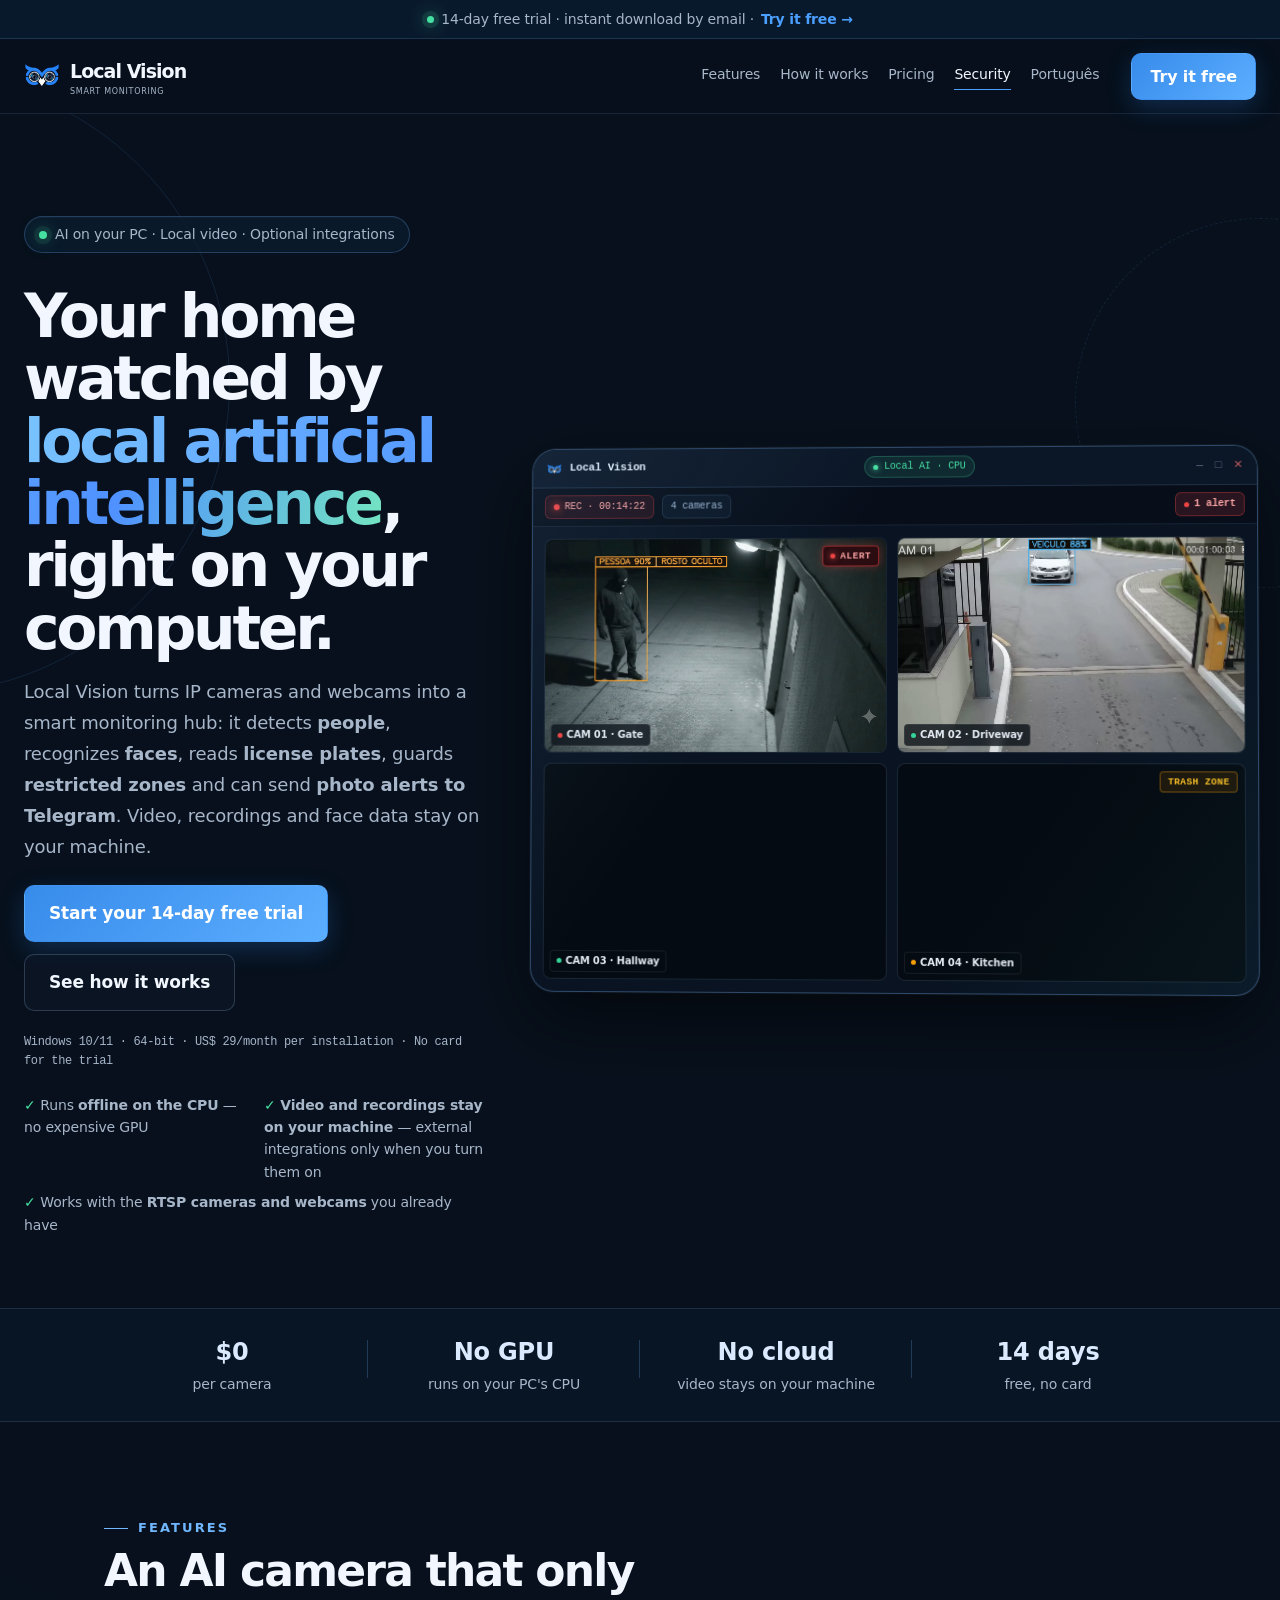
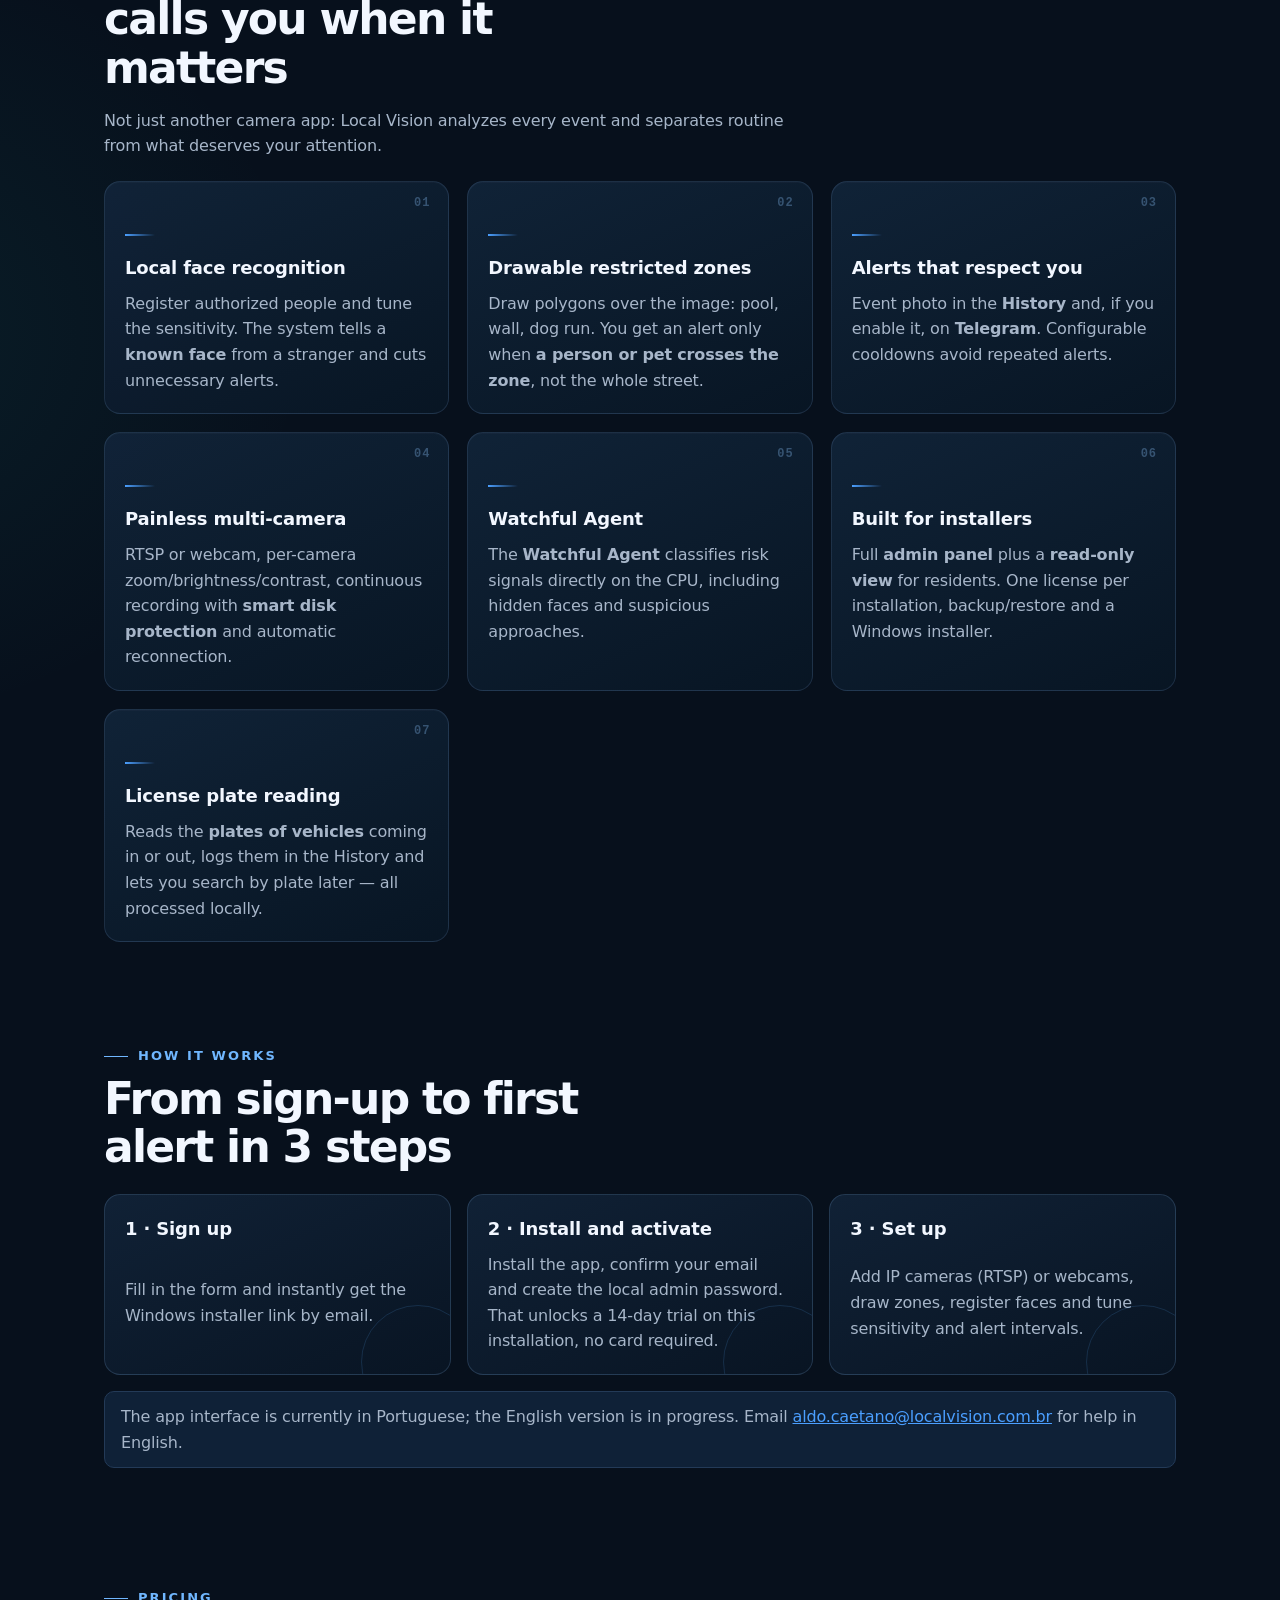
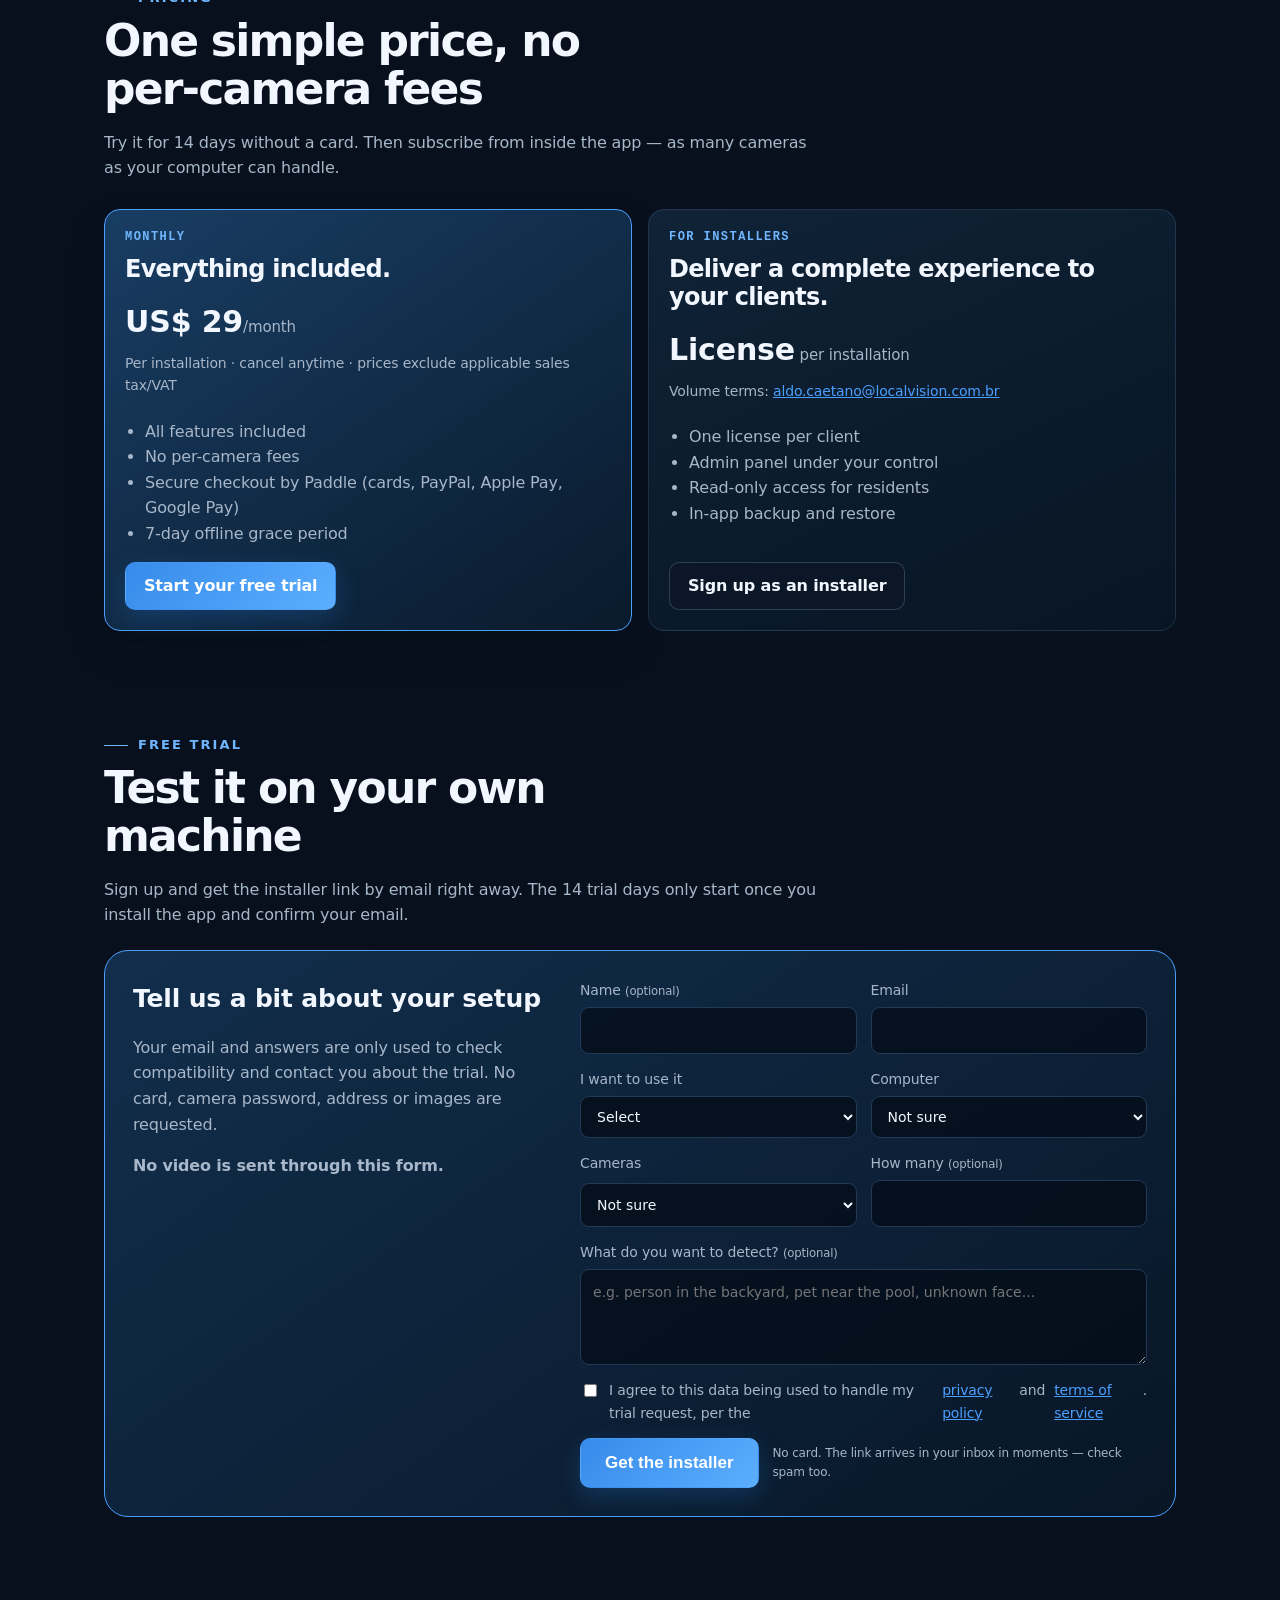
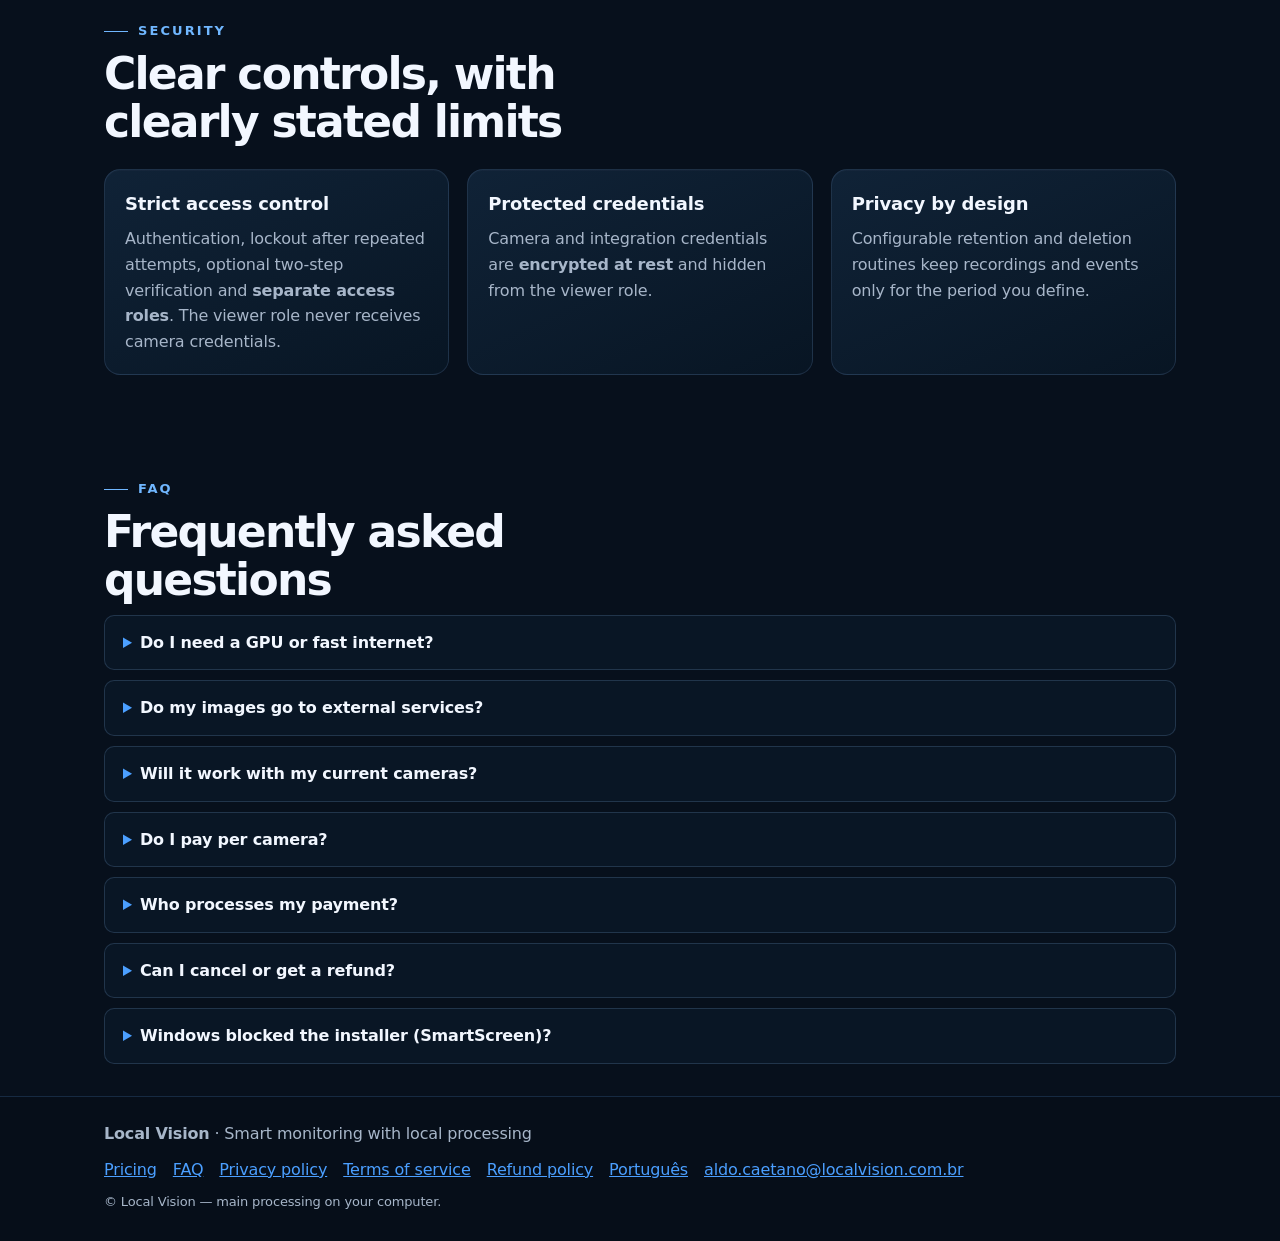
==== index.html @ bd9f24f5 "Publish English site" ====
<!doctype html>
<!-- Local Vision — English landing (docs/en/), published to localvision.app
     by publish_site.py --site en (spec 127). Checkout: Paddle (Merchant of Record). -->
<html lang="en">
<head>
  <meta charset="utf-8" />
  <meta name="viewport" content="width=device-width, initial-scale=1" />
  <title>AI security cameras on your own PC, with Telegram alerts | Local Vision</title>
  <meta name="description" content="Turn the IP cameras (RTSP) and webcams you already own into AI cameras: person detection, face recognition, license plate reading and restricted zones. Runs on your Windows PC, no per-camera fees. 14-day free trial." />
  <meta name="theme-color" content="#08101d" />
  <meta property="og:title" content="AI security cameras on your own PC | Local Vision" />
  <meta property="og:description" content="Local AI for people, faces, license plates and restricted zones. Video and recordings stay on your machine." />
  <meta property="og:type" content="website" />
  <meta property="og:url" content="https://localvision.app/" />
  <meta property="og:site_name" content="Local Vision" />
  <meta property="og:locale" content="en_US" />
  <meta property="og:image" content="https://localvision.app/assets/og-image.png" />
  <meta name="twitter:card" content="summary_large_image" />
  <link rel="canonical" href="https://localvision.app/" />
  <link rel="alternate" hreflang="en" href="https://localvision.app/" />
  <link rel="alternate" hreflang="pt-BR" href="https://localvision.com.br/" />
  <link rel="alternate" hreflang="x-default" href="https://localvision.app/" />
  <script type="application/ld+json">
  {
    "@context": "https://schema.org",
    "@type": "SoftwareApplication",
    "name": "Local Vision",
    "url": "https://localvision.app/",
    "applicationCategory": "SecurityApplication",
    "operatingSystem": "Windows",
    "inLanguage": "en",
    "offers": { "@type": "Offer", "price": "29.00", "priceCurrency": "USD" },
    "description": "Multi-camera AI monitoring on your own computer: person detection, face recognition, license plate reading, restricted zones and optional Telegram alerts."
  }
  </script>
  <meta http-equiv="Content-Security-Policy" content="default-src 'self'; script-src 'self' https://static.cloudflareinsights.com; style-src 'self' https://fonts.googleapis.com 'unsafe-inline'; font-src 'self' https://fonts.gstatic.com; img-src 'self' data:; media-src 'self' https: data:; connect-src https://cloudflareinsights.com; form-action 'self' https://szsdhiimvrjerkvtqwzw.supabase.co; object-src 'none'; base-uri 'self'" />
  <link rel="icon" type="image/png" sizes="32x32" href="assets/favicon-32x32.png?v=20260927-lens" />
  <link rel="apple-touch-icon" href="assets/apple-touch-icon.png?v=20260927-lens" />
  <link rel="preconnect" href="https://fonts.googleapis.com" />
  <link rel="preconnect" href="https://fonts.gstatic.com" crossorigin />
  <link href="https://fonts.googleapis.com/css2?family=Inter:wght@400;500;600;700;800&amp;family=JetBrains+Mono:wght@400;500;600&amp;display=swap" rel="stylesheet" />
  <link rel="stylesheet" href="assets/site.css?v=20260928b" />
  <script type="application/ld+json">{"@context": "https://schema.org", "@type": "FAQPage", "mainEntity": [{"@type": "Question", "name": "Do I need a GPU or fast internet?", "acceptedAnswer": {"@type": "Answer", "text": "No. Detection runs on the CPU. Performance depends on your computer, resolution and number of cameras. Internet is needed only for integrations you enable, the subscription and remote access."}}, {"@type": "Question", "name": "Do my images go to external services?", "acceptedAnswer": {"@type": "Answer", "text": "Continuous video, recordings and the face database stay on your machine. If you enable Telegram, alert photos are sent to it."}}, {"@type": "Question", "name": "Will it work with my current cameras?", "acceptedAnswer": {"@type": "Answer", "text": "If they speak RTSP (most IP cameras, including Hikvision, Dahua, Reolink, Amcrest and TP-Link Tapo) or are USB webcams, yes."}}, {"@type": "Question", "name": "Do I pay per camera?", "acceptedAnswer": {"@type": "Answer", "text": "No. The subscription is US$ 29/month per installation, with as many cameras as your computer can handle."}}, {"@type": "Question", "name": "Who processes my payment?", "acceptedAnswer": {"@type": "Answer", "text": "Our order process is conducted by our online reseller Paddle.com. Paddle.com is the Merchant of Record for all our orders and handles billing, taxes, invoices and payment support."}}, {"@type": "Question", "name": "Can I cancel or get a refund?", "acceptedAnswer": {"@type": "Answer", "text": "You can cancel anytime; access continues until the end of the paid period. See the refund policy."}}, {"@type": "Question", "name": "Windows blocked the installer (SmartScreen)?", "acceptedAnswer": {"@type": "Answer", "text": "The installer isn't code-signed yet. On the SmartScreen screen, click “More info” and then “Run anyway”. You can verify the file's SHA256 from the download email."}}]}</script>
  <script defer src="https://static.cloudflareinsights.com/beacon.min.js" data-cf-beacon='{"token": "2425f0a6b76047ed88d276895d621326"}'></script>
</head>
<body>
  <a class="skip" href="#content">Skip to content</a>

  <div class="announce"><div class="wrap"><span class="announce-signal" aria-hidden="true"></span>14-day free trial · instant download by email · <a href="#signup">Try it free <span aria-hidden="true">→</span></a></div></div>

  <header class="top">
    <div class="wrap top-inner">
      <a class="brand" href="./" aria-label="Local Vision — home">
        <img class="brand-mark" src="assets/logo-owl-refined.png?v=20260927-lens" width="36" height="36" alt="" />
        <span class="brand-text">Local Vision<small>Smart monitoring</small></span>
      </a>
      <nav class="nav" id="nav" aria-label="Main navigation">
        <a href="#features">Features</a>
        <a href="#how-it-works">How it works</a>
        <a href="#pricing">Pricing</a>
        <a href="#security">Security</a>
        <a href="https://localvision.com.br/" hreflang="pt-BR" lang="pt-BR">Português</a>
        <a class="nav-cta" href="#signup">Try it free</a>
      </nav>
      <div class="top-actions">
        <a class="btn btn-primary" href="#signup">Try it free</a>
        <button class="menu-btn" id="menuBtn" type="button" aria-expanded="false" aria-controls="nav">Menu</button>
      </div>
    </div>
  </header>

  <main id="content">
    <section class="hero wrap">
      <div class="hero-orbit hero-orbit-one" aria-hidden="true"></div>
      <div class="hero-orbit hero-orbit-two" aria-hidden="true"></div>
      <div class="hero-copy">
        <p class="pill"><span class="dot" aria-hidden="true"></span> AI on your PC · Local video · Optional integrations</p>
        <h1>Your home watched by <span class="hl">local artificial intelligence</span>, right on your computer.</h1>
        <p class="lede">Local Vision turns IP cameras and webcams into a smart monitoring hub: it detects <strong>people</strong>, recognizes <strong>faces</strong>, reads <strong>license plates</strong>, guards <strong>restricted zones</strong> and can send <strong>photo alerts to Telegram</strong>. Video, recordings and face data stay on your machine.</p>
        <div class="cta-row">
          <a class="btn btn-primary btn-lg" href="#signup">Start your 14-day free trial</a>
          <a class="btn btn-ghost btn-lg" href="#how-it-works">See how it works</a>
        </div>
        <p class="hero-meta">Windows 10/11 · 64-bit · US$ 29/month per installation · No card for the trial</p>
        <ul class="hero-points">
          <li>Runs <strong>offline on the CPU</strong> — no expensive GPU</li>
          <li><strong>Video and recordings stay on your machine</strong> — external integrations only when you turn them on</li>
          <li>Works with the <strong>RTSP cameras and webcams</strong> you already have</li>
        </ul>
      </div>
      <div class="hero-card app-window" role="img" aria-label="Local Vision window with four live cameras analyzed by AI">
        <div class="app-titlebar">
          <div class="app-title-brand">
            <img class="app-title-icon" src="assets/logo-owl-refined.png?v=20260927-lens" width="16" height="16" alt="" />
            <span>Local Vision</span>
          </div>
          <div class="app-title-status"><span class="app-status-dot" aria-hidden="true"></span><span>Local AI · CPU</span></div>
          <div class="app-win-controls" aria-hidden="true"><span class="app-win-btn">—</span><span class="app-win-btn">□</span><span class="app-win-btn app-win-close">✕</span></div>
        </div>
        <div class="app-body">
          <div class="app-stage">
            <div class="app-stage-bar">
              <span class="stage-chip rec"><span class="stage-dot" aria-hidden="true"></span>REC · 00:14:22</span>
              <span class="stage-chip">4 cameras</span>
              <span class="stage-chip crit"><span class="stage-dot-crit" aria-hidden="true"></span>1 alert</span>
            </div>
            <div class="mock-grid">
              <div class="mock-cam active-cam cam-crit">
                <span class="mock-cam-tag tag-crit"><span class="tag-crit-dot" aria-hidden="true"></span>ALERT</span>
                <video class="mock-cam-video" autoplay loop muted playsinline preload="auto" src="assets/videos/pessoa_mascarada_processada.webm"></video>
                <span class="mock-cam-badge"><span class="mock-cam-badge-dot" style="background:#ef4444"></span>CAM 01 · Gate</span>
              </div>
              <div class="mock-cam">
                <video class="mock-cam-video" autoplay loop muted playsinline preload="auto" src="assets/videos/ocr_placa_processada.webm"></video>
                <span class="mock-cam-badge"><span class="mock-cam-badge-dot"></span>CAM 02 · Driveway</span>
              </div>
              <div class="mock-cam">
                <video class="mock-cam-video" autoplay loop muted playsinline preload="auto" src="assets/videos/portao.mp4"></video>
                <span class="mock-cam-badge"><span class="mock-cam-badge-dot"></span>CAM 03 · Hallway</span>
              </div>
              <div class="mock-cam">
                <span class="mock-cam-tag tag-warn">TRASH ZONE</span>
                <video class="mock-cam-video" autoplay loop muted playsinline preload="auto" src="assets/videos/porta_fundos.mp4"></video>
                <span class="mock-cam-badge"><span class="mock-cam-badge-dot" style="background:#f59e0b"></span>CAM 04 · Kitchen</span>
              </div>
            </div>
          </div>
        </div>
      </div>
    </section>

    <section class="strip" aria-label="Guarantees">
      <div class="wrap strip-inner">
        <div><strong>$0</strong><span>per camera</span></div>
        <div><strong>No GPU</strong><span>runs on your PC's CPU</span></div>
        <div><strong>No cloud</strong><span>video stays on your machine</span></div>
        <div><strong>14 days</strong><span>free, no card</span></div>
      </div>
    </section>

    <section class="wrap section" id="features">
      <p class="kicker">Features</p>
      <h2>An AI camera that only calls you when it matters</h2>
      <p class="sub">Not just another camera app: Local Vision analyzes every event and separates routine from what deserves your attention.</p>
      <div class="grid">
        <article class="card feature-card"><span class="feature-index" aria-hidden="true">01</span><h3>Local face recognition</h3><p>Register authorized people and tune the sensitivity. The system tells a <strong>known face</strong> from a stranger and cuts unnecessary alerts.</p></article>
        <article class="card feature-card"><span class="feature-index" aria-hidden="true">02</span><h3>Drawable restricted zones</h3><p>Draw polygons over the image: pool, wall, dog run. You get an alert only when <strong>a person or pet crosses the zone</strong>, not the whole street.</p></article>
        <article class="card feature-card"><span class="feature-index" aria-hidden="true">03</span><h3>Alerts that respect you</h3><p>Event photo in the <strong>History</strong> and, if you enable it, on <strong>Telegram</strong>. Configurable cooldowns avoid repeated alerts.</p></article>
        <article class="card feature-card"><span class="feature-index" aria-hidden="true">04</span><h3>Painless multi-camera</h3><p>RTSP or webcam, per-camera zoom/brightness/contrast, continuous recording with <strong>smart disk protection</strong> and automatic reconnection.</p></article>
        <article class="card feature-card"><span class="feature-index" aria-hidden="true">05</span><h3>Watchful Agent</h3><p>The <strong>Watchful Agent</strong> classifies risk signals directly on the CPU, including hidden faces and suspicious approaches.</p></article>
        <article class="card feature-card"><span class="feature-index" aria-hidden="true">06</span><h3>Built for installers</h3><p>Full <strong>admin panel</strong> plus a <strong>read-only view</strong> for residents. One license per installation, backup/restore and a Windows installer.</p></article>
        <article class="card feature-card"><span class="feature-index" aria-hidden="true">07</span><h3>License plate reading</h3><p>Reads the <strong>plates of vehicles</strong> coming in or out, logs them in the History and lets you search by plate later — all processed locally.</p></article>
      </div>
    </section>

    <section class="wrap section" id="how-it-works">
      <p class="kicker">How it works</p>
      <h2>From sign-up to first alert in 3 steps</h2>
      <ol class="steps">
        <li><strong>1 · Sign up</strong><span>Fill in the form and instantly get the Windows installer link by email.</span></li>
        <li><strong>2 · Install and activate</strong><span>Install the app, confirm your email and create the local admin password. That unlocks a 14-day trial on this installation, no card required.</span></li>
        <li><strong>3 · Set up</strong><span>Add IP cameras (RTSP) or webcams, draw zones, register faces and tune sensitivity and alert intervals.</span></li>
      </ol>
      <p class="note">The app interface is currently in Portuguese; the English version is in progress. Email <a href="mailto:aldo.caetano@localvision.com.br">aldo.caetano@localvision.com.br</a> for help in English.</p>
    </section>

    <section class="wrap section" id="pricing">
      <p class="kicker">Pricing</p>
      <h2>One simple price, no per-camera fees</h2>
      <p class="sub">Try it for 14 days without a card. Then subscribe from inside the app — as many cameras as your computer can handle.</p>
      <div class="plans audience-cards">
        <article class="card plan featured">
          <p class="audience-label">Monthly</p>
          <h3>Everything included.</h3>
          <p class="price">US$ 29<span>/month</span></p>
          <p class="price-alt">Per installation · cancel anytime · prices exclude applicable sales tax/VAT</p>
          <ul><li>All features included</li><li>No per-camera fees</li><li>Secure checkout by Paddle (cards, PayPal, Apple Pay, Google Pay)</li><li>7-day offline grace period</li></ul>
          <a class="btn btn-primary" href="#signup">Start your free trial</a>
        </article>
        <article class="card plan">
          <p class="audience-label">For installers</p>
          <h3>Deliver a complete experience to your clients.</h3>
          <p class="price">License<span> per installation</span></p>
          <p class="price-alt">Volume terms: <a href="mailto:aldo.caetano@localvision.com.br">aldo.caetano@localvision.com.br</a></p>
          <ul><li>One license per client</li><li>Admin panel under your control</li><li>Read-only access for residents</li><li>In-app backup and restore</li></ul>
          <a class="btn btn-ghost" href="#signup">Sign up as an installer</a>
        </article>
      </div>
    </section>

    <section class="wrap section" id="signup">
      <p class="kicker">Free trial</p>
      <h2>Test it on your own machine</h2>
      <p class="sub">Sign up and get the installer link by email right away. The 14 trial days only start once you install the app and confirm your email.</p>
      <div class="signup-box">
        <div class="signup-copy">
          <h3>Tell us a bit about your setup</h3>
          <p>Your email and answers are only used to check compatibility and contact you about the trial. No card, camera password, address or images are requested.</p>
          <p><strong>No video is sent through this form.</strong></p>
        </div>
        <form class="signup-form" id="trialForm" method="post" action="https://szsdhiimvrjerkvtqwzw.supabase.co/functions/v1/relay/trial-interest" accept-charset="UTF-8">
          <input type="hidden" name="lang" value="en" />
          <label class="field"><span>Name <small>(optional)</small></span><input name="name" autocomplete="name" maxlength="120" /></label>
          <label class="field"><span>Email</span><input type="email" name="email" autocomplete="email" maxlength="254" required /></label>
          <label class="field"><span>I want to use it</span><select name="profile" required><option value="">Select</option><option value="home">At home</option><option value="installer">For my clients</option></select></label>
          <label class="field"><span>Computer</span><select name="windows"><option value="unknown">Not sure</option><option value="windows-11">Windows 11</option><option value="windows-10">Windows 10</option><option value="other">Other OS</option></select></label>
          <label class="field"><span>Cameras</span><select name="camera_type"><option value="unknown">Not sure</option><option value="rtsp">IP camera with RTSP</option><option value="webcam">USB webcam</option><option value="both">Both</option></select></label>
          <label class="field"><span>How many <small>(optional)</small></span><input type="number" name="camera_count" inputmode="numeric" min="0" max="64" /></label>
          <label class="field field-wide"><span>What do you want to detect? <small>(optional)</small></span><textarea name="objective" maxlength="500" placeholder="e.g. person in the backyard, pet near the pool, unknown face..."></textarea></label>
          <label class="honeypot" aria-hidden="true">Company website<input name="company_website" tabindex="-1" autocomplete="off" /></label>
          <label class="field field-wide consent"><span><input type="checkbox" name="privacy_ack" value="accepted" required /> I agree to this data being used to handle my trial request, per the <a href="privacy.html">privacy policy</a> and <a href="terms.html">terms of service</a>.</span></label>
          <div class="form-actions"><button class="btn btn-primary btn-lg" type="submit">Get the installer</button><p class="form-note">No card. The link arrives in your inbox in moments — check spam too.</p></div>
        </form>
      </div>
    </section>

    <section class="wrap section" id="security">
      <p class="kicker">Security</p>
      <h2>Clear controls, with clearly stated limits</h2>
      <div class="grid">
        <article class="card"><h3>Strict access control</h3><p>Authentication, lockout after repeated attempts, optional two-step verification and <strong>separate access roles</strong>. The viewer role never receives camera credentials.</p></article>
        <article class="card"><h3>Protected credentials</h3><p>Camera and integration credentials are <strong>encrypted at rest</strong> and hidden from the viewer role.</p></article>
        <article class="card"><h3>Privacy by design</h3><p>Configurable retention and deletion routines keep recordings and events only for the period you define.</p></article>
      </div>
    </section>

    <section class="wrap section" id="faq">
      <p class="kicker">FAQ</p>
      <h2>Frequently asked questions</h2>
      <details><summary>Do I need a GPU or fast internet?</summary><p>No. Detection runs on the CPU. Performance depends on your computer, resolution and number of cameras. Internet is needed only for integrations you enable, the subscription and remote access.</p></details>
      <details><summary>Do my images go to external services?</summary><p>Continuous video, recordings and the face database stay on your machine. If you enable Telegram, alert photos are sent to it.</p></details>
      <details><summary>Will it work with my current cameras?</summary><p>If they speak RTSP (most IP cameras, including Hikvision, Dahua, Reolink, Amcrest and TP-Link Tapo) or are USB webcams, yes.</p></details>
      <details><summary>Do I pay per camera?</summary><p>No. The subscription is US$ 29/month per installation, with as many cameras as your computer can handle.</p></details>
      <details><summary>Who processes my payment?</summary><p>Our order process is conducted by our online reseller Paddle.com. Paddle.com is the Merchant of Record for all our orders and handles billing, taxes, invoices and payment support.</p></details>
      <details><summary>Can I cancel or get a refund?</summary><p>You can cancel anytime; access continues until the end of the paid period. See the <a href="refund.html">refund policy</a>.</p></details>
      <details><summary>Windows blocked the installer (SmartScreen)?</summary><p>The installer isn't code-signed yet. On the SmartScreen screen, click “More info” and then “Run anyway”. You can verify the file's SHA256 from the download email.</p></details>
    </section>
  </main>

  <footer class="foot">
    <div class="wrap foot-inner">
      <div><strong>Local Vision</strong><span> · Smart monitoring with local processing</span></div>
      <nav aria-label="Footer"><a href="#pricing">Pricing</a><a href="#faq">FAQ</a><a href="privacy.html">Privacy policy</a><a href="terms.html">Terms of service</a><a href="refund.html">Refund policy</a><a href="https://localvision.com.br/" hreflang="pt-BR">Português</a><a href="mailto:aldo.caetano@localvision.com.br">aldo.caetano@localvision.com.br</a></nav>
      <small>© Local Vision — main processing on your computer.</small>
    </div>
  </footer>

  <script src="assets/site.js?v=20260928" defer></script>
</body>
</html>
---- assets/site.css ----
/* Local Vision — página de venda standalone (docs/, sem rastreamento). */
:root {
  --bg-base: #07090d;
  --bg-surface: #0e1218;
  --bg-elevated: #151a22;
  --border: #232a36;
  --border-subtle: #161c25;
  --text-primary: #e7ebf2;
  --text-secondary: #9aa3b2;
  --accent: #4f8cff;
  --accent-hover: #6ea0ff;
  --accent-faint: rgba(79, 140, 255, 0.12);
  --ok: #22c55e;
  --r-md: 8px;
  --r-lg: 12px;
  --r-xl: 16px;
  --font-sans: "Inter", ui-sans-serif, system-ui, -apple-system, sans-serif;
  --font-mono: "JetBrains Mono", ui-monospace, Menlo, Consolas, monospace;
}
* { box-sizing: border-box; }
html { scroll-behavior: smooth; }
body {
  margin: 0;
  background: var(--bg-base);
  color: var(--text-primary);
  font-family: var(--font-sans);
  line-height: 1.6;
}
.wrap { max-width: 1120px; margin: 0 auto; padding: 0 24px; }
.hero.wrap, .top .wrap { max-width: 1340px; }
.skip {
  position: absolute; left: -999px; top: 0;
  background: var(--accent); color: #fff; padding: 8px 16px; border-radius: 0 0 8px 0;
}
.skip:focus { left: 0; }
a { color: var(--accent); }
.announce { background: var(--accent-faint); border-bottom: 1px solid var(--border); font-size: 14px; color: var(--text-secondary); }
.announce .wrap { padding-top: 8px; padding-bottom: 8px; text-align: center; }
.announce strong { color: var(--text-primary); }
.top {
  position: sticky; top: 0; z-index: 20;
  background: rgba(7, 9, 13, 0.9);
  border-bottom: 1px solid var(--border-subtle);
}
.top-inner { display: flex; align-items: center; gap: 20px; min-height: 64px; }
.brand { display: flex; align-items: center; gap: 10px; text-decoration: none; color: var(--text-primary); font-weight: 800; }
.nav { display: flex; gap: 18px; margin-left: auto; }
.nav a { color: var(--text-secondary); text-decoration: none; font-weight: 500; }
.nav .nav-cta { display: none; }
.nav a:hover, .nav a.active { color: var(--text-primary); }
.top-actions { display: flex; gap: 10px; align-items: center; margin-left: 12px; }
.btn { display: inline-block; text-decoration: none; border-radius: 10px; padding: 10px 18px; font-weight: 600; border: 1px solid transparent; }
.btn-primary { background: var(--accent); color: #fff; }
.btn-primary:hover { background: var(--accent-hover); }
.btn-ghost { border-color: var(--border); color: var(--text-primary); background: var(--bg-surface); }
.btn-ghost:hover { border-color: var(--accent); }
.btn-lg { padding: 14px 24px; font-size: 17px; }
.menu-btn { display: none; background: var(--bg-surface); color: var(--text-primary); border: 1px solid var(--border); border-radius: 8px; padding: 8px 12px; }
.hero { display: grid; grid-template-columns: minmax(380px, 460px) minmax(500px, 1.35fr); gap: 44px; padding: 64px 24px 40px; align-items: center; }
.pill { display: inline-flex; align-items: center; gap: 8px; border: 1px solid var(--border); border-radius: 999px; padding: 6px 14px; color: var(--text-secondary); background: var(--bg-surface); font-size: 14px; }
.dot { width: 8px; height: 8px; border-radius: 50%; background: var(--ok); }
h1 { font-size: clamp(32px, 5vw, 52px); line-height: 1.08; margin: 18px 0 14px; letter-spacing: -0.02em; }
.hl { color: var(--accent); }
.lede { color: var(--text-secondary); font-size: 18px; max-width: 56ch; }
.cta-row { display: flex; gap: 12px; flex-wrap: wrap; margin: 22px 0; }
.hero-points { list-style: none; padding: 0; margin: 0; display: grid; gap: 8px; color: var(--text-secondary); }
.hero-points li::before { content: "✓ "; color: var(--ok); font-weight: 700; }
.hero-meta { color: var(--text-secondary); font-size: 14px; font-family: var(--font-mono); margin: 4px 0 0; }

.strip { border-top: 1px solid var(--border-subtle); border-bottom: 1px solid var(--border-subtle); background: var(--bg-surface); }
.strip-inner { display: grid; grid-template-columns: repeat(4, 1fr); gap: 16px; padding-top: 18px; padding-bottom: 18px; text-align: center; }
.strip-inner strong { display: block; font-size: 22px; }
.strip-inner span { color: var(--text-secondary); font-size: 14px; }
.section { padding: 56px 24px 8px; }
.kicker { color: var(--accent); font-weight: 700; text-transform: uppercase; letter-spacing: 0.08em; font-size: 13px; margin: 0; }
.section h2 { font-size: clamp(24px, 3.4vw, 34px); margin: 8px 0 8px; letter-spacing: -0.01em; }
.sub { color: var(--text-secondary); max-width: 70ch; }
.grid { display: grid; grid-template-columns: repeat(3, 1fr); gap: 16px; margin-top: 22px; }
.card { background: var(--bg-surface); border: 1px solid var(--border); border-radius: var(--r-lg); padding: 20px; transition: transform 0.15s ease, border-color 0.15s ease; }
.grid .card:hover { transform: translateY(-2px); border-color: var(--border-strong, var(--border)); }
.card h3 { margin: 0 0 8px; font-size: 18px; }
.card p { margin: 0; color: var(--text-secondary); }
.steps { list-style: none; padding: 0; margin: 22px 0 0; display: grid; grid-template-columns: repeat(3, 1fr); gap: 16px; }
.steps li { background: var(--bg-surface); border: 1px solid var(--border); border-radius: var(--r-lg); padding: 20px; display: grid; gap: 8px; }
.steps strong { font-size: 18px; }
.steps span { color: var(--text-secondary); }
.dl-box { display: grid; grid-template-columns: 1fr 1fr; gap: 16px; margin-top: 22px; }
.dl-main { background: var(--bg-surface); border: 1px solid var(--accent); border-radius: var(--r-lg); padding: 28px; display: grid; gap: 12px; align-content: start; }
.dl-meta { color: var(--text-secondary); font-size: 14px; margin: 0; }
.dl-verify { background: var(--bg-surface); border: 1px solid var(--border); border-radius: var(--r-lg); padding: 20px; }
.dl-verify h3 { margin: 0 0 8px; font-size: 16px; }
.dl-verify p { color: var(--text-secondary); font-size: 14px; }
.dl-verify pre { background: #050608; border: 1px solid var(--border-subtle); border-radius: 8px; padding: 12px; overflow-x: auto; }
.dl-verify code { font-family: var(--font-mono); font-size: 12px; color: var(--ok); word-break: break-all; }
.table-wrap { overflow-x: auto; margin-top: 20px; border: 1px solid var(--border); border-radius: var(--r-lg); }
table { width: 100%; border-collapse: collapse; background: var(--bg-surface); font-size: 15px; }
caption { text-align: left; padding: 12px 16px; color: var(--text-secondary); font-size: 14px; }
th, td { text-align: left; padding: 12px 16px; border-top: 1px solid var(--border-subtle); }
tr:first-child th { border-top: none; }
tbody th, tr th[scope="row"] { color: var(--text-primary); }
td { color: var(--text-secondary); }
th:nth-child(2), td:nth-child(2) { background: var(--accent-faint); }
th:nth-child(2) { color: var(--text-primary); }
.note { color: var(--text-secondary); background: var(--accent-faint); border: 1px solid var(--border); border-radius: 10px; padding: 12px 16px; }
.signup-box { display: grid; grid-template-columns: .85fr 1.15fr; gap: 28px; margin-top: 22px; padding: 28px; border: 1px solid var(--accent); border-radius: var(--r-xl); background: linear-gradient(145deg, rgba(24,63,103,.65), rgba(9,23,39,.94)); }
.signup-copy h3 { margin: 0 0 10px; font-size: 25px; }
.signup-copy p { color: var(--text-secondary); }
.signup-form { display: grid; grid-template-columns: 1fr 1fr; gap: 14px; }
.field { display: grid; gap: 6px; color: var(--text-secondary); font-size: 14px; }
.field-wide { grid-column: 1 / -1; }
.field input, .field select, .field textarea { width: 100%; border: 1px solid var(--border); border-radius: 9px; background: rgba(5,14,25,.78); color: var(--text-primary); padding: 11px 12px; font: inherit; }
.field textarea { min-height: 96px; resize: vertical; }
.field input:focus, .field select:focus, .field textarea:focus { outline: 2px solid var(--accent); outline-offset: 1px; }
.consent span { display: flex; align-items: flex-start; gap: 9px; }
.consent input { width: auto; margin-top: 5px; accent-color: var(--accent); }
.form-actions { grid-column: 1 / -1; display: flex; align-items: center; gap: 14px; flex-wrap: wrap; }
.form-note { margin: 0; color: var(--text-secondary); font-size: 12px; max-width: 46ch; }
.honeypot { position: absolute !important; width: 1px !important; height: 1px !important; overflow: hidden !important; clip: rect(0 0 0 0) !important; white-space: nowrap !important; }
.response-page { min-height: 100vh; display: grid; place-items: center; padding-top: 40px; padding-bottom: 40px; }
.response-page .cta-box { width: min(680px, 100%); }
.plans { display: grid; grid-template-columns: 1fr 1fr; gap: 16px; margin-top: 22px; }
.plan .price { font-size: 30px; font-weight: 800; color: var(--text-primary); margin: 6px 0; }
.plan .price span { font-size: 15px; color: var(--text-secondary); font-weight: 500; }
.plan .price-alt { color: var(--text-secondary); font-size: 14px; margin: 0 0 6px; }
.plan .price-alt strong { color: var(--text-primary); }
.plan ul { color: var(--text-secondary); padding-left: 20px; }
.plan .btn { margin-top: 12px; }
.plan.featured { border-color: var(--accent); }
details { background: var(--bg-surface); border: 1px solid var(--border); border-radius: 10px; padding: 14px 18px; margin-top: 10px; }
summary { cursor: pointer; font-weight: 600; }
details p { color: var(--text-secondary); }
.cta { padding: 56px 24px; }
.cta-box { background: linear-gradient(180deg, var(--bg-elevated), var(--bg-surface)); border: 1px solid var(--accent); border-radius: var(--r-xl); padding: 48px 40px; text-align: center; }
.cta-box .cta-row { justify-content: center; }
.cta-box p { color: var(--text-secondary); max-width: 60ch; margin-left: auto; margin-right: auto; }
.foot { border-top: 1px solid var(--border-subtle); margin-top: 24px; }
.foot-inner { display: grid; gap: 10px; padding-top: 24px; padding-bottom: 28px; color: var(--text-secondary); }
.foot nav { display: flex; gap: 16px; flex-wrap: wrap; }
.foot small { font-size: 13px; }
@media (max-width: 900px) {
  .hero { grid-template-columns: 1fr; }
  .grid, .steps, .plans, .dl-box, .signup-box { grid-template-columns: 1fr; }
  .strip-inner { grid-template-columns: 1fr 1fr; }
  .nav { display: none; width: 100%; flex-direction: column; }
  .nav.open { display: flex; }
  .menu-btn { display: inline-block; }
  .top-inner { flex-wrap: wrap; padding-top: 10px; padding-bottom: 10px; }
}
@media (max-width: 600px) {
  .signup-box { padding: 20px; }
  .signup-form { grid-template-columns: 1fr; }
  .field-wide, .form-actions { grid-column: 1; }
}

/* Camada visual da landing: um painel de vigilância sofisticado, sem imagens externas. */
:root {
  --bg-base: #07101c;
  --bg-surface: #0c1827;
  --bg-elevated: #122238;
  --border: #233a57;
  --border-subtle: #162a42;
  --text-primary: #f2f7ff;
  --text-secondary: #a7b6c9;
  --accent: #4b9fff;
  --accent-hover: #76b8ff;
  --accent-faint: rgba(75, 159, 255, .12);
  --ok: #45dfa1;
  --r-md: 10px;
  --r-lg: 16px;
  --r-xl: 24px;
}
body {
  background:
    radial-gradient(900px 620px at 88% -12%, rgba(39, 111, 206, .27), transparent 64%),
    radial-gradient(760px 620px at -14% 32%, rgba(28, 152, 145, .11), transparent 64%),
    var(--bg-base);
  letter-spacing: -.01em;
}
body::before {
  content: ""; position: fixed; inset: 0; z-index: -1; pointer-events: none; opacity: .18;
  background-image: linear-gradient(rgba(255,255,255,.035) 1px, transparent 1px), linear-gradient(90deg, rgba(255,255,255,.035) 1px, transparent 1px);
  background-size: 48px 48px;
  mask-image: linear-gradient(to bottom, #000, transparent 65%);
}
.announce { background: rgba(10, 29, 48, .82); border-bottom-color: rgba(107, 164, 229, .18); }
.announce .wrap { display: flex; justify-content: center; align-items: center; gap: 7px; flex-wrap: wrap; }
.announce a { font-weight: 700; text-decoration: none; }
.announce-signal { width: 7px; height: 7px; border-radius: 99px; background: var(--ok); box-shadow: 0 0 0 5px rgba(69,223,161,.12), 0 0 18px var(--ok); }
.top { background: rgba(7, 16, 28, .78); border-bottom-color: rgba(130, 174, 223, .14); backdrop-filter: blur(16px); }
.top-inner { min-height: 74px; }
.brand-mark { flex: 0 0 36px; width: 36px; height: 36px; object-fit: contain; }
.brand-text { font-size: 19px; letter-spacing: -.05em; }
.brand-text small { display: block; font-size: 8px; font-weight: 500; letter-spacing: .09em; text-transform: uppercase; line-height: 1.4; color: var(--text-secondary); }
.brand-text span { color: var(--accent); }
.nav { gap: 20px; }
.nav a { font-size: 14px; }
.nav a::after { content: ""; display: block; height: 1px; width: 0; margin-top: 4px; background: var(--accent); transition: width .2s ease; }
.nav a:hover::after, .nav a.active::after { width: 100%; }
.btn { position: relative; overflow: hidden; transition: transform .18s ease, box-shadow .18s ease, border-color .18s ease, background .18s ease; }
.btn:hover { transform: translateY(-2px); }
.btn-primary { background: linear-gradient(135deg, #378bea, #5caeff); box-shadow: 0 8px 24px rgba(43, 128, 226, .25); }
.btn-primary:hover { background: linear-gradient(135deg, #51a4ff, #85c2ff); box-shadow: 0 12px 30px rgba(43, 128, 226, .36); }
.btn-ghost { background: rgba(12, 24, 39, .7); border-color: rgba(146, 183, 224, .25); }
.hero { position: relative; min-height: 630px; gap: 44px; padding-top: 88px; padding-bottom: 72px; isolation: isolate; }
.hero-copy { position: relative; z-index: 1; }
main { overflow-x: clip; }
.hero-orbit { position: absolute; border: 1px solid rgba(99, 171, 255, .13); border-radius: 50%; pointer-events: none; z-index: -1; }
.hero-orbit-one { width: 620px; height: 620px; left: -390px; top: -40px; }
.hero-orbit-two { width: 370px; height: 370px; right: -165px; top: 104px; border-style: dashed; }
.pill { border-color: rgba(101, 166, 240, .28); background: rgba(12, 30, 49, .72); box-shadow: inset 0 1px rgba(255,255,255,.035); }
.dot { box-shadow: 0 0 0 5px rgba(69,223,161,.1), 0 0 18px rgba(69,223,161,.7); }
h1 { max-width: 17ch; font-size: clamp(38px, 4.7vw, 60px); line-height: 1.04; letter-spacing: -.055em; }
.hl { background: linear-gradient(105deg, #79c3ff, #4f91ff 65%, #74e5c1); -webkit-background-clip: text; background-clip: text; color: transparent; }
.lede { font-size: 18px; line-height: 1.72; }
.hero-meta { font-size: 12px; letter-spacing: -.03em; }
.hero-points { margin-top: 22px; grid-template-columns: 1fr 1fr; column-gap: 20px; font-size: 14px; }
.hero-points li:last-child { grid-column: 1 / -1; }
.hero-card {
  position: relative;
  transform: perspective(1400px) rotateY(-1.8deg) rotateX(1deg);
  background: #091322;
  border: 1px solid rgba(114, 178, 244, 0.35);
  border-radius: var(--r-xl);
  overflow: hidden;
  box-shadow: 0 28px 75px rgba(0, 0, 0, 0.55), 0 0 0 1px rgba(255, 255, 255, 0.05);
  transition: transform 0.3s ease, box-shadow 0.3s ease;
}
.hero-card:hover {
  transform: perspective(1400px) rotateY(0deg) rotateX(0deg);
  box-shadow: 0 32px 85px rgba(0, 0, 0, 0.65), 0 0 0 1px rgba(114, 178, 244, 0.45);
}
.hero-card::before { content: ""; position: absolute; inset: 0; pointer-events: none; background: linear-gradient(125deg, rgba(126,201,255,.08), transparent 35%, transparent 70%, rgba(43,158,145,.06)); z-index: 10; }

/* Barra de Título Windows do Local Vision */
.app-titlebar {
  display: flex;
  align-items: center;
  justify-content: space-between;
  padding: 8px 14px;
  background: rgba(12, 23, 38, 0.95);
  border-bottom: 1px solid rgba(133, 180, 227, 0.16);
  font-family: var(--font-mono);
  font-size: 11px;
  color: #aec4da;
  user-select: none;
}
.app-title-brand {
  display: flex;
  align-items: center;
  gap: 8px;
  font-weight: 600;
  color: #e5efff;
}
.app-title-icon {
  width: 15px;
  height: 15px;
  border-radius: 4px;
}
.app-title-status {
  display: flex;
  align-items: center;
  gap: 6px;
  font-size: 10px;
  color: var(--ok);
  background: rgba(69, 223, 161, 0.1);
  border: 1px solid rgba(69, 223, 161, 0.25);
  padding: 2px 8px;
  border-radius: 999px;
}
.app-status-dot {
  width: 5px;
  height: 5px;
  border-radius: 50%;
  background: currentColor;
  box-shadow: 0 0 6px currentColor;
}
.app-win-controls {
  display: flex;
  align-items: center;
  gap: 12px;
  font-size: 11px;
  color: #7d96b3;
}
.app-win-btn {
  line-height: 1;
  opacity: 0.75;
}
.app-win-close {
  color: #f87171;
}

/* Corpo do App (Sidebar + Palco Central) */
.app-body {
  display: flex;
  flex: 1;
  min-height: 0;
}
.app-sidebar {
  width: 68px;
  background: rgba(7, 14, 24, 0.98);
  border-right: 1px solid rgba(133, 180, 227, 0.14);
  display: flex;
  flex-direction: column;
  gap: 6px;
  padding: 10px 5px;
  align-items: stretch;
}
.app-nav-item {
  position: relative;
  display: flex;
  flex-direction: column;
  align-items: center;
  justify-content: center;
  gap: 4px;
  padding: 7px 4px;
  border-radius: 8px;
  color: #8da4be;
  font-size: 9.5px;
  font-weight: 500;
  text-decoration: none;
  transition: all 0.15s ease;
  border: 1px solid transparent;
}
.app-nav-item svg {
  stroke-width: 1.8;
}
.app-nav-item.active {
  color: #fff;
  background: rgba(75, 159, 255, 0.14);
  border-color: rgba(75, 159, 255, 0.35);
  box-shadow: inset 0 0 12px rgba(75, 159, 255, 0.1);
}
.app-nav-item.active::before {
  content: "";
  position: absolute;
  left: 2px;
  top: 50%;
  transform: translateY(-50%);
  width: 3px;
  height: 16px;
  border-radius: 2px;
  background: var(--accent);
}
.app-nav-badge {
  position: absolute;
  top: 3px;
  right: 5px;
  min-width: 13px;
  height: 13px;
  border-radius: 99px;
  background: #ef4444;
  color: #fff;
  font-size: 8.5px;
  font-weight: 700;
  font-style: normal;
  display: grid;
  place-items: center;
  padding: 0 3px;
  box-shadow: 0 0 8px rgba(239, 68, 68, 0.6);
}
.app-sidebar-user {
  margin-top: auto;
  display: flex;
  flex-direction: column;
  align-items: center;
  gap: 2px;
  padding-top: 8px;
  border-top: 1px solid rgba(133, 180, 227, 0.12);
}
.app-user-avatar {
  width: 22px;
  height: 22px;
  border-radius: 50%;
  background: rgba(75, 159, 255, 0.2);
  border: 1px solid rgba(75, 159, 255, 0.4);
  color: #79b7ff;
  font-size: 8.5px;
  font-weight: 700;
  display: grid;
  place-items: center;
}
.app-user-role {
  font-size: 8.5px;
  color: #7d96b3;
  font-family: var(--font-mono);
}

/* Palco Central do App */
.app-stage {
  flex: 1;
  min-width: 0;
  display: flex;
  flex-direction: column;
}
.app-stage-bar {
  display: flex;
  align-items: center;
  gap: 8px;
  padding: 7px 12px;
  background: rgba(5, 11, 20, 0.6);
  border-bottom: 1px solid rgba(133, 180, 227, 0.12);
  font-family: var(--font-mono);
  font-size: 10px;
}
.stage-chip {
  display: inline-flex;
  align-items: center;
  gap: 5px;
  padding: 3px 8px;
  border-radius: 6px;
  background: rgba(14, 28, 46, 0.7);
  border: 1px solid rgba(133, 180, 227, 0.15);
  color: #9ab4cf;
}
.stage-chip.rec {
  color: #fca5a5;
  border-color: rgba(239, 68, 68, 0.3);
  background: rgba(239, 68, 68, 0.1);
}
.stage-dot {
  width: 6px;
  height: 6px;
  border-radius: 50%;
  background: #ef4444;
  box-shadow: 0 0 8px #ef4444;
  animation: rec-blink 1.4s ease-in-out infinite alternate;
}
.stage-chip-active {
  color: #79b7ff;
  border-color: rgba(75, 159, 255, 0.3);
}
.stage-chip.crit {
  margin-left: auto;
  color: #fca5a5;
  border-color: rgba(239, 68, 68, 0.35);
  background: rgba(239, 68, 68, 0.14);
  font-weight: 600;
}
.stage-dot-crit {
  width: 5px;
  height: 5px;
  border-radius: 50%;
  background: #ef4444;
}

/* Grade de Câmeras */
.mock-grid { display: grid; grid-template-columns: repeat(2, minmax(0, 1fr)); gap: 10px; padding: 12px; }
.mock-cam {
  min-height: 160px;
  aspect-ratio: 16 / 10;
  overflow: hidden;
  background: #050b12;
  border: 1px solid rgba(133, 180, 227, 0.16);
  border-radius: 8px;
  position: relative;
  cursor: pointer;
  transition: transform 0.2s ease, border-color 0.2s ease, box-shadow 0.2s ease;
}
.mock-cam:hover {
  transform: translateY(-2px);
  border-color: rgba(99, 170, 242, 0.55);
  box-shadow: 0 6px 16px rgba(0, 0, 0, 0.45);
}
.mock-cam.active-cam {
  border-color: rgba(99, 170, 242, 0.8);
  box-shadow: 0 0 16px rgba(99, 170, 242, 0.3), inset 0 0 0 1px rgba(99, 170, 242, 0.4);
}
.mock-cam.active-cam.cam-crit {
  border-color: rgba(239, 68, 68, 0.85);
  box-shadow: 0 0 18px rgba(239, 68, 68, 0.35), inset 0 0 0 1px rgba(239, 68, 68, 0.4);
}
.mock-cam.active-cam.cam-warn {
  border-color: rgba(245, 158, 11, 0.85);
  box-shadow: 0 0 18px rgba(245, 158, 11, 0.35), inset 0 0 0 1px rgba(245, 158, 11, 0.4);
}
.mock-cam.active-cam.cam-ok {
  border-color: rgba(45, 212, 191, 0.85);
  box-shadow: 0 0 18px rgba(45, 212, 191, 0.35), inset 0 0 0 1px rgba(45, 212, 191, 0.4);
}
.mock-cam.active-cam.cam-info {
  border-color: rgba(96, 165, 250, 0.85);
  box-shadow: 0 0 18px rgba(96, 165, 250, 0.35), inset 0 0 0 1px rgba(96, 165, 250, 0.4);
}
.mock-cam-video {
  position: absolute;
  inset: 0;
  width: 100%;
  height: 100%;
  object-fit: cover;
  opacity: 1;
  pointer-events: none;
  z-index: 0;
}
.mock-cam-tag {
  position: absolute;
  top: 7px;
  right: 7px;
  z-index: 2;
  font-family: var(--font-mono);
  font-size: 9.5px;
  font-weight: 700;
  padding: 2px 7px;
  border-radius: 4px;
  background: rgba(8, 17, 28, 0.75);
  backdrop-filter: blur(4px);
  border: 1px solid rgba(255, 255, 255, 0.15);
  letter-spacing: 0.04em;
}
.tag-crit {
  color: #fca5a5;
  border-color: rgba(239, 68, 68, 0.55);
  background: rgba(45, 10, 15, 0.88);
  box-shadow: 0 0 10px rgba(239, 68, 68, 0.35);
  display: inline-flex;
  align-items: center;
  gap: 5px;
  letter-spacing: 0.05em;
}
.tag-crit-dot {
  width: 5px;
  height: 5px;
  border-radius: 50%;
  background: #ef4444;
  box-shadow: 0 0 6px #ef4444;
  animation: pulse-crit-dot 1.5s infinite ease-in-out;
}
@keyframes pulse-crit-dot {
  0%, 100% { opacity: 1; transform: scale(1); }
  50% { opacity: 0.4; transform: scale(0.75); }
}
.tag-warn { color: #fbbf24; border-color: rgba(245, 158, 11, 0.4); background: rgba(35, 25, 10, 0.8); }
.tag-ok { color: #34d399; border-color: rgba(52, 211, 153, 0.4); background: rgba(10, 30, 20, 0.8); }
.tag-info { color: #60a5fa; border-color: rgba(96, 165, 250, 0.4); background: rgba(10, 20, 35, 0.8); }

.mock-cam-badge {
  position: absolute;
  bottom: 6px;
  left: 6px;
  z-index: 2;
  font-size: 10px;
  font-weight: 600;
  color: #e2e8f0;
  background: rgba(5, 11, 18, 0.75);
  backdrop-filter: blur(4px);
  padding: 2px 6px;
  border-radius: 4px;
  border: 1px solid rgba(255, 255, 255, 0.08);
  display: flex;
  align-items: center;
  gap: 4px;
}
.mock-cam-badge-dot {
  width: 5px;
  height: 5px;
  border-radius: 50%;
  background: #34d399;
}

/* Painel do Agente Vigilante */
.agent-panel {
  margin: 0 10px 10px;
  background: linear-gradient(145deg, rgba(12, 25, 42, 0.94), rgba(7, 16, 28, 0.98));
  border: 1px solid rgba(99, 170, 242, 0.32);
  border-radius: 10px;
  padding: 12px 14px;
  box-shadow: 0 8px 24px rgba(0, 0, 0, 0.35), inset 0 1px 0 rgba(255, 255, 255, 0.06);
  position: relative;
  overflow: hidden;
}
.agent-panel::before {
  content: "";
  position: absolute;
  top: 0;
  left: 0;
  right: 0;
  height: 2px;
  background: linear-gradient(90deg, transparent, rgba(99, 170, 242, 0.8), rgba(52, 211, 153, 0.8), transparent);
}
.agent-panel-header {
  display: flex;
  align-items: center;
  justify-content: space-between;
  gap: 10px;
  padding-bottom: 8px;
  border-bottom: 1px solid rgba(133, 180, 227, 0.12);
  margin-bottom: 9px;
  flex-wrap: wrap;
}
.agent-brand {
  display: flex;
  align-items: center;
  gap: 7px;
}
.agent-radar {
  width: 7px;
  height: 7px;
  border-radius: 50%;
  background: #34d399;
  position: relative;
}
.agent-radar::after {
  content: "";
  position: absolute;
  inset: -3px;
  border-radius: 50%;
  border: 1px solid #34d399;
  animation: radar-pulse 2s infinite ease-out;
}
@keyframes radar-pulse {
  0% { transform: scale(0.6); opacity: 1; }
  100% { transform: scale(2.2); opacity: 0; }
}
.agent-title {
  font-size: 12px;
  font-weight: 700;
  color: #f1f5f9;
  letter-spacing: -0.01em;
}
.agent-tag-vlm {
  padding: 1px 6px;
  border-radius: 4px;
  background: rgba(99, 170, 242, 0.16);
  border: 1px solid rgba(99, 170, 242, 0.35);
  color: #7dd3fc;
  font-family: var(--font-mono);
  font-size: 9.5px;
  font-weight: 600;
}
.agent-cam-selector {
  display: flex;
  align-items: center;
  gap: 4px;
}
.agent-cam-tab {
  background: rgba(15, 30, 48, 0.7);
  border: 1px solid rgba(133, 180, 227, 0.18);
  color: #94a3b8;
  font-family: var(--font-mono);
  font-size: 10px;
  padding: 2px 7px;
  border-radius: 4px;
  cursor: pointer;
  transition: all 0.15s ease;
}
.agent-cam-tab:hover {
  color: #f1f5f9;
  border-color: rgba(99, 170, 242, 0.4);
}
.agent-cam-tab.active {
  color: #ffffff;
  background: rgba(99, 170, 242, 0.25);
  border-color: #60a5fa;
  box-shadow: 0 0 8px rgba(96, 165, 250, 0.25);
  font-weight: 700;
}
.agent-narration {
  background: rgba(5, 13, 23, 0.65);
  border-radius: 6px;
  border: 1px solid rgba(133, 180, 227, 0.1);
  padding: 8px 12px;
  margin-bottom: 9px;
  min-height: 48px;
  display: flex;
  align-items: flex-start;
  flex-direction: column;
  gap: 4px;
  border-left: 3px solid #f59e0b;
  transition: border-color .2s ease, background .2s ease;
}
.agent-narration.agent-state-monitoring {
  border-left-color: #34d399;
  background: rgba(7, 36, 32, 0.5);
}
.agent-narration.agent-state-warn {
  border-left-color: #f59e0b;
  background: rgba(55, 37, 9, 0.42);
}
.agent-narration.agent-state-critical {
  border-left-color: #ef4444;
  background: rgba(62, 20, 25, 0.42);
}
.agent-verdict {
  color: #fbbf24;
  font: 700 9.5px var(--font-mono);
  letter-spacing: .08em;
}
.agent-state-monitoring .agent-verdict { color: #6ee7b7; }
.agent-state-critical .agent-verdict { color: #fca5a5; }
.agent-panel.is-analyzing .agent-radar {
  background: #f59e0b;
}
.agent-panel.is-analyzing .agent-radar::after {
  border-color: #f59e0b;
}
.agent-text {
  font-size: 12.5px;
  line-height: 1.45;
  color: #e2e8f0;
  margin: 0;
}
.agent-meta-grid {
  display: grid;
  grid-template-columns: repeat(auto-fit, minmax(130px, 1fr));
  gap: 6px;
  font-size: 10.5px;
}
.agent-meta-item {
  background: rgba(13, 27, 43, 0.5);
  border: 1px solid rgba(133, 180, 227, 0.1);
  border-radius: 4px;
  padding: 4px 8px;
  color: #94a3b8;
  white-space: nowrap;
  overflow: hidden;
  text-overflow: ellipsis;
}
.agent-meta-item strong {
  color: #cbd5e1;
  margin-right: 3px;
}
.agent-hint {
  font-size: 9.5px;
  color: rgba(148, 163, 184, 0.7);
  display: block;
  text-align: right;
  margin-top: 4px;
}

.strip { background: rgba(9, 24, 40, .78); border-color: rgba(132,177,221,.16); }
.strip-inner { padding-top: 24px; padding-bottom: 24px; }
.strip-inner > div { position: relative; }
.strip-inner > div:not(:last-child)::after { content: ""; position: absolute; right: -8px; top: 7px; width: 1px; height: 38px; background: var(--border); }
.strip-inner strong { color: #dceaff; font-size: 24px; }
.section { padding-top: 96px; }
.kicker { display: flex; align-items: center; gap: 10px; color: #70b7ff; letter-spacing: .16em; }
.kicker::before { content: ""; width: 24px; height: 1px; background: currentColor; }
.section h2 { max-width: 19ch; font-size: clamp(30px, 3.6vw, 44px); line-height: 1.1; letter-spacing: -.04em; }
.grid { gap: 18px; }
.card { position: relative; border-color: rgba(130,176,222,.16); background: linear-gradient(155deg, rgba(18,37,59,.88), rgba(9,22,37,.88)); box-shadow: inset 0 1px rgba(255,255,255,.025); }
.grid .card:hover { border-color: rgba(99,170,242,.55); box-shadow: 0 15px 30px rgba(0,0,0,.19), inset 0 1px rgba(255,255,255,.05); }
.feature-card { min-height: 212px; padding-top: 52px; }
.feature-index { position: absolute; right: 18px; top: 14px; color: rgba(132,185,239,.35); font: 600 12px var(--font-mono); letter-spacing: .08em; }
.feature-card h3::before { content: ""; display: block; width: 30px; height: 2px; margin-bottom: 18px; background: linear-gradient(90deg, var(--accent), transparent); }
.steps li { position: relative; overflow: hidden; border-color: rgba(130,176,222,.2); background: linear-gradient(155deg, rgba(18,37,59,.84), rgba(9,22,37,.84)); }
.steps li::after { content: ""; position: absolute; right: -25px; bottom: -45px; width: 112px; height: 112px; border: 1px solid rgba(91,167,244,.16); border-radius: 50%; }
.dl-main { border-color: rgba(75,159,255,.72); background: linear-gradient(145deg, rgba(22,63,105,.68), rgba(12,31,51,.92)); }
.dl-verify, .table-wrap, details { border-color: rgba(130,176,222,.2); background: rgba(11,25,41,.76); }
.dl-verify { padding: 26px; }
.eyebrow { margin: 0 0 6px !important; color: #70b7ff !important; font-size: 12px !important; font-weight: 700; letter-spacing: .13em; text-transform: uppercase; }
.dl-verify h3 { font-size: 22px; }
.install-points { display: grid; gap: 10px; padding: 0; margin: 18px 0; list-style: none; color: var(--text-secondary); font-size: 14px; }
.install-points li { display: flex; align-items: flex-start; gap: 9px; }
.install-points li::before { content: "✓"; display: grid; flex: 0 0 18px; place-items: center; width: 18px; height: 18px; margin-top: 2px; border-radius: 50%; background: rgba(69,223,161,.12); color: var(--ok); font-size: 12px; font-weight: 800; }
.tech-check { margin: 20px 0 0; padding: 11px 13px; border-color: rgba(130,176,222,.14); background: rgba(4,12,22,.26); font-size: 13px; }
.tech-check summary { color: #b7cae0; font-size: 13px; }
.tech-check p { margin: 10px 0 0; }
.tech-check code { color: var(--ok); font: 11px var(--font-mono); word-break: break-all; }
th:nth-child(2), td:nth-child(2) { background: rgba(75,159,255,.14); }
details { transition: border-color .18s ease, background .18s ease; }
details[open] { border-color: rgba(75,159,255,.5); background: rgba(14,35,58,.9); }
summary::marker { color: var(--accent); }
.plan.featured { background: linear-gradient(145deg, rgba(31,77,124,.75), rgba(10,27,45,.94)); box-shadow: 0 18px 36px rgba(5,13,22,.22); }
.audience { position: relative; }
.audience-cards { margin-top: 28px; }
.audience-cards .plan { min-height: 310px; display: flex; flex-direction: column; }
.audience-cards .plan h3 { font-size: 24px; line-height: 1.16; letter-spacing: -.03em; }
.audience-cards .plan .btn { margin-top: auto; align-self: flex-start; }
.audience-label { margin: 0 0 12px !important; color: #70b7ff !important; font: 700 12px var(--font-mono); letter-spacing: .12em; text-transform: uppercase; }
.cta { padding-top: 110px; padding-bottom: 88px; }
.cta-box { position: relative; overflow: hidden; border-color: rgba(94,174,255,.52); background: radial-gradient(600px 250px at 50% 0, rgba(62,137,222,.22), transparent 65%), linear-gradient(145deg, #102943, #0b1a2c); box-shadow: 0 28px 60px rgba(0,0,0,.25), inset 0 1px rgba(255,255,255,.06); }
.cta-box::before, .cta-box::after { content: ""; position: absolute; border: 1px solid rgba(115,184,255,.14); border-radius: 50%; pointer-events: none; }
.cta-box::before { width: 340px; height: 340px; left: -175px; top: -206px; }
.cta-box::after { width: 240px; height: 240px; right: -110px; bottom: -175px; }
.cta-box > * { position: relative; z-index: 1; }
.foot { background: rgba(5,13,23,.4); }
@keyframes scan { 0%, 15% { transform: translateX(-75%); } 52%, 100% { transform: translateX(145%); } }
@media (prefers-reduced-motion: reduce) { *, *::before, *::after { animation-duration: .01ms !important; scroll-behavior: auto !important; transition-duration: .01ms !important; } }
@media (max-width: 1024px) {
  .hero { min-height: 0; grid-template-columns: 1fr; gap: 40px; padding-top: 60px; }
  .hero-card { max-width: 760px; width: 100%; margin: 0 auto; transform: none; }
  .section { padding-top: 76px; }
}
@media (max-width: 900px) {
  .nav { order: 3; margin-left: 0; gap: 13px; padding: 12px 0 3px; }
  .top-actions { margin-left: auto; }
}
@media (max-width: 600px) {
  .wrap { padding-left: 18px; padding-right: 18px; }
  .announce .wrap { justify-content: flex-start; font-size: 12px; line-height: 1.45; }
  .top-inner { min-height: 62px; gap: 10px; }
  .top-actions .btn { display: none; }
  .nav .nav-cta { display: block; margin-top: 4px; padding: 10px 14px; border-radius: 10px; background: var(--accent); color: #fff; font-weight: 600; text-align: center; }
  .nav .nav-cta::after { display: none; }
  h1 { max-width: 16ch; font-size: clamp(36px, 11vw, 48px); }
  .hero { padding: 44px 18px 50px; }
  .hero-points { grid-template-columns: 1fr; }
  .hero-points li:last-child { grid-column: auto; }
  .strip-inner { gap: 20px 10px; }
  .strip-inner > div:not(:last-child)::after { display: none; }
  .section { padding: 62px 18px 0; }
  .section h2 { font-size: 31px; }
  .cta { padding: 70px 18px 56px; }
  .cta-box { padding: 36px 20px; }
  .btn-lg { width: 100%; text-align: center; padding: 14px 16px; }
  /* Mockup do app no celular: sem barra lateral e controles de janela, grade
     2×2 que encolhe (minmax(0,1fr) + sem min-height; antes transbordava) e
     painel do agente compacto, sem a etiqueta repetida nem a dica. */
  .hero-card { border-radius: 14px; box-shadow: 0 18px 44px rgba(0, 0, 0, 0.5), 0 0 0 1px rgba(255, 255, 255, 0.05); }
  .app-titlebar { padding: 7px 10px; font-size: 10.5px; }
  .app-title-status, .app-win-controls, .app-sidebar { display: none; }
  .app-stage-bar { padding: 7px 8px; gap: 6px; }
  .stage-chip:not(.rec):not(.crit) { display: none; }
  .mock-grid { grid-template-columns: repeat(2, minmax(0, 1fr)); gap: 6px; padding: 8px; }
  .mock-cam { min-height: 0; border-radius: 6px; }
  .mock-cam-tag { top: 4px; right: 4px; font-size: 8px; padding: 1px 5px; }
  .tag-crit { gap: 4px; }
  .mock-cam-badge { bottom: 4px; left: 4px; font-size: 8.5px; padding: 1px 5px; }
  .agent-panel { margin: 0 8px 8px; padding: 10px 11px; }
  .agent-panel-header { gap: 8px; padding-bottom: 7px; margin-bottom: 8px; }
  .agent-tag-vlm, .agent-hint { display: none; }
  .agent-title { white-space: nowrap; }
  .agent-cam-tab { padding: 2px 6px; font-size: 9.5px; }
  .agent-narration { padding: 7px 10px; margin-bottom: 7px; min-height: 0; }
  .agent-text { font-size: 12px; }
  .agent-meta-grid { grid-template-columns: 1fr; gap: 4px; font-size: 10px; }
  .agent-meta-item { padding: 3px 8px; }
}

/* Política de privacidade */
.legal { max-width: 780px; padding-top: 56px; padding-bottom: 72px; }
.legal h1 { font-size: clamp(32px, 5vw, 44px); line-height: 1.1; letter-spacing: -.03em; margin: 10px 0 6px; }
.legal h2 { font-size: 22px; letter-spacing: -.02em; margin: 44px 0 10px; scroll-margin-top: 90px; }
.legal h3 { font-size: 16px; margin: 20px 0 4px; }
.legal p, .legal li { color: var(--text-secondary); }
.legal strong { color: var(--text-primary); }
.legal ul { padding-left: 20px; }
.legal li { margin: 4px 0; }
.legal a { color: #70b7ff; }
.legal a.btn-primary { color: #fff; }
.legal.response .btn { margin-top: 8px; }
.legal-updated { font: 500 13px var(--font-mono); margin: 0 0 20px; }
.legal-lede { font-size: 17px; }
.legal-toc { display: grid; grid-template-columns: repeat(2, minmax(0, 1fr)); gap: 6px 20px; margin: 28px 0 8px; padding: 18px 20px; border: 1px solid var(--border); border-radius: var(--r-lg); background: var(--bg-surface); }
.legal-toc a { color: var(--text-secondary); text-decoration: none; font-size: 14px; }
.legal-toc a:hover { color: var(--text-primary); }
.legal-contact { font-size: 18px; font-weight: 600; }
.legal table td { vertical-align: top; }
.legal-actions { margin-left: auto; }
.legal-actions .btn { display: inline-block !important; }
@media (max-width: 600px) {
  .legal { padding-top: 36px; }
  .legal-toc { grid-template-columns: 1fr; }
  .legal-actions .btn { padding: 8px 12px; font-size: 14px; }
}
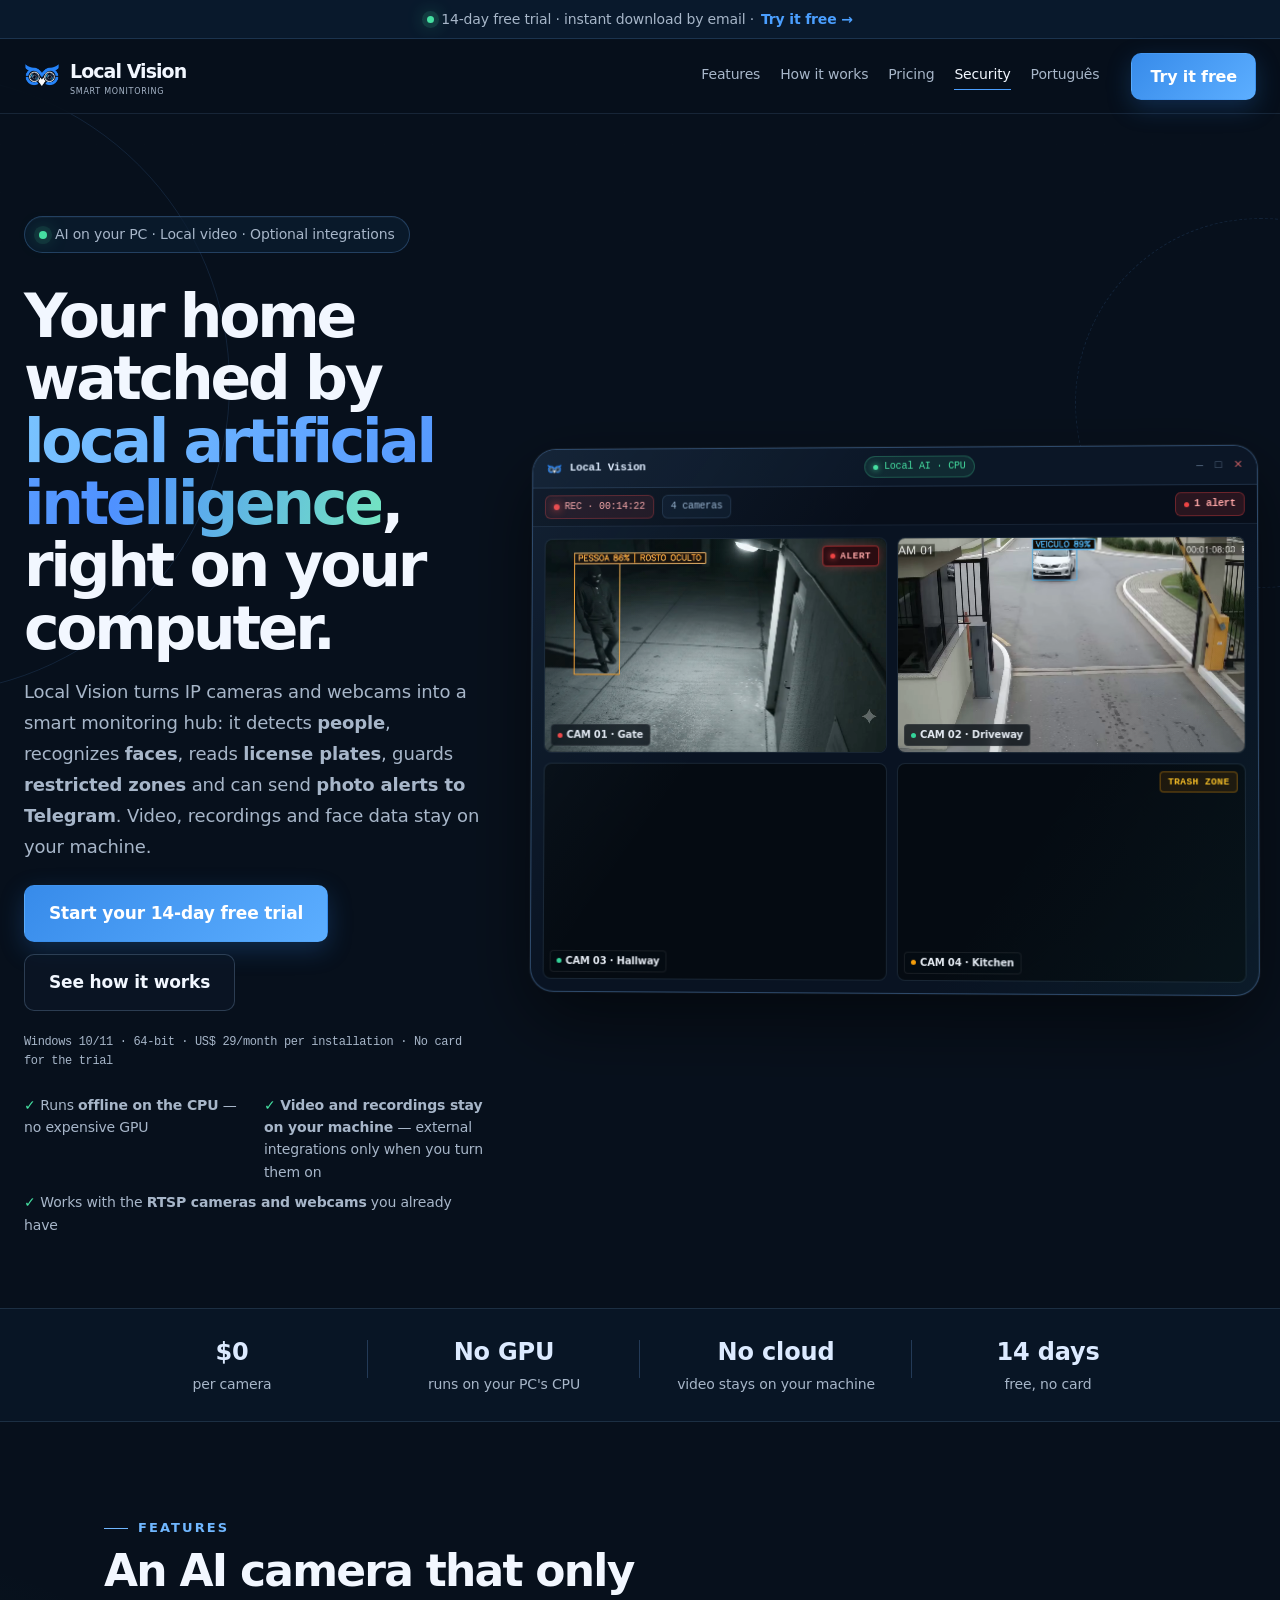
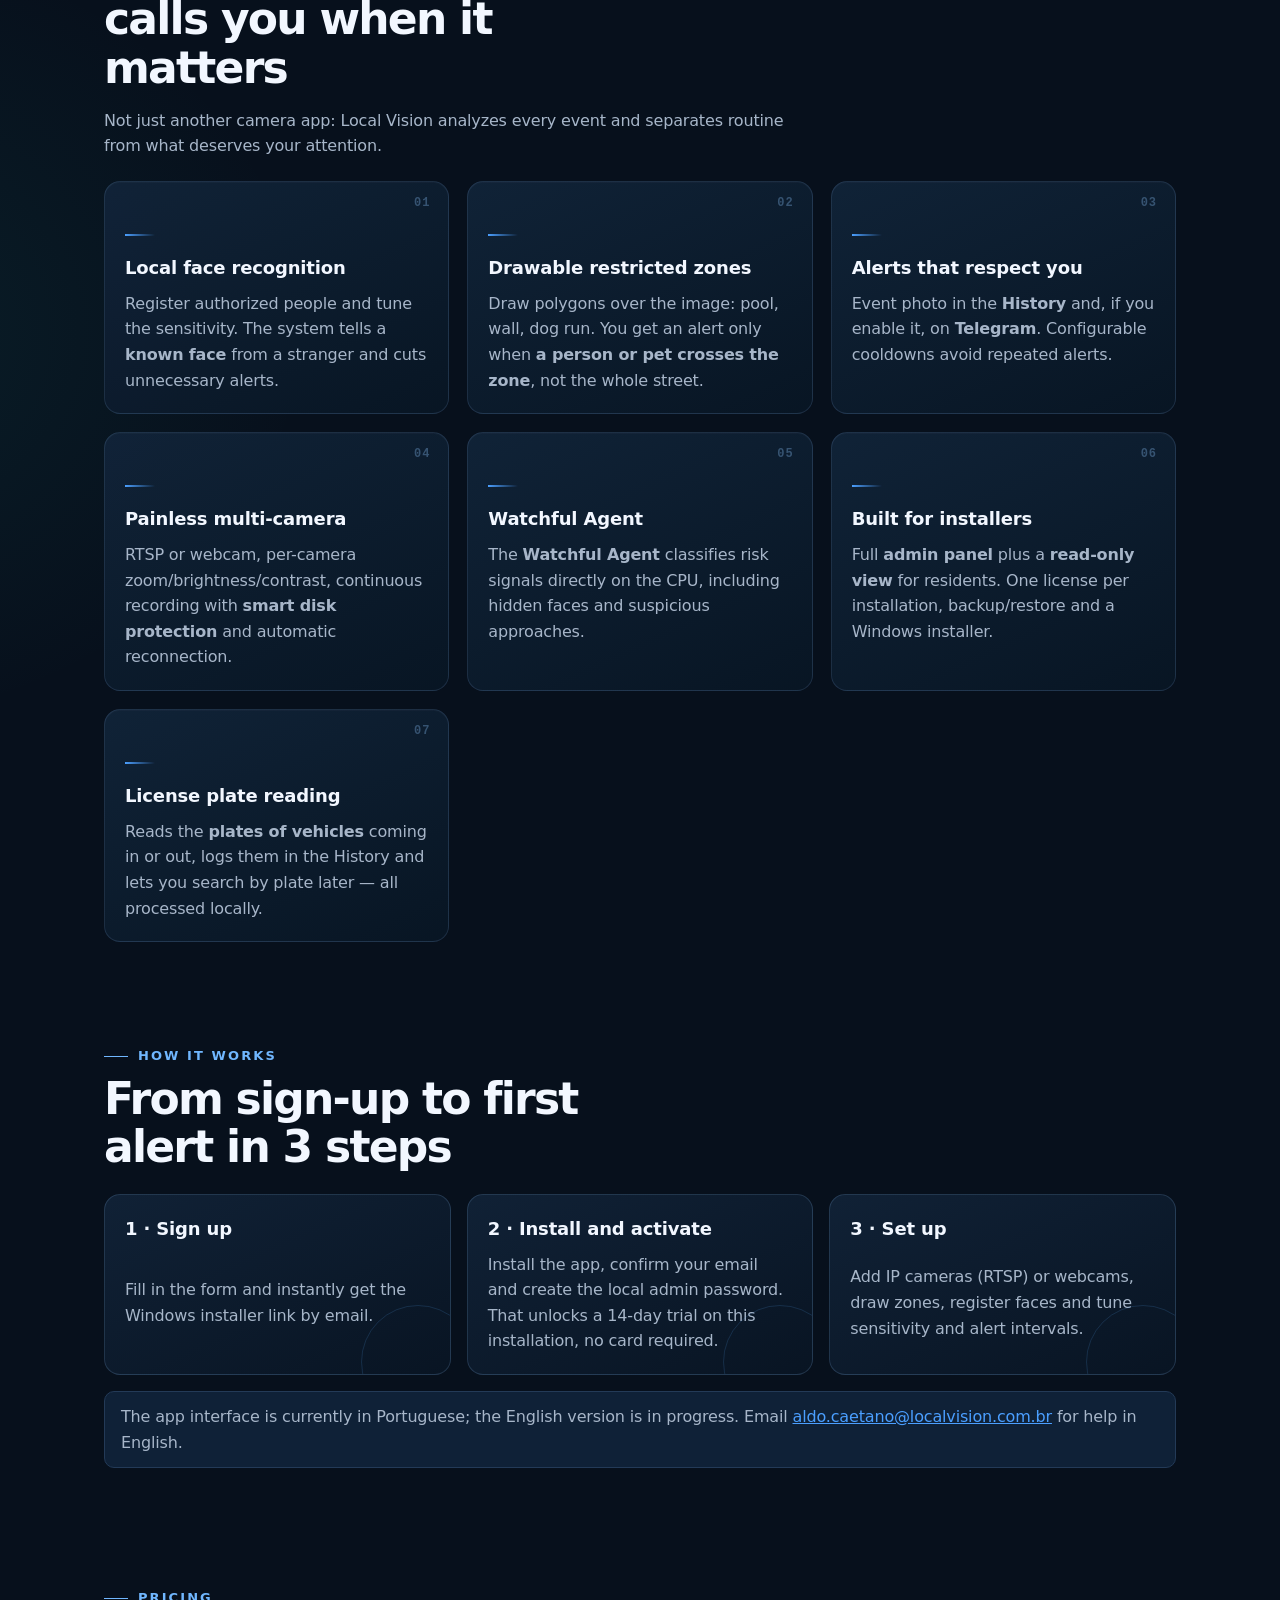
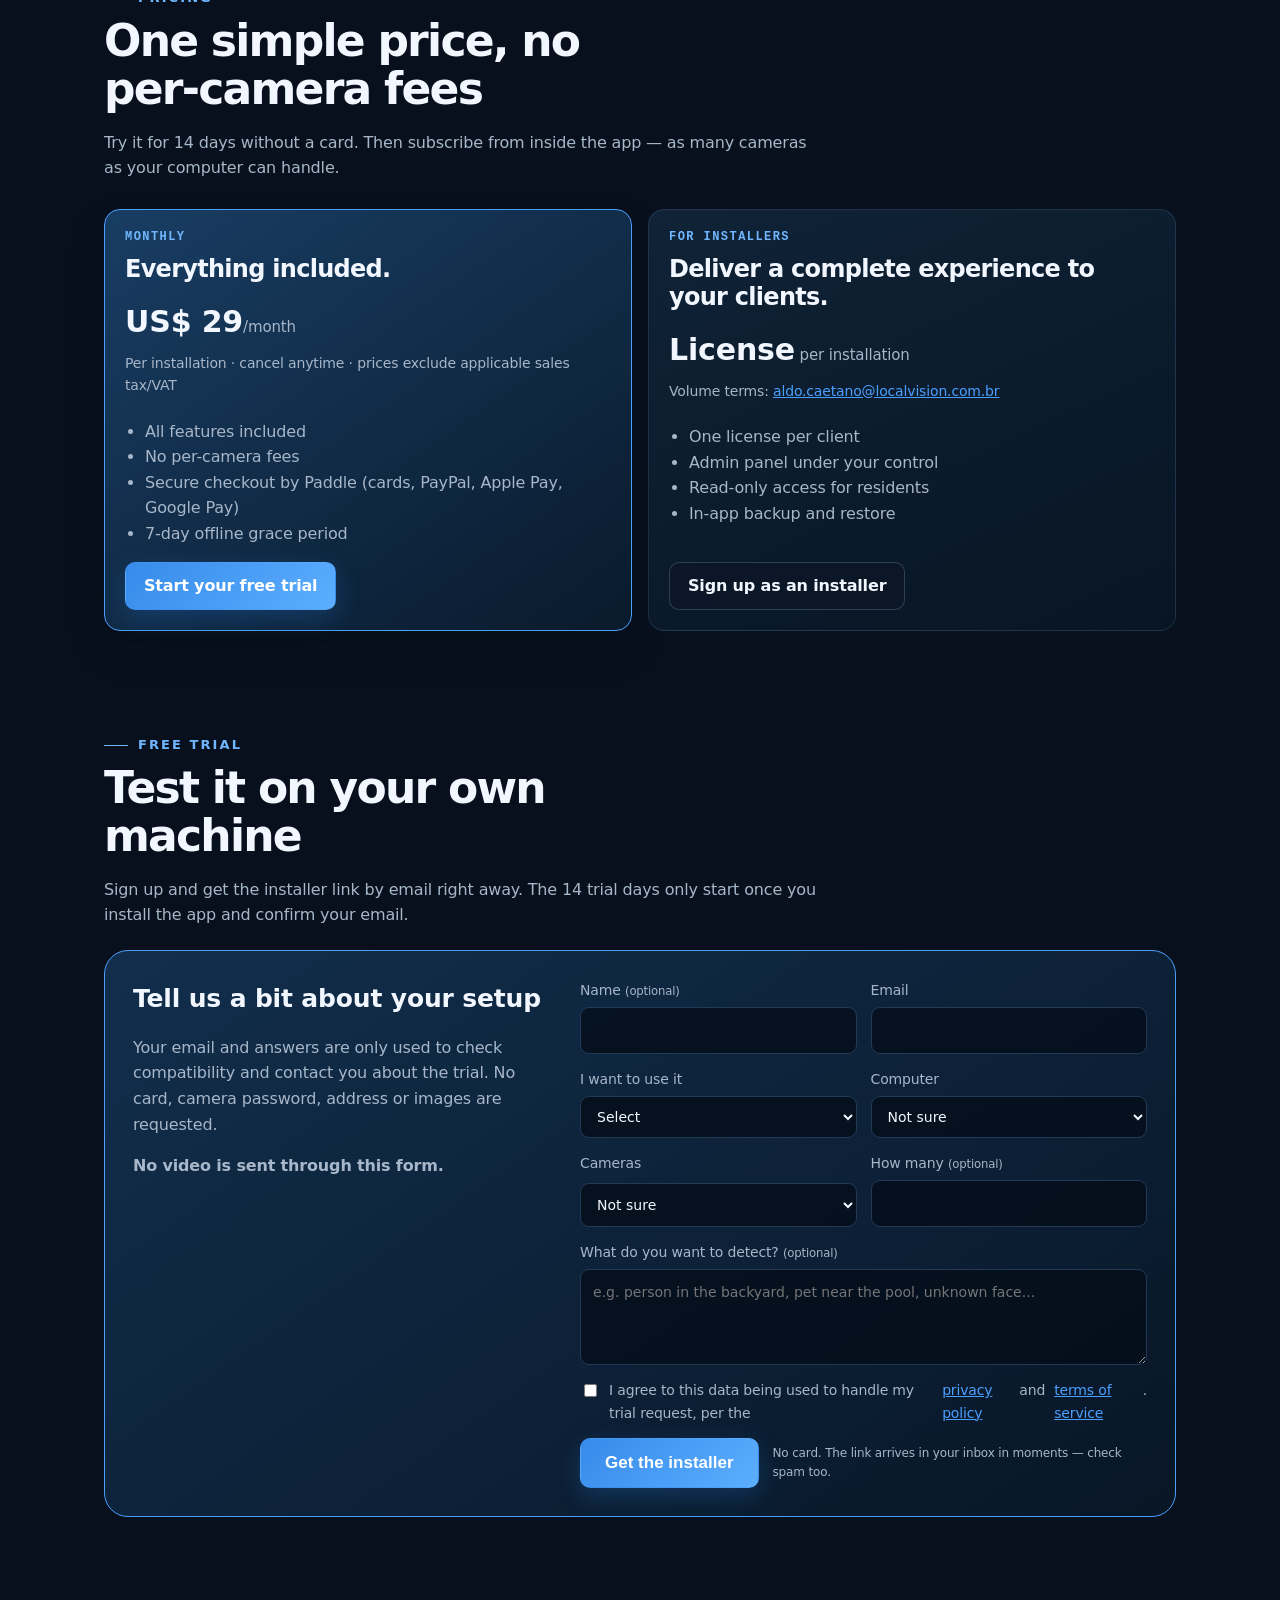
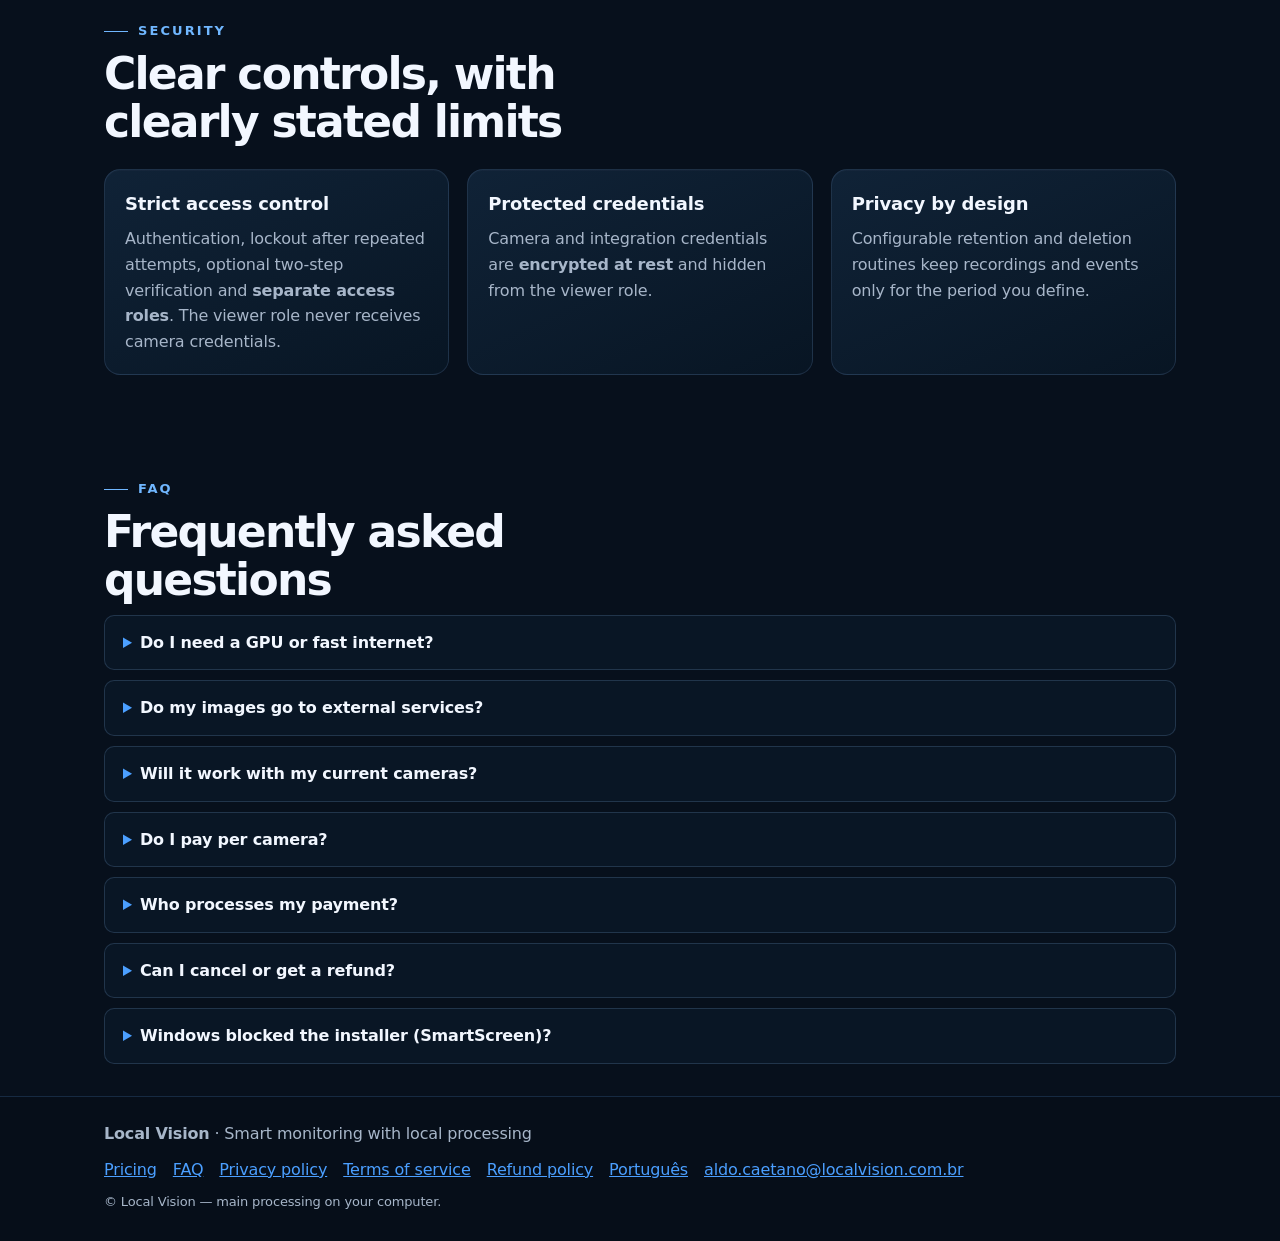
==== commit 16e56249: "SEO: title, descriptions, OG" ====
--- a/index.html
+++ b/index.html
@@ -5,8 +5,8 @@
 <head>
   <meta charset="utf-8" />
   <meta name="viewport" content="width=device-width, initial-scale=1" />
-  <title>AI security cameras on your own PC, with Telegram alerts | Local Vision</title>
-  <meta name="description" content="Turn the IP cameras (RTSP) and webcams you already own into AI cameras: person detection, face recognition, license plate reading and restricted zones. Runs on your Windows PC, no per-camera fees. 14-day free trial." />
+  <title>AI security cameras on your own PC | Local Vision</title>
+  <meta name="description" content="Add AI to the IP cameras and webcams you own: person detection, face recognition, license plates and zones. Runs on your Windows PC, no per-camera fees." />
   <meta name="theme-color" content="#08101d" />
   <meta property="og:title" content="AI security cameras on your own PC | Local Vision" />
   <meta property="og:description" content="Local AI for people, faces, license plates and restricted zones. Video and recordings stay on your machine." />
@@ -15,6 +15,8 @@
   <meta property="og:site_name" content="Local Vision" />
   <meta property="og:locale" content="en_US" />
   <meta property="og:image" content="https://localvision.app/assets/og-image.png" />
+  <meta property="og:image:width" content="1200" />
+  <meta property="og:image:height" content="630" />
   <meta name="twitter:card" content="summary_large_image" />
   <link rel="canonical" href="https://localvision.app/" />
   <link rel="alternate" hreflang="en" href="https://localvision.app/" />
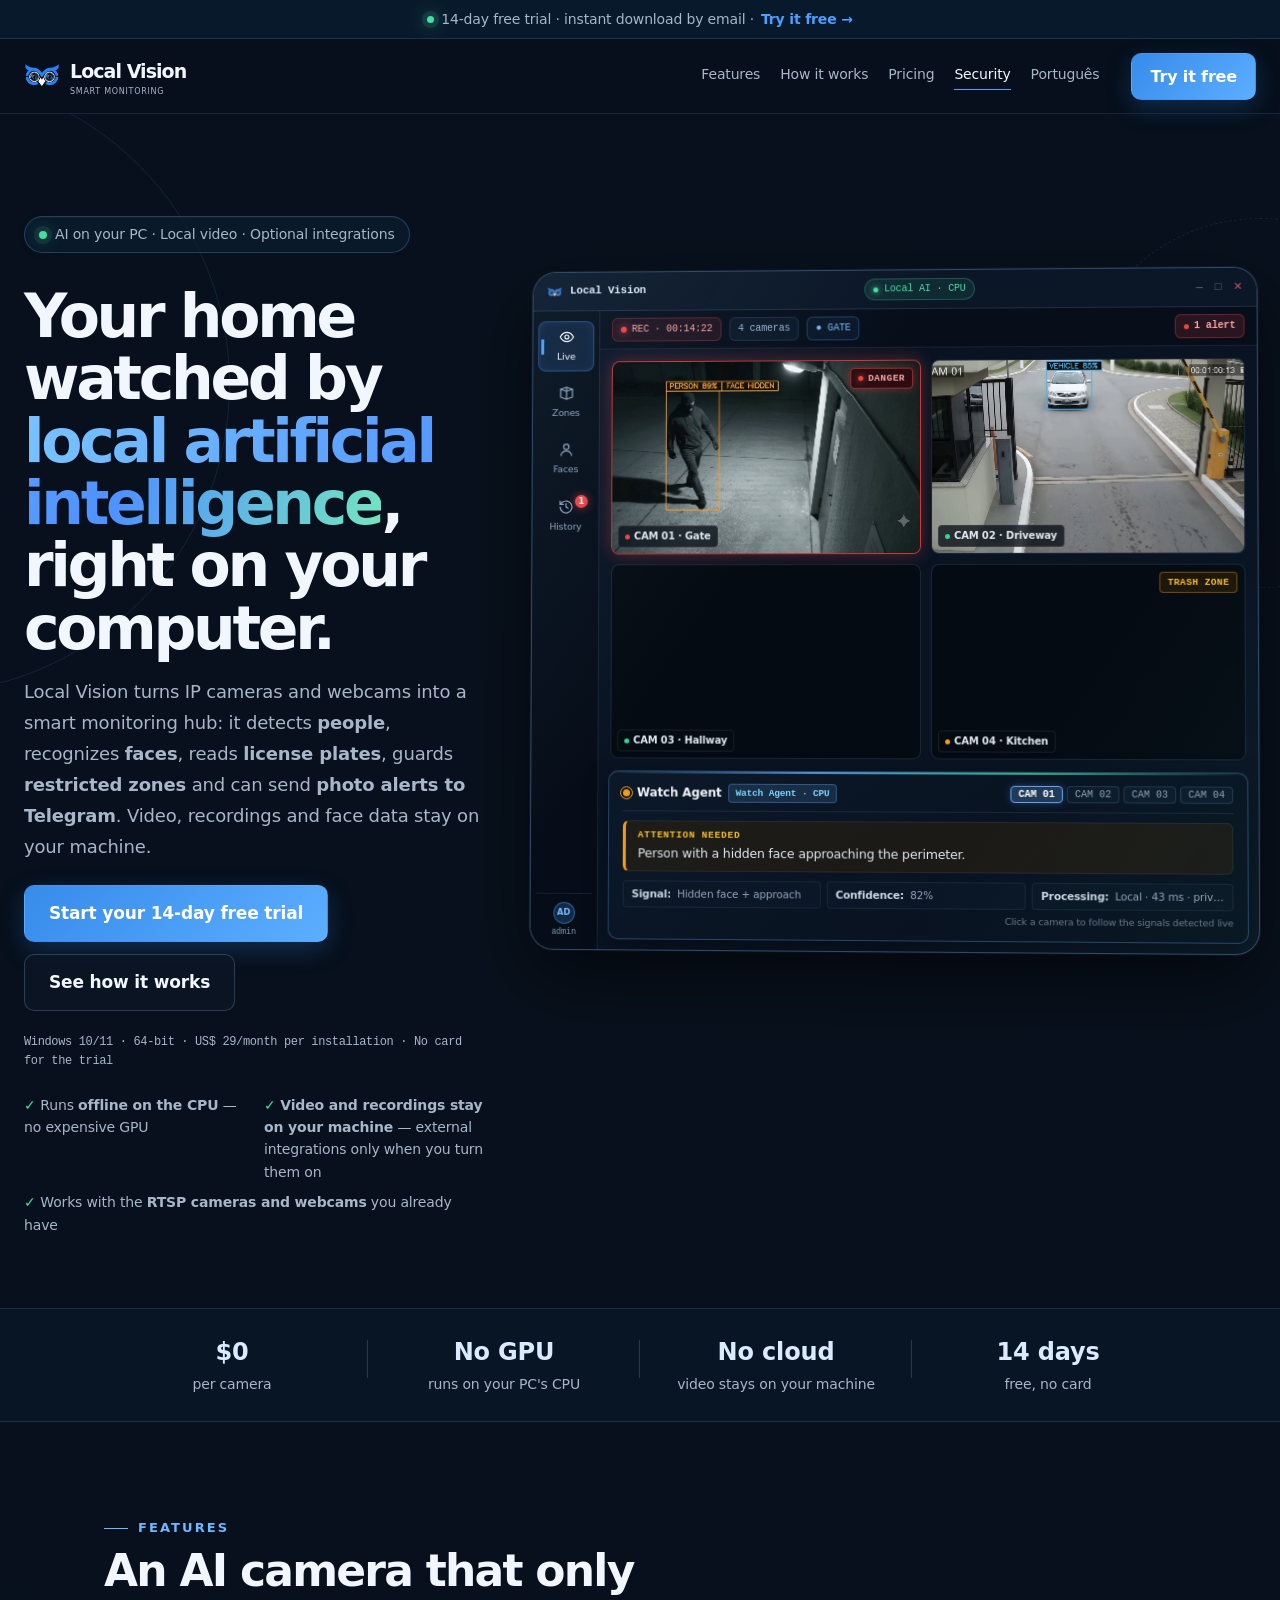
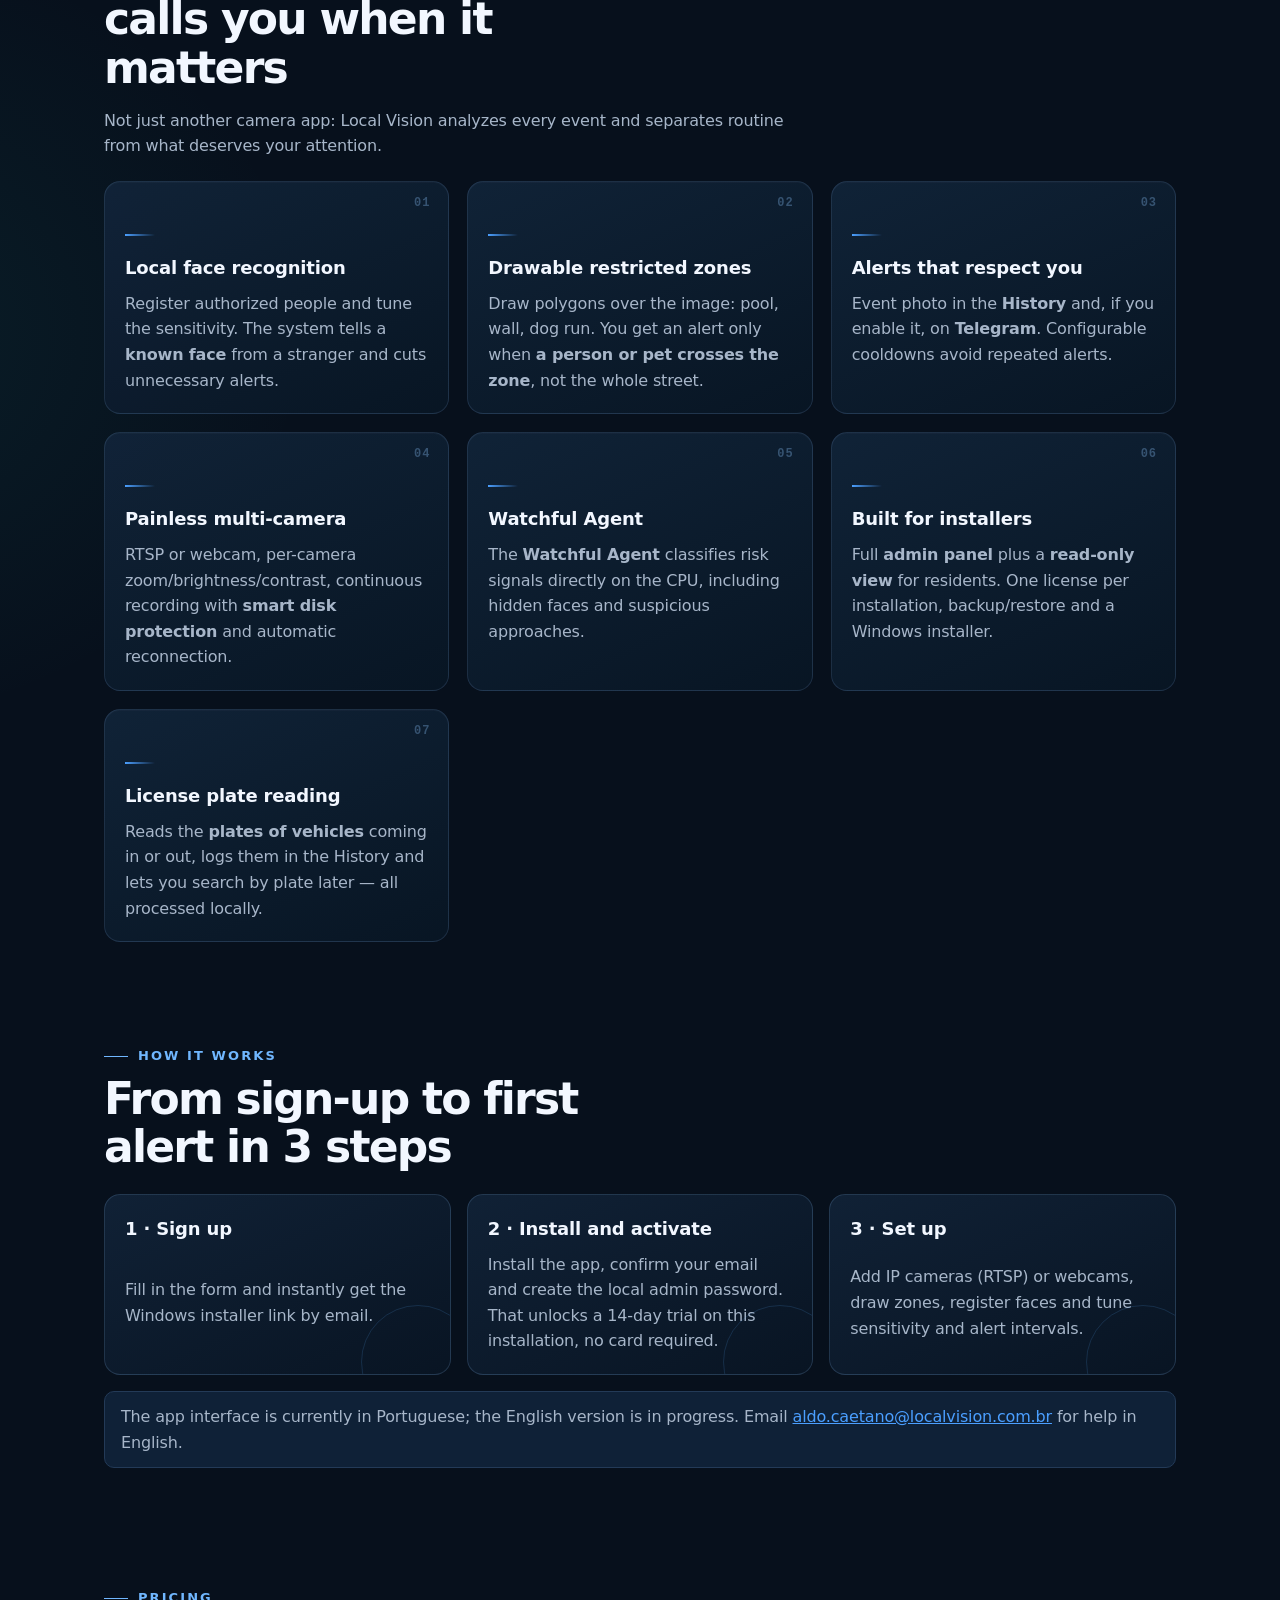
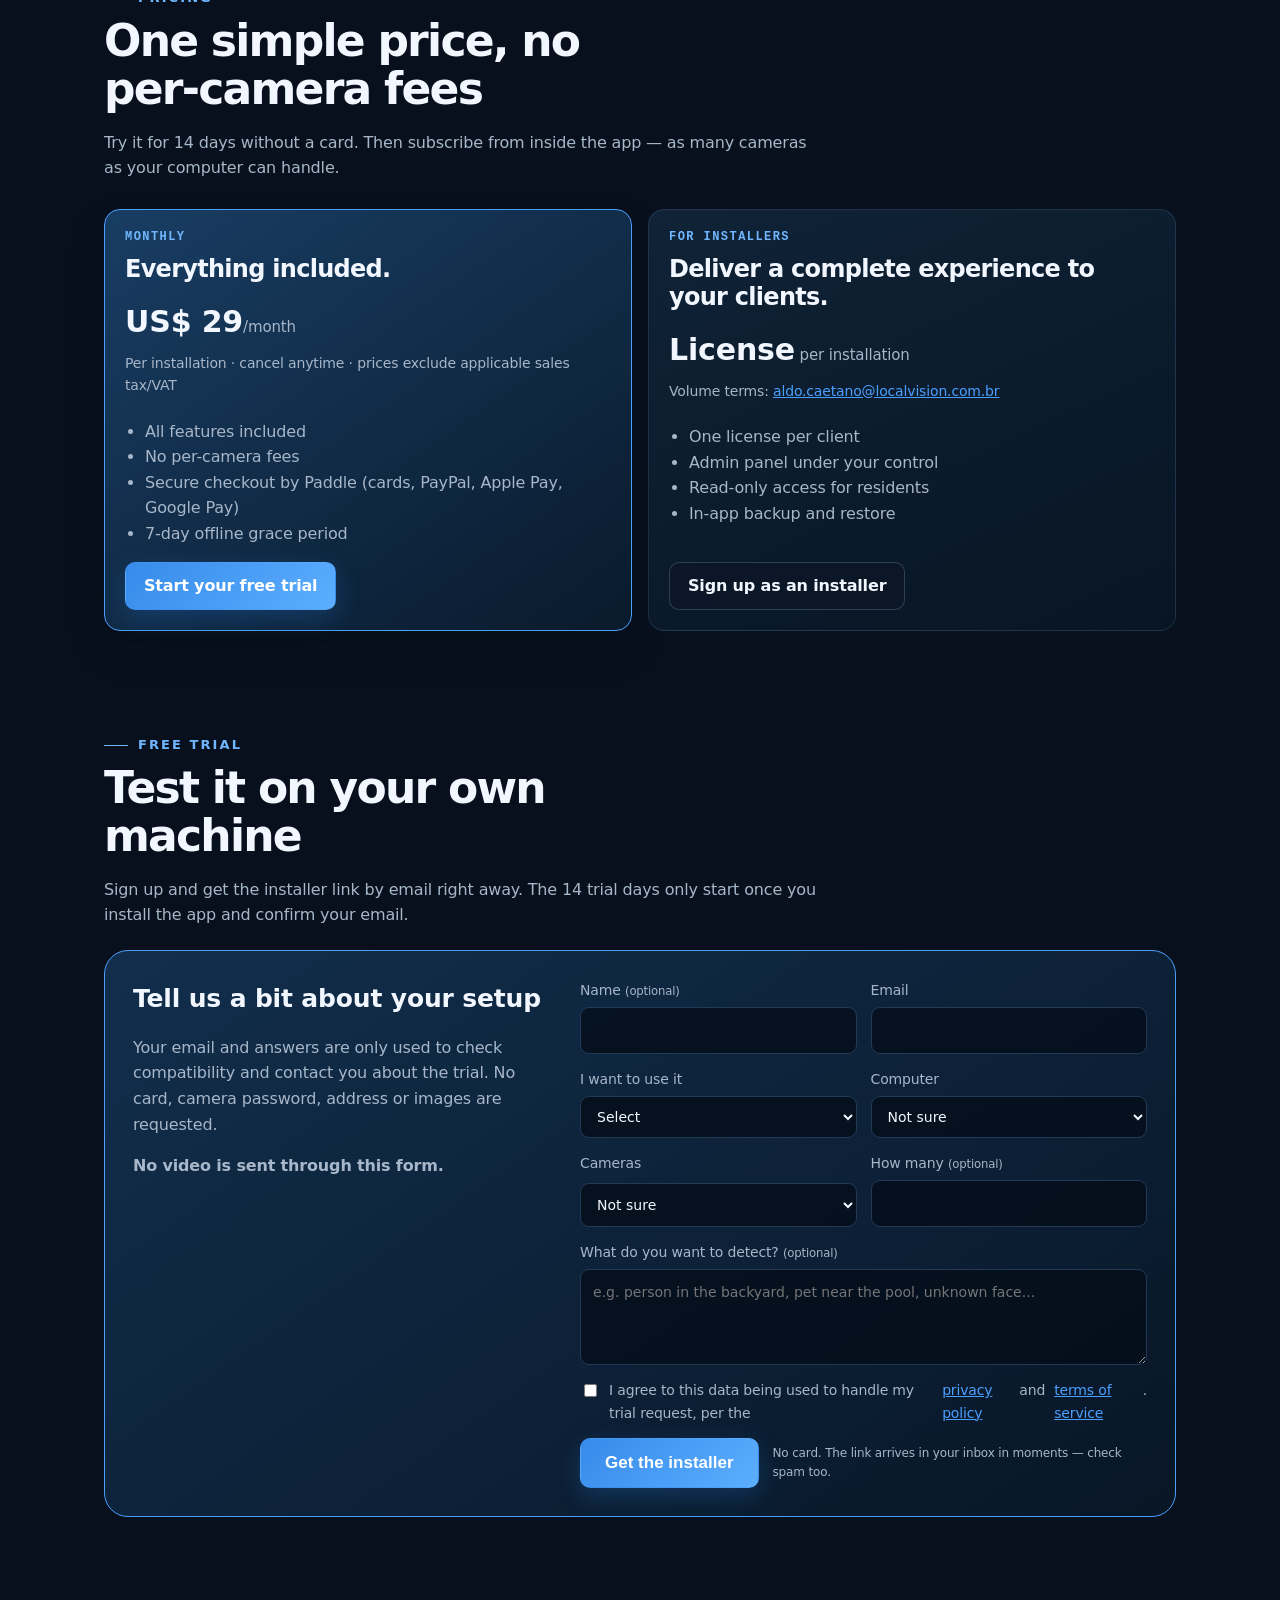
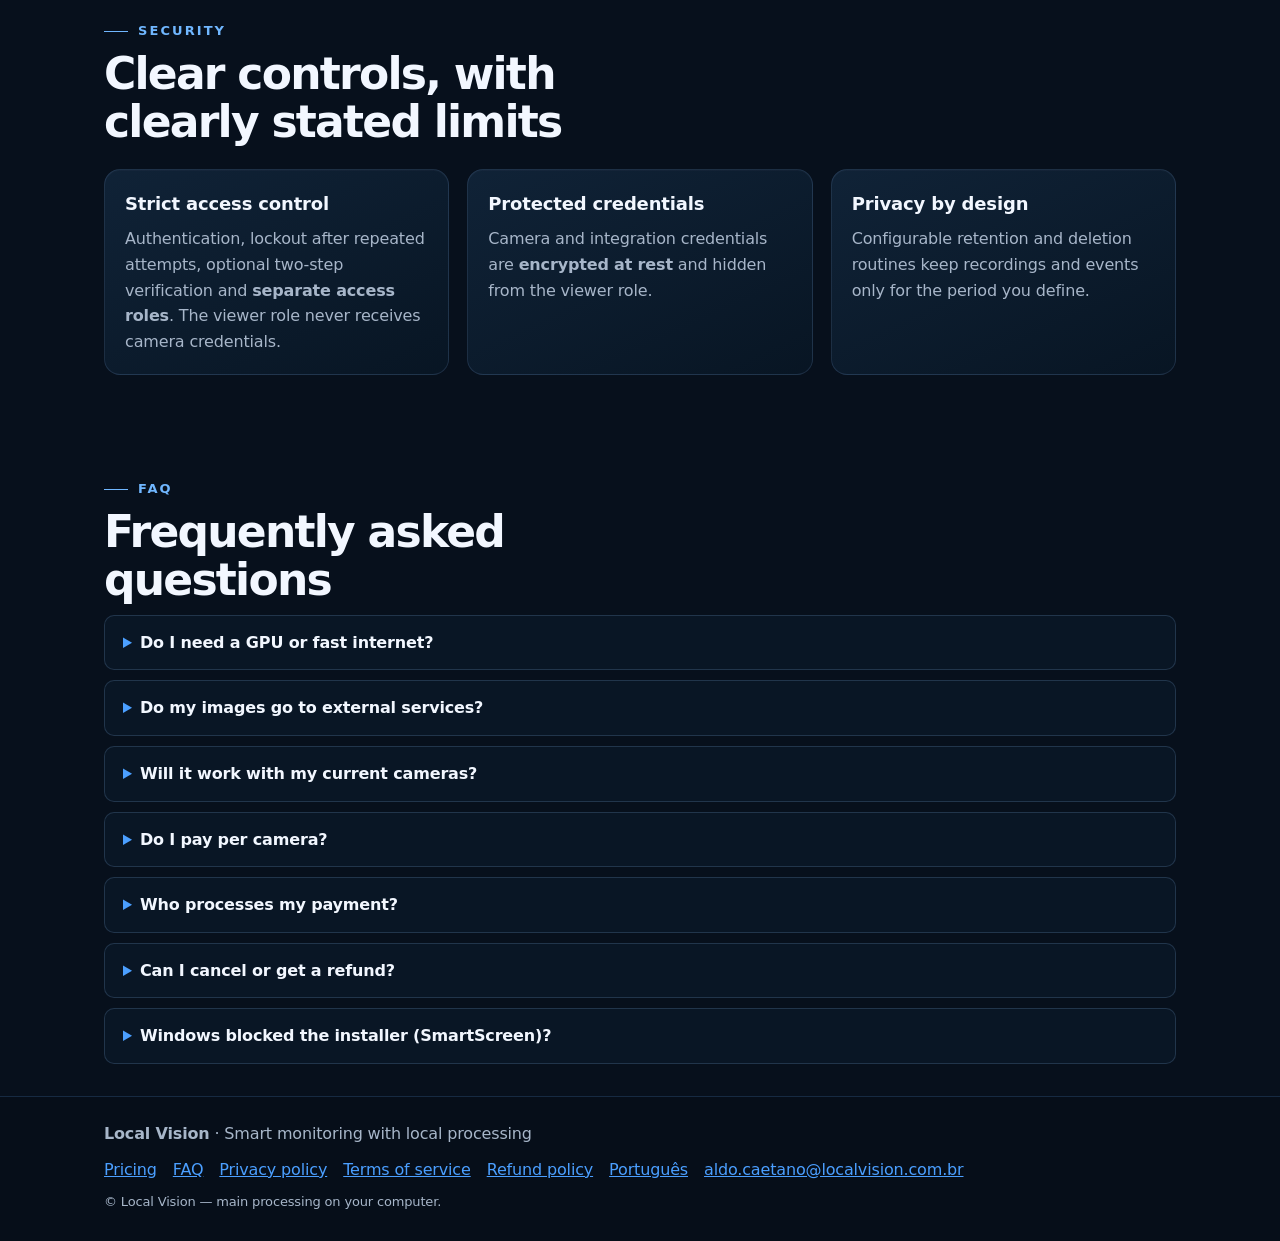
==== commit cc1d2408: "Atualiza o site" ====
--- a/index.html
+++ b/index.html
@@ -41,7 +41,7 @@
   <link rel="preconnect" href="https://fonts.googleapis.com" />
   <link rel="preconnect" href="https://fonts.gstatic.com" crossorigin />
   <link href="https://fonts.googleapis.com/css2?family=Inter:wght@400;500;600;700;800&amp;family=JetBrains+Mono:wght@400;500;600&amp;display=swap" rel="stylesheet" />
-  <link rel="stylesheet" href="assets/site.css?v=20260928b" />
+  <link rel="stylesheet" href="assets/site.css?v=20260929" />
   <script type="application/ld+json">{"@context": "https://schema.org", "@type": "FAQPage", "mainEntity": [{"@type": "Question", "name": "Do I need a GPU or fast internet?", "acceptedAnswer": {"@type": "Answer", "text": "No. Detection runs on the CPU. Performance depends on your computer, resolution and number of cameras. Internet is needed only for integrations you enable, the subscription and remote access."}}, {"@type": "Question", "name": "Do my images go to external services?", "acceptedAnswer": {"@type": "Answer", "text": "Continuous video, recordings and the face database stay on your machine. If you enable Telegram, alert photos are sent to it."}}, {"@type": "Question", "name": "Will it work with my current cameras?", "acceptedAnswer": {"@type": "Answer", "text": "If they speak RTSP (most IP cameras, including Hikvision, Dahua, Reolink, Amcrest and TP-Link Tapo) or are USB webcams, yes."}}, {"@type": "Question", "name": "Do I pay per camera?", "acceptedAnswer": {"@type": "Answer", "text": "No. The subscription is US$ 29/month per installation, with as many cameras as your computer can handle."}}, {"@type": "Question", "name": "Who processes my payment?", "acceptedAnswer": {"@type": "Answer", "text": "Our order process is conducted by our online reseller Paddle.com. Paddle.com is the Merchant of Record for all our orders and handles billing, taxes, invoices and payment support."}}, {"@type": "Question", "name": "Can I cancel or get a refund?", "acceptedAnswer": {"@type": "Answer", "text": "You can cancel anytime; access continues until the end of the paid period. See the refund policy."}}, {"@type": "Question", "name": "Windows blocked the installer (SmartScreen)?", "acceptedAnswer": {"@type": "Answer", "text": "The installer isn't code-signed yet. On the SmartScreen screen, click “More info” and then “Run anyway”. You can verify the file's SHA256 from the download email."}}]}</script>
   <script defer src="https://static.cloudflareinsights.com/beacon.min.js" data-cf-beacon='{"token": "2425f0a6b76047ed88d276895d621326"}'></script>
 </head>
@@ -90,42 +90,114 @@
           <li>Works with the <strong>RTSP cameras and webcams</strong> you already have</li>
         </ul>
       </div>
-      <div class="hero-card app-window" role="img" aria-label="Local Vision window with four live cameras analyzed by AI">
+      <div class="hero-card app-window" role="img" aria-label="Local Vision window with live monitoring and real-time AI">
+        <!-- Local Vision Windows title bar -->
         <div class="app-titlebar">
           <div class="app-title-brand">
             <img class="app-title-icon" src="assets/logo-owl-refined.png?v=20260927-lens" width="16" height="16" alt="" />
             <span>Local Vision</span>
           </div>
-          <div class="app-title-status"><span class="app-status-dot" aria-hidden="true"></span><span>Local AI · CPU</span></div>
-          <div class="app-win-controls" aria-hidden="true"><span class="app-win-btn">—</span><span class="app-win-btn">□</span><span class="app-win-btn app-win-close">✕</span></div>
+          <div class="app-title-status">
+            <span class="app-status-dot" aria-hidden="true"></span>
+            <span>Local AI · CPU</span>
+          </div>
+          <div class="app-win-controls" aria-hidden="true">
+            <span class="app-win-btn">—</span>
+            <span class="app-win-btn">□</span>
+            <span class="app-win-btn app-win-close">✕</span>
+          </div>
         </div>
+
+        <!-- App layout (sidebar + main stage) -->
         <div class="app-body">
+          <aside class="app-sidebar" aria-label="App navigation">
+            <div class="app-nav-item active" title="Live view">
+              <svg viewBox="0 0 24 24" width="16" height="16" fill="none" stroke="currentColor" stroke-width="2" stroke-linecap="round" stroke-linejoin="round"><circle cx="12" cy="12" r="3" /><path d="M2 12s3.5-7 10-7 10 7 10 7-3.5 7-10 7S2 12 2 12Z" /></svg>
+              <span>Live</span>
+            </div>
+            <div class="app-nav-item" title="Settings and zones">
+              <svg viewBox="0 0 24 24" width="16" height="16" fill="none" stroke="currentColor" stroke-width="2" stroke-linecap="round" stroke-linejoin="round"><path d="M3 6 12 3l9 3v12l-9 3-9-3Z" /><path d="M12 3v18" /><path d="M3 6l9 3 9-3" /></svg>
+              <span>Zones</span>
+            </div>
+            <div class="app-nav-item" title="Registered faces gallery">
+              <svg viewBox="0 0 24 24" width="16" height="16" fill="none" stroke="currentColor" stroke-width="2" stroke-linecap="round" stroke-linejoin="round"><circle cx="12" cy="8" r="4" /><path d="M4 21c0-4 4-7 8-7s8 3 8 7" /></svg>
+              <span>Faces</span>
+            </div>
+            <div class="app-nav-item has-badge" title="Event history">
+              <svg viewBox="0 0 24 24" width="16" height="16" fill="none" stroke="currentColor" stroke-width="2" stroke-linecap="round" stroke-linejoin="round"><path d="M3 12a9 9 0 1 0 3-6.7L3 8" /><path d="M3 3v5h5" /><path d="M12 7v5l3 2" /></svg>
+              <span>History</span>
+              <em class="app-nav-badge">1</em>
+            </div>
+            <div class="app-sidebar-user">
+              <span class="app-user-avatar">AD</span>
+              <span class="app-user-role">admin</span>
+            </div>
+          </aside>
+
           <div class="app-stage">
             <div class="app-stage-bar">
               <span class="stage-chip rec"><span class="stage-dot" aria-hidden="true"></span>REC · 00:14:22</span>
               <span class="stage-chip">4 cameras</span>
+              <span class="stage-chip stage-chip-active">● GATE</span>
               <span class="stage-chip crit"><span class="stage-dot-crit" aria-hidden="true"></span>1 alert</span>
             </div>
-            <div class="mock-grid">
-              <div class="mock-cam active-cam cam-crit">
-                <span class="mock-cam-tag tag-crit"><span class="tag-crit-dot" aria-hidden="true"></span>ALERT</span>
-                <video class="mock-cam-video" autoplay loop muted playsinline preload="auto" src="assets/videos/pessoa_mascarada_processada.webm"></video>
+
+            <div class="mock-grid" id="mockGrid">
+              <div class="mock-cam active-cam cam-crit" data-cam-id="1" title="Camera 1: Gate — Unknown person hiding their face">
+                <span class="mock-cam-tag tag-crit"><span class="tag-crit-dot" aria-hidden="true"></span>DANGER</span>
+                <video class="mock-cam-video" autoplay loop muted playsinline preload="auto" src="assets/videos/pessoa_mascarada_processada.webm?v=en1"></video>
                 <span class="mock-cam-badge"><span class="mock-cam-badge-dot" style="background:#ef4444"></span>CAM 01 · Gate</span>
               </div>
-              <div class="mock-cam">
-                <video class="mock-cam-video" autoplay loop muted playsinline preload="auto" src="assets/videos/ocr_placa_processada.webm"></video>
+              <div class="mock-cam" data-cam-id="2" title="Camera 2: Driveway — Automatic plate reading">
+                <video class="mock-cam-video" autoplay loop muted playsinline preload="auto" src="assets/videos/ocr_placa_processada.webm?v=en1"></video>
                 <span class="mock-cam-badge"><span class="mock-cam-badge-dot"></span>CAM 02 · Driveway</span>
               </div>
-              <div class="mock-cam">
-                <video class="mock-cam-video" autoplay loop muted playsinline preload="auto" src="assets/videos/portao.mp4"></video>
+              <div class="mock-cam" data-cam-id="3" title="Camera 3: Hallway — Local face recognition">
+                <video class="mock-cam-video" autoplay loop muted playsinline preload="auto" src="assets/videos/portao.mp4?v=en1"></video>
                 <span class="mock-cam-badge"><span class="mock-cam-badge-dot"></span>CAM 03 · Hallway</span>
               </div>
-              <div class="mock-cam">
+              <div class="mock-cam" data-cam-id="4" title="Camera 4: Kitchen — Pet detection and trash zone intrusion">
                 <span class="mock-cam-tag tag-warn">TRASH ZONE</span>
-                <video class="mock-cam-video" autoplay loop muted playsinline preload="auto" src="assets/videos/porta_fundos.mp4"></video>
+                <video class="mock-cam-video" autoplay loop muted playsinline preload="auto" src="assets/videos/porta_fundos.mp4?v=en1"></video>
                 <span class="mock-cam-badge"><span class="mock-cam-badge-dot" style="background:#f59e0b"></span>CAM 04 · Kitchen</span>
               </div>
             </div>
+
+            <!-- Real-time Watch Agent panel -->
+            <div class="agent-panel" id="agentPanel" aria-live="polite">
+              <div class="agent-panel-header">
+                <div class="agent-brand">
+                  <span class="agent-radar" aria-hidden="true"></span>
+                  <span class="agent-title">Watch Agent</span>
+                  <span class="agent-tag-vlm" id="agentProviderTag">Watch Agent · CPU</span>
+                </div>
+                <div class="agent-cam-selector" role="tablist" aria-label="Feed selection for analysis">
+                  <button type="button" class="agent-cam-tab active" data-cam="1">CAM 01</button>
+                  <button type="button" class="agent-cam-tab" data-cam="2">CAM 02</button>
+                  <button type="button" class="agent-cam-tab" data-cam="3">CAM 03</button>
+                  <button type="button" class="agent-cam-tab" data-cam="4">CAM 04</button>
+                </div>
+              </div>
+
+              <div class="agent-narration agent-state-warn" id="agentState">
+                <span class="agent-verdict" id="agentVerdict">ATTENTION NEEDED</span>
+                <p class="agent-text" id="agentText">Person with a hidden face approaching the perimeter.</p>
+              </div>
+
+              <div class="agent-meta-grid">
+                <div class="agent-meta-item">
+                  <strong>Signal:</strong> <span id="agentMetaDetect">Hidden face + approach</span>
+                </div>
+                <div class="agent-meta-item">
+                  <strong>Confidence:</strong> <span id="agentMetaZone">82%</span>
+                </div>
+                <div class="agent-meta-item">
+                  <strong>Processing:</strong> <span id="agentMetaAction">Local · 43 ms · private image</span>
+                </div>
+              </div>
+              <span class="agent-hint">Click a camera to follow the signals detected live</span>
+            </div>
+
           </div>
         </div>
       </div>
@@ -247,6 +319,6 @@
     </div>
   </footer>
 
-  <script src="assets/site.js?v=20260928" defer></script>
+  <script src="assets/site.js?v=20260929" defer></script>
 </body>
 </html>
--- a/assets/site.css
+++ b/assets/site.css
@@ -775,6 +775,8 @@
 .foot { background: rgba(5,13,23,.4); }
 @keyframes scan { 0%, 15% { transform: translateX(-75%); } 52%, 100% { transform: translateX(145%); } }
 @media (prefers-reduced-motion: reduce) { *, *::before, *::after { animation-duration: .01ms !important; scroll-behavior: auto !important; transition-duration: .01ms !important; } }
+/* EN: título quebra em mais linhas; sem isso o card centralizado desce em relação ao texto */
+@media (min-width: 1025px) { html[lang="en"] .hero-card { align-self: start; margin-top: 66px; } }
 @media (max-width: 1024px) {
   .hero { min-height: 0; grid-template-columns: 1fr; gap: 40px; padding-top: 60px; }
   .hero-card { max-width: 760px; width: 100%; margin: 0 auto; transform: none; }
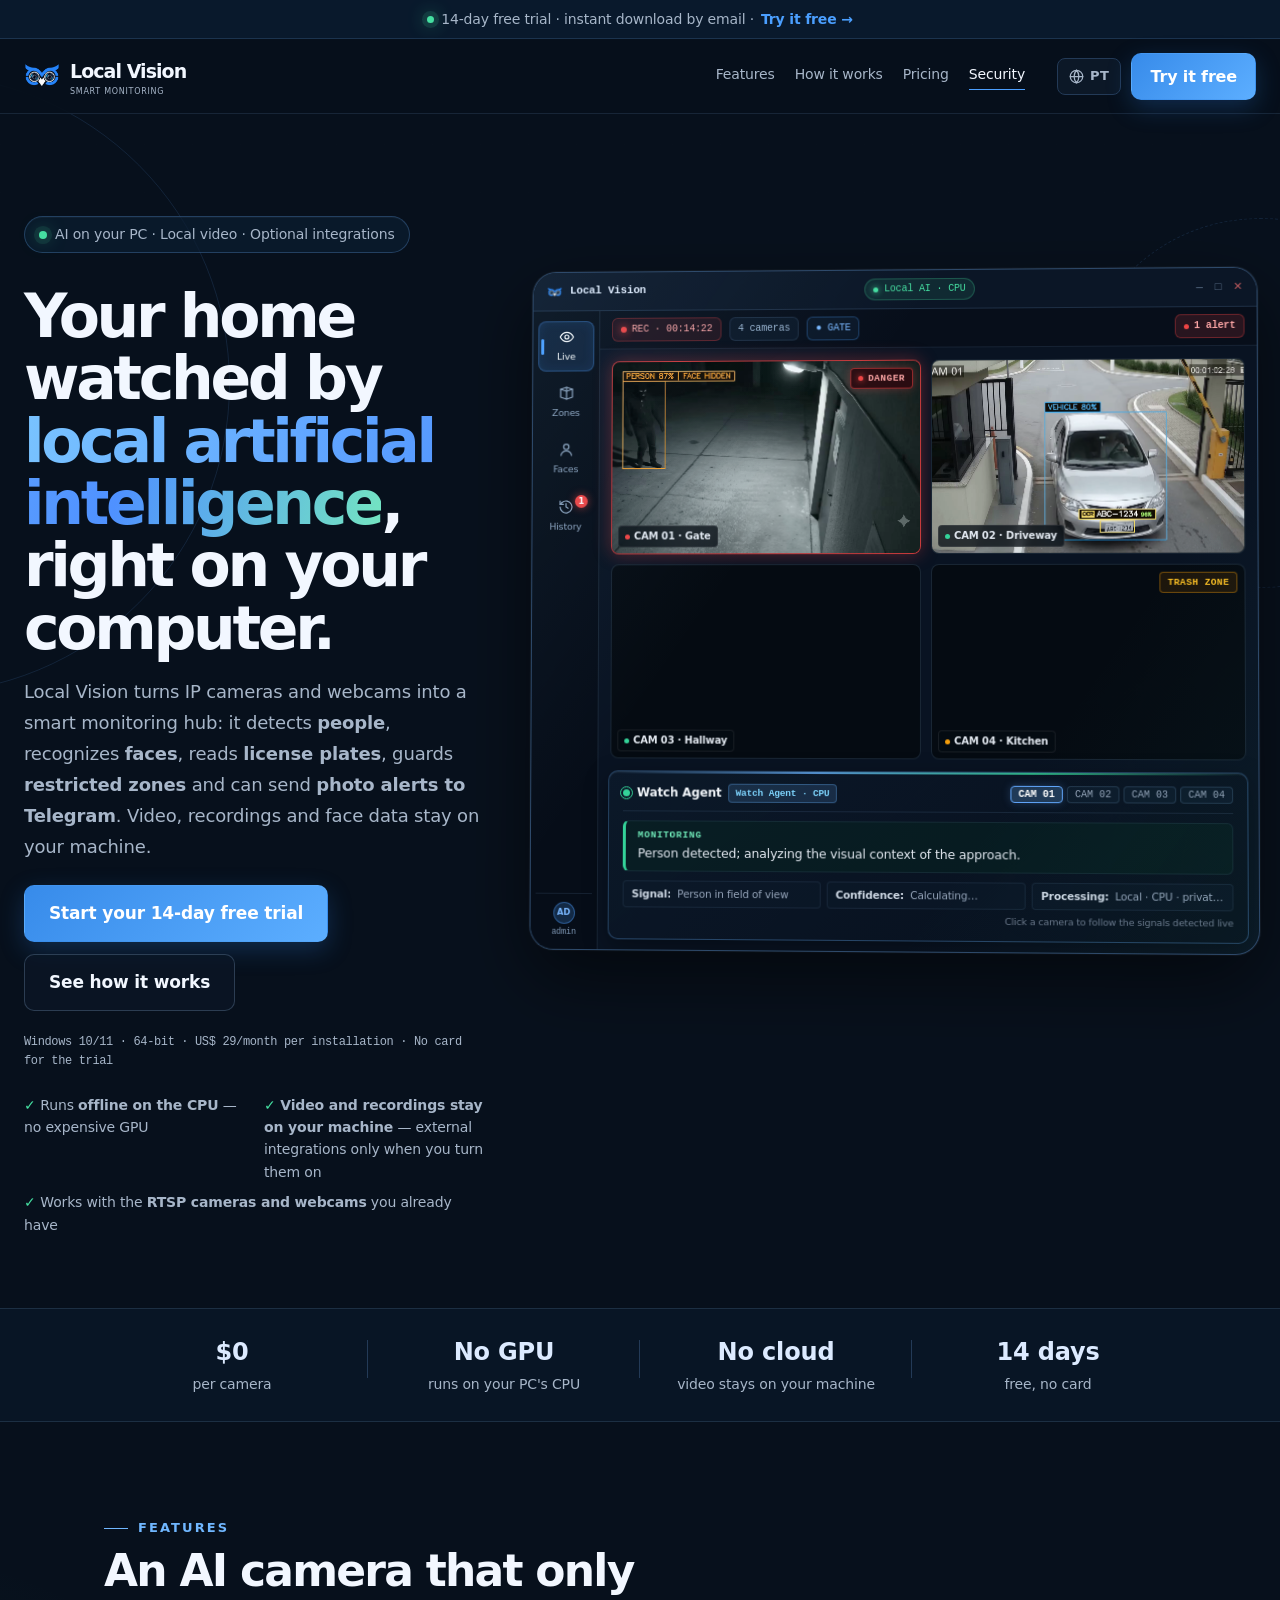
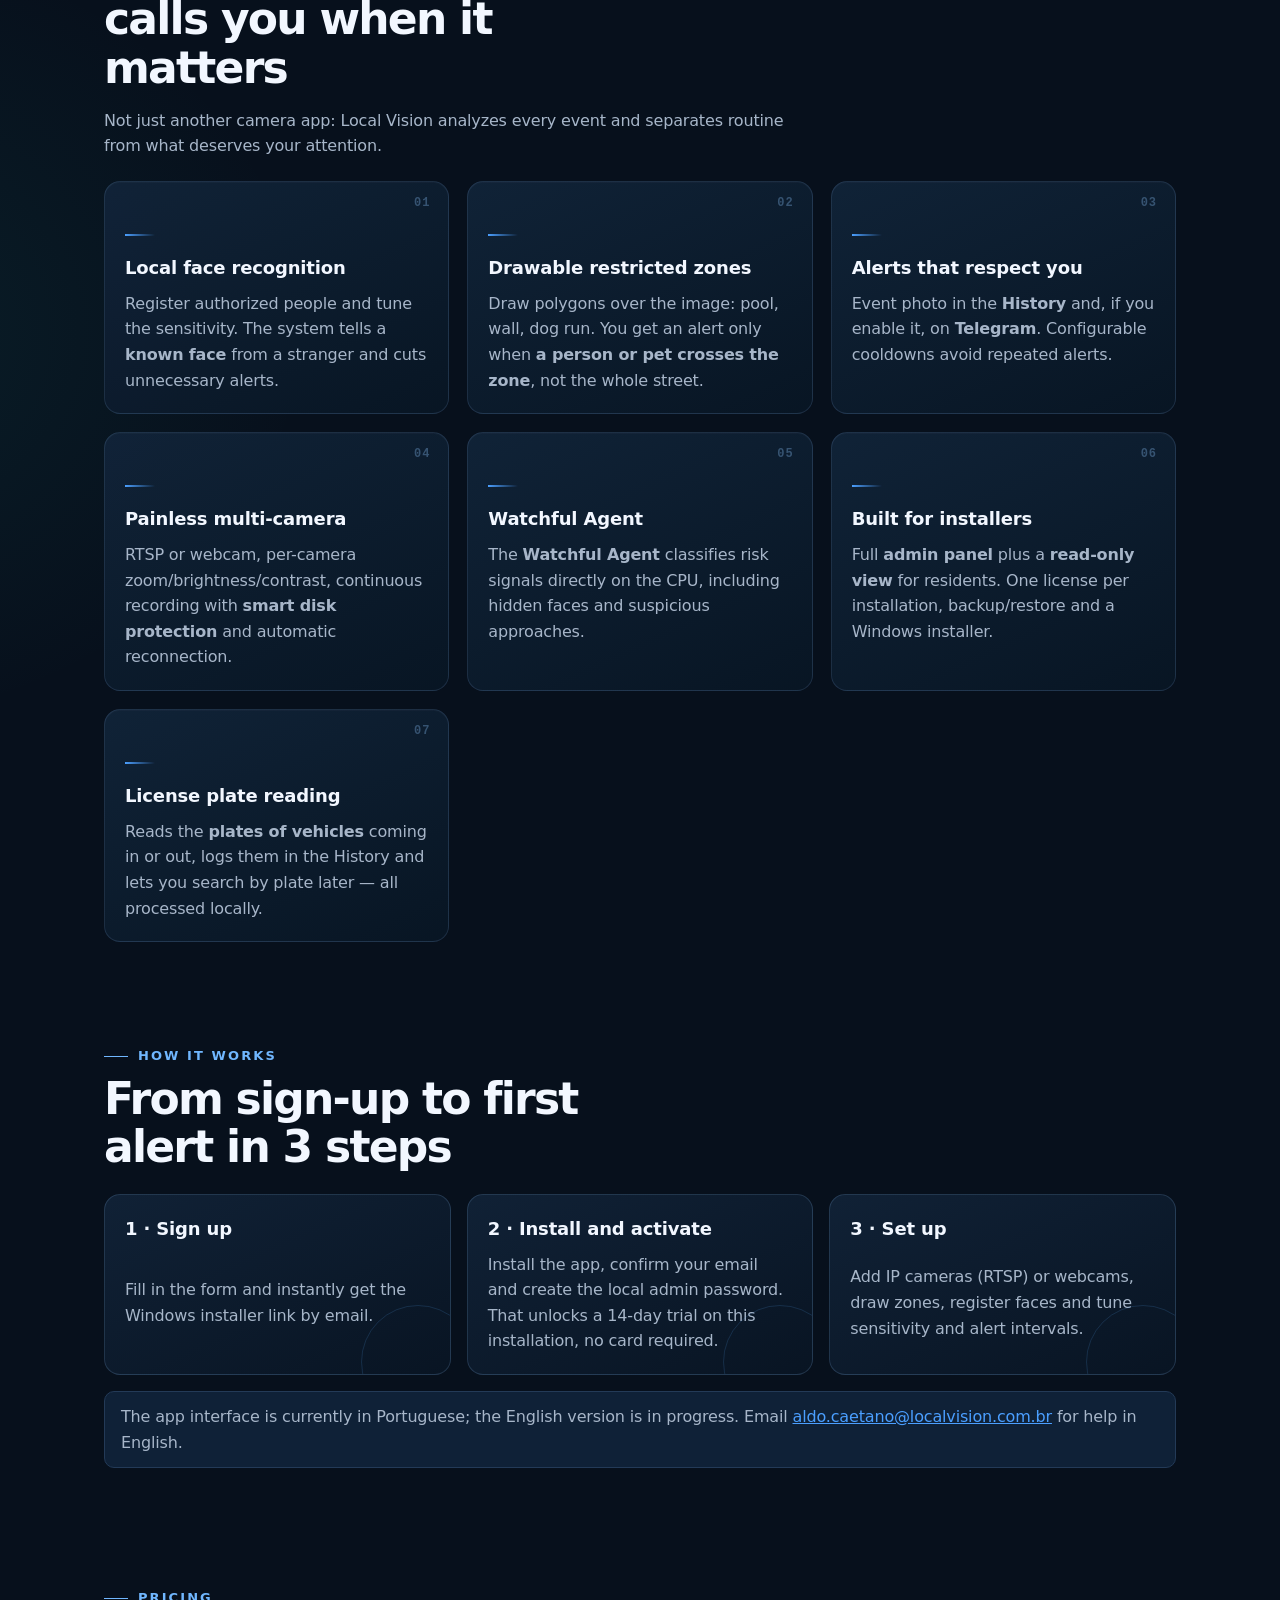
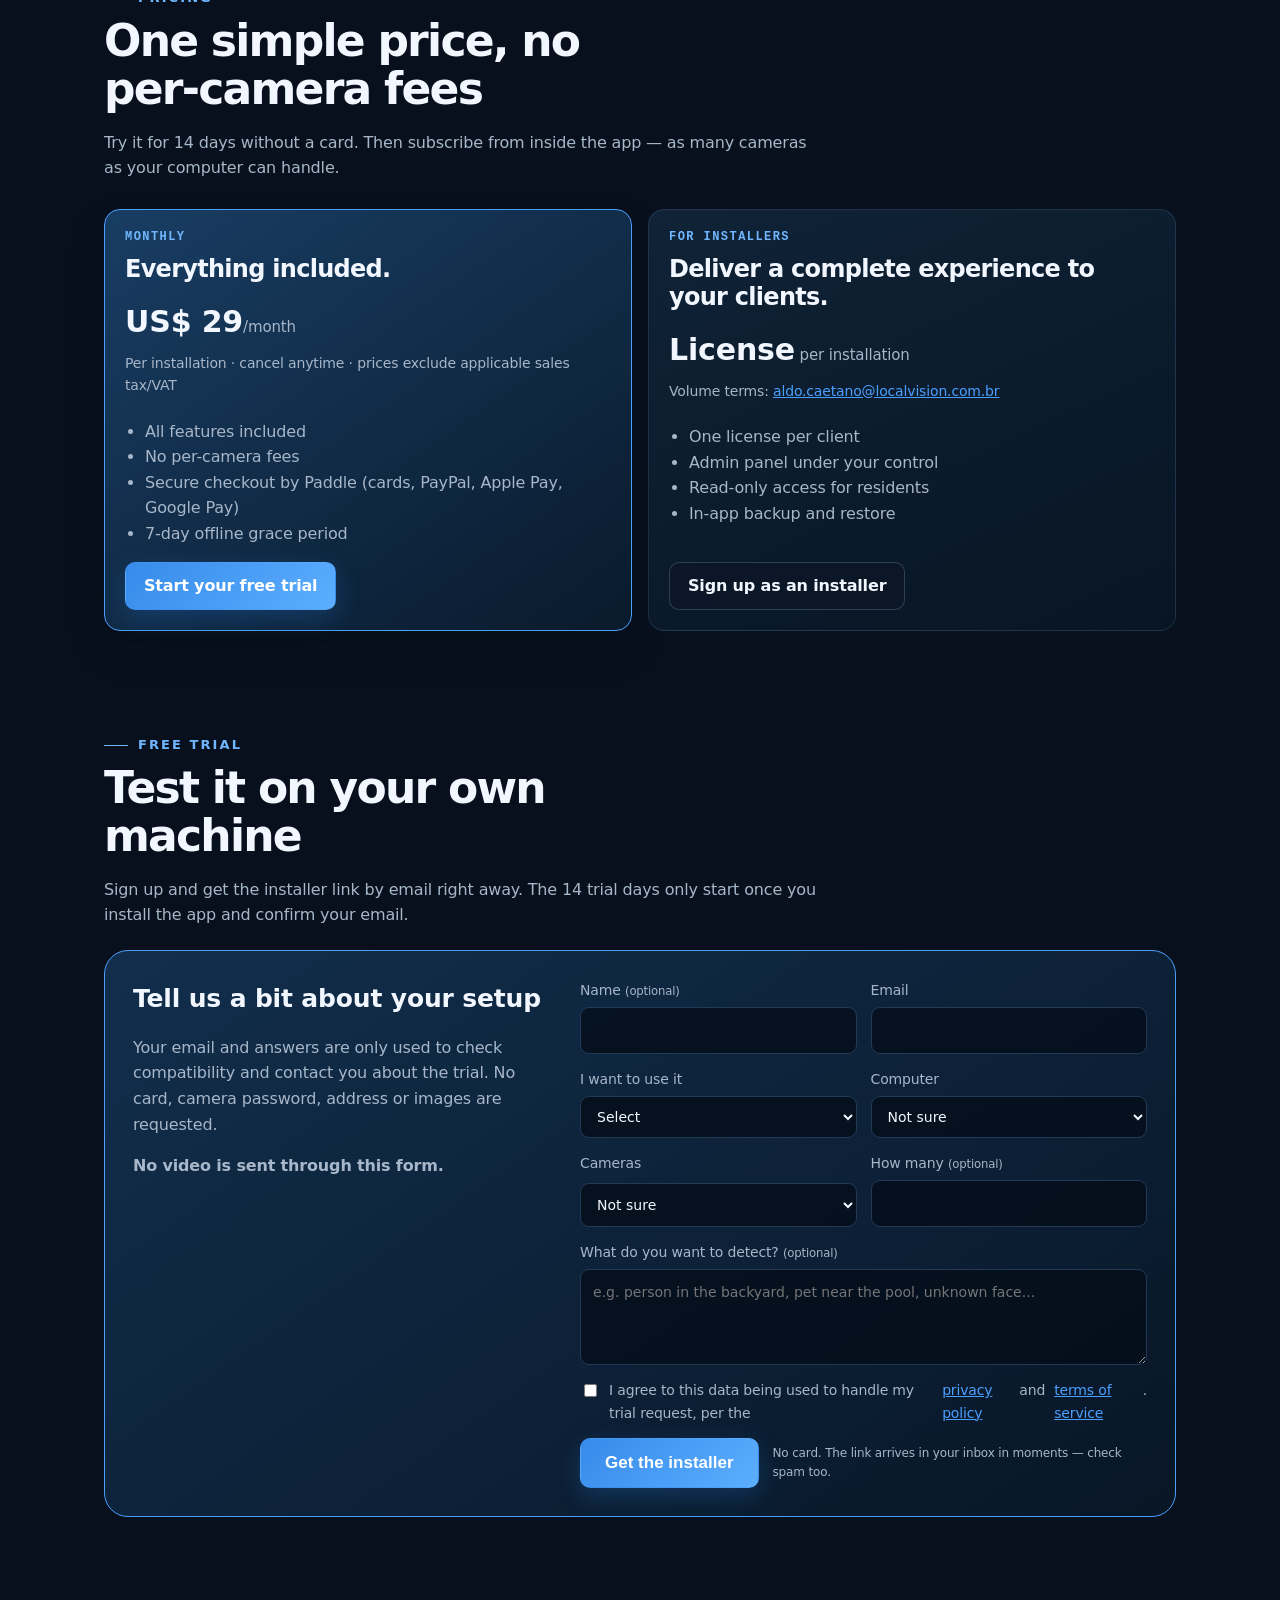
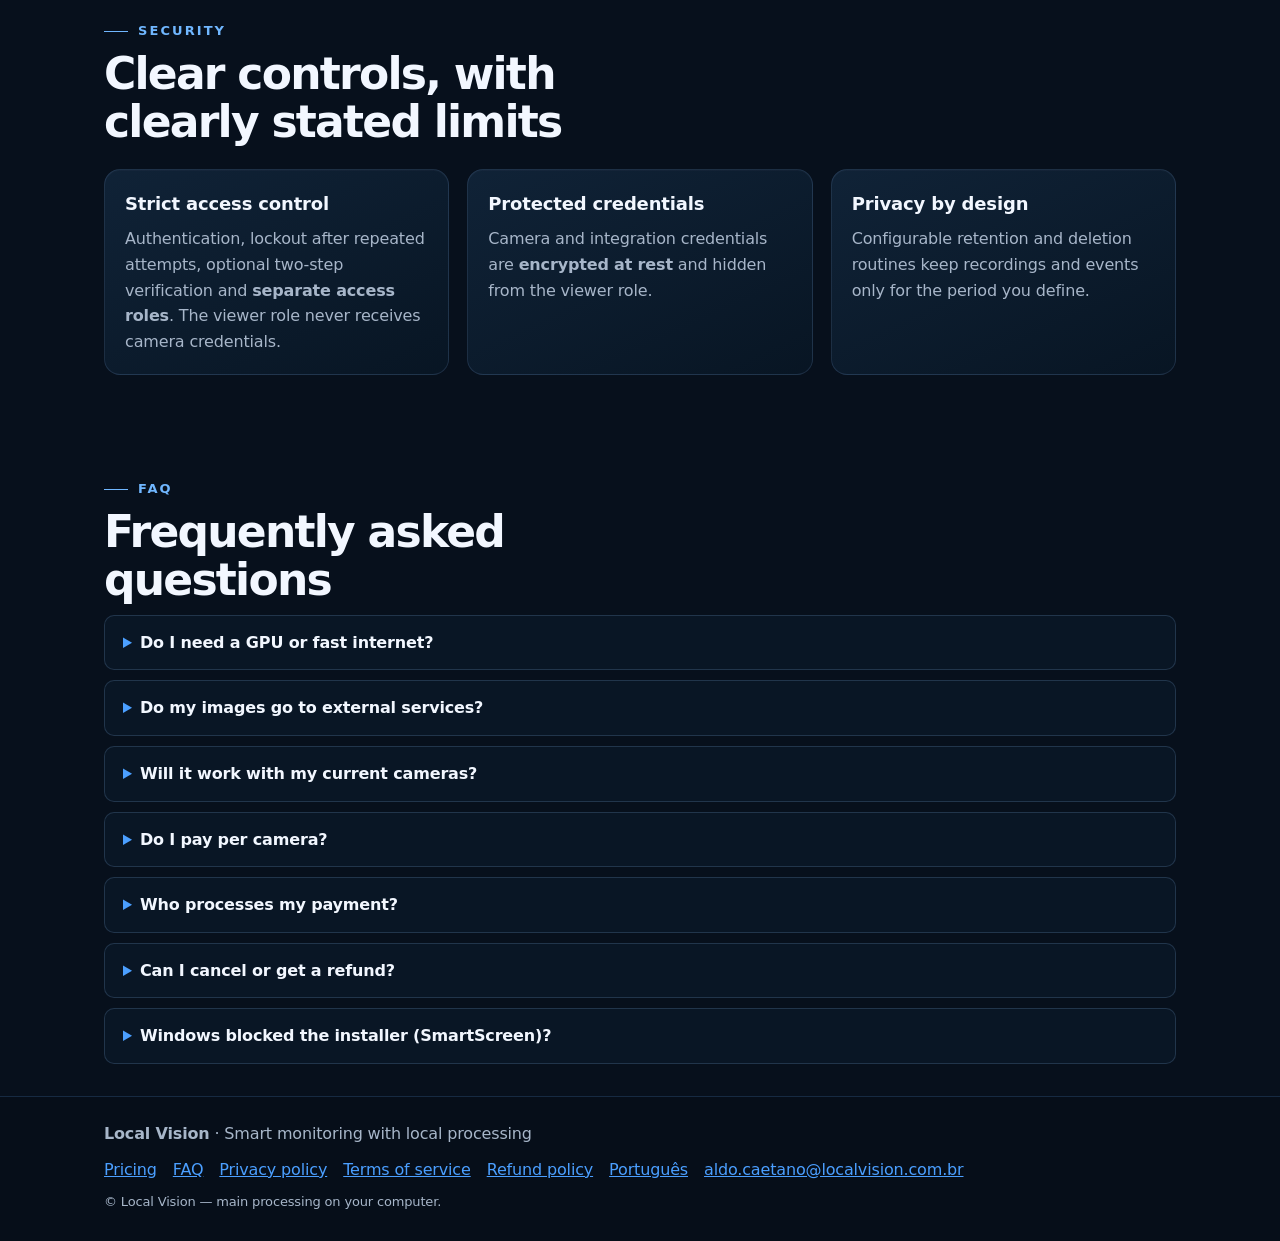
==== commit eef41171: "Atualiza o site" ====
--- a/index.html
+++ b/index.html
@@ -41,7 +41,7 @@
   <link rel="preconnect" href="https://fonts.googleapis.com" />
   <link rel="preconnect" href="https://fonts.gstatic.com" crossorigin />
   <link href="https://fonts.googleapis.com/css2?family=Inter:wght@400;500;600;700;800&amp;family=JetBrains+Mono:wght@400;500;600&amp;display=swap" rel="stylesheet" />
-  <link rel="stylesheet" href="assets/site.css?v=20260929" />
+  <link rel="stylesheet" href="assets/site.css?v=20260929b" />
   <script type="application/ld+json">{"@context": "https://schema.org", "@type": "FAQPage", "mainEntity": [{"@type": "Question", "name": "Do I need a GPU or fast internet?", "acceptedAnswer": {"@type": "Answer", "text": "No. Detection runs on the CPU. Performance depends on your computer, resolution and number of cameras. Internet is needed only for integrations you enable, the subscription and remote access."}}, {"@type": "Question", "name": "Do my images go to external services?", "acceptedAnswer": {"@type": "Answer", "text": "Continuous video, recordings and the face database stay on your machine. If you enable Telegram, alert photos are sent to it."}}, {"@type": "Question", "name": "Will it work with my current cameras?", "acceptedAnswer": {"@type": "Answer", "text": "If they speak RTSP (most IP cameras, including Hikvision, Dahua, Reolink, Amcrest and TP-Link Tapo) or are USB webcams, yes."}}, {"@type": "Question", "name": "Do I pay per camera?", "acceptedAnswer": {"@type": "Answer", "text": "No. The subscription is US$ 29/month per installation, with as many cameras as your computer can handle."}}, {"@type": "Question", "name": "Who processes my payment?", "acceptedAnswer": {"@type": "Answer", "text": "Our order process is conducted by our online reseller Paddle.com. Paddle.com is the Merchant of Record for all our orders and handles billing, taxes, invoices and payment support."}}, {"@type": "Question", "name": "Can I cancel or get a refund?", "acceptedAnswer": {"@type": "Answer", "text": "You can cancel anytime; access continues until the end of the paid period. See the refund policy."}}, {"@type": "Question", "name": "Windows blocked the installer (SmartScreen)?", "acceptedAnswer": {"@type": "Answer", "text": "The installer isn't code-signed yet. On the SmartScreen screen, click “More info” and then “Run anyway”. You can verify the file's SHA256 from the download email."}}]}</script>
   <script defer src="https://static.cloudflareinsights.com/beacon.min.js" data-cf-beacon='{"token": "2425f0a6b76047ed88d276895d621326"}'></script>
 </head>
@@ -61,10 +61,10 @@
         <a href="#how-it-works">How it works</a>
         <a href="#pricing">Pricing</a>
         <a href="#security">Security</a>
-        <a href="https://localvision.com.br/" hreflang="pt-BR" lang="pt-BR">Português</a>
         <a class="nav-cta" href="#signup">Try it free</a>
       </nav>
       <div class="top-actions">
+        <a class="lang-switch" href="https://localvision.com.br/" hreflang="pt-BR" lang="pt-BR" title="Ver o site em português" aria-label="Ver o site em português"><svg viewBox="0 0 24 24" width="15" height="15" fill="none" stroke="currentColor" stroke-width="2" stroke-linecap="round" stroke-linejoin="round" aria-hidden="true"><circle cx="12" cy="12" r="10" /><path d="M2 12h20" /><path d="M12 2a15 15 0 0 1 0 20a15 15 0 0 1 0-20" /></svg>PT</a>
         <a class="btn btn-primary" href="#signup">Try it free</a>
         <button class="menu-btn" id="menuBtn" type="button" aria-expanded="false" aria-controls="nav">Menu</button>
       </div>
--- a/assets/site.css
+++ b/assets/site.css
@@ -55,6 +55,8 @@
 .btn-ghost { border-color: var(--border); color: var(--text-primary); background: var(--bg-surface); }
 .btn-ghost:hover { border-color: var(--accent); }
 .btn-lg { padding: 14px 24px; font-size: 17px; }
+.lang-switch { display: inline-flex; align-items: center; gap: 6px; padding: 7px 11px; border: 1px solid var(--border); border-radius: 8px; color: var(--text-secondary); background: var(--bg-surface); font-size: 13px; font-weight: 600; letter-spacing: .04em; text-decoration: none; transition: color .2s ease, border-color .2s ease; }
+.lang-switch:hover { color: var(--text-primary); border-color: var(--accent); }
 .menu-btn { display: none; background: var(--bg-surface); color: var(--text-primary); border: 1px solid var(--border); border-radius: 8px; padding: 8px 12px; }
 .hero { display: grid; grid-template-columns: minmax(380px, 460px) minmax(500px, 1.35fr); gap: 44px; padding: 64px 24px 40px; align-items: center; }
 .pill { display: inline-flex; align-items: center; gap: 8px; border: 1px solid var(--border); border-radius: 999px; padding: 6px 14px; color: var(--text-secondary); background: var(--bg-surface); font-size: 14px; }
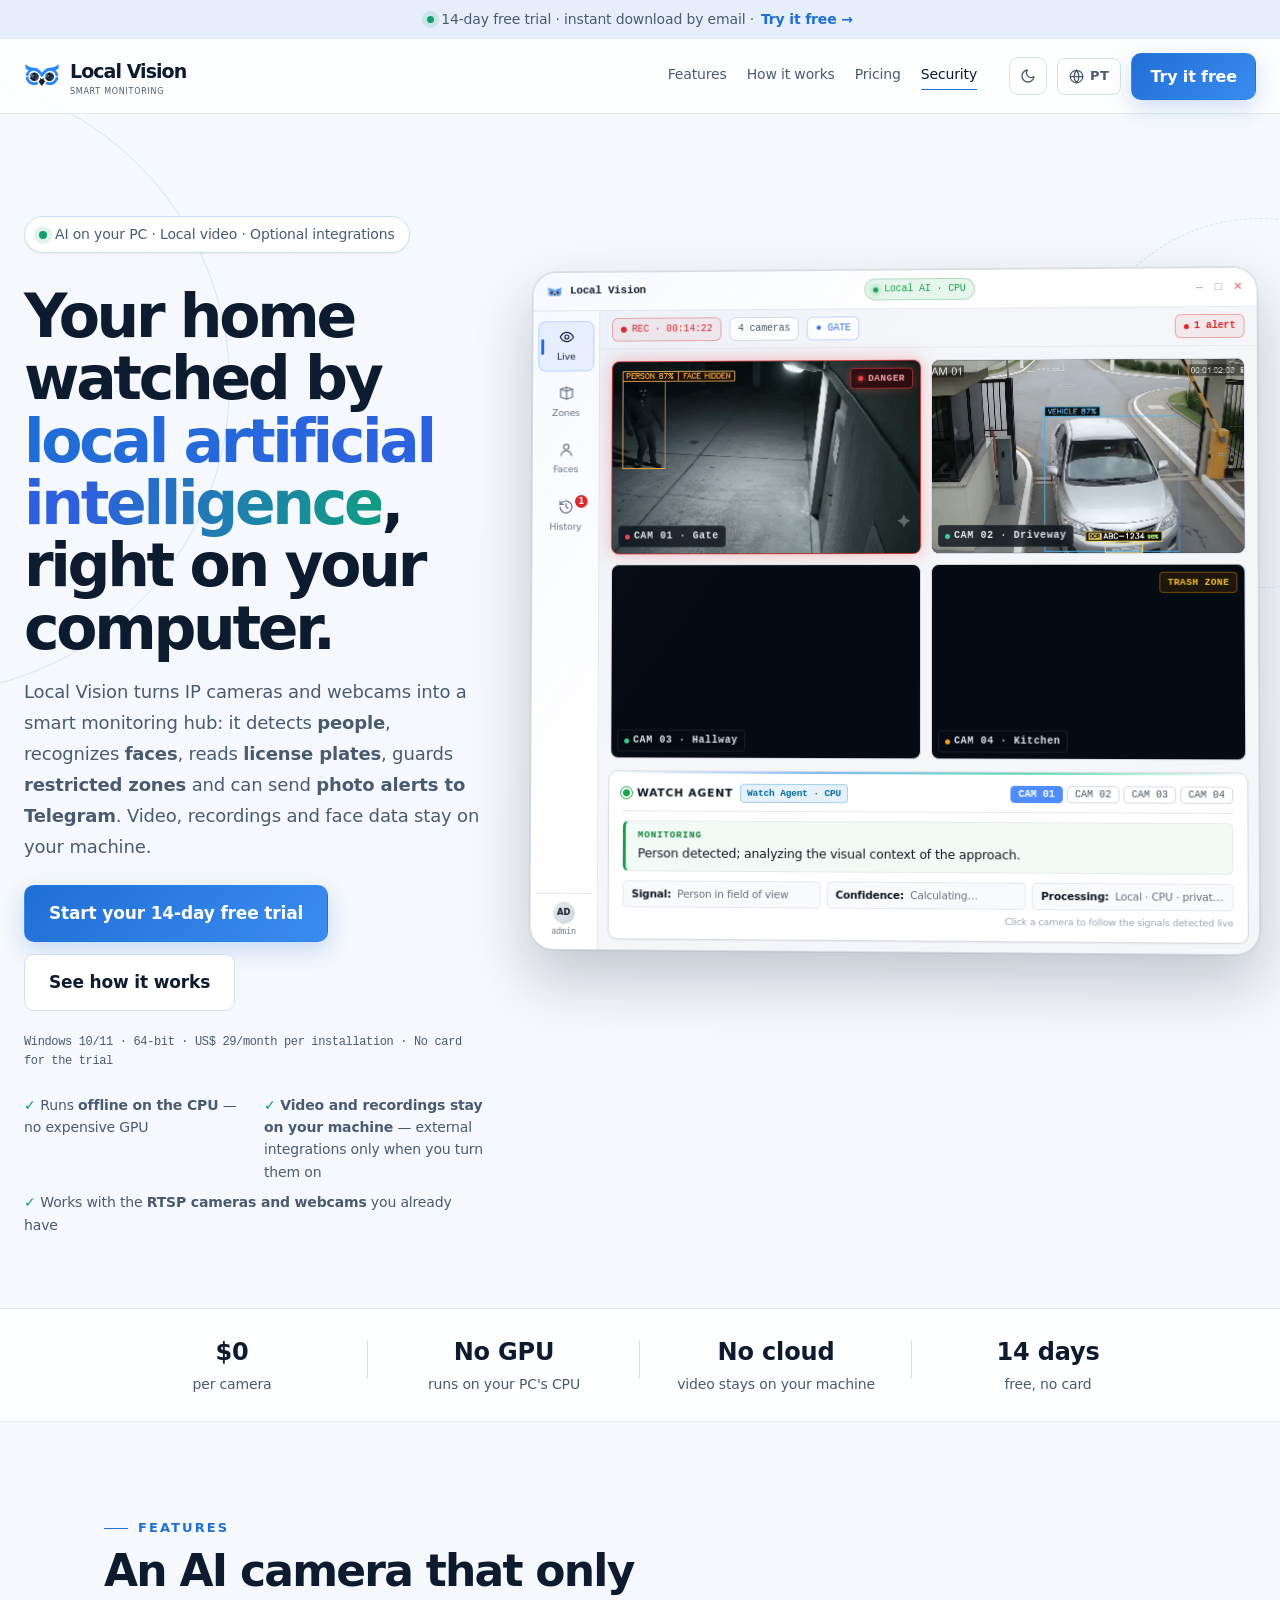
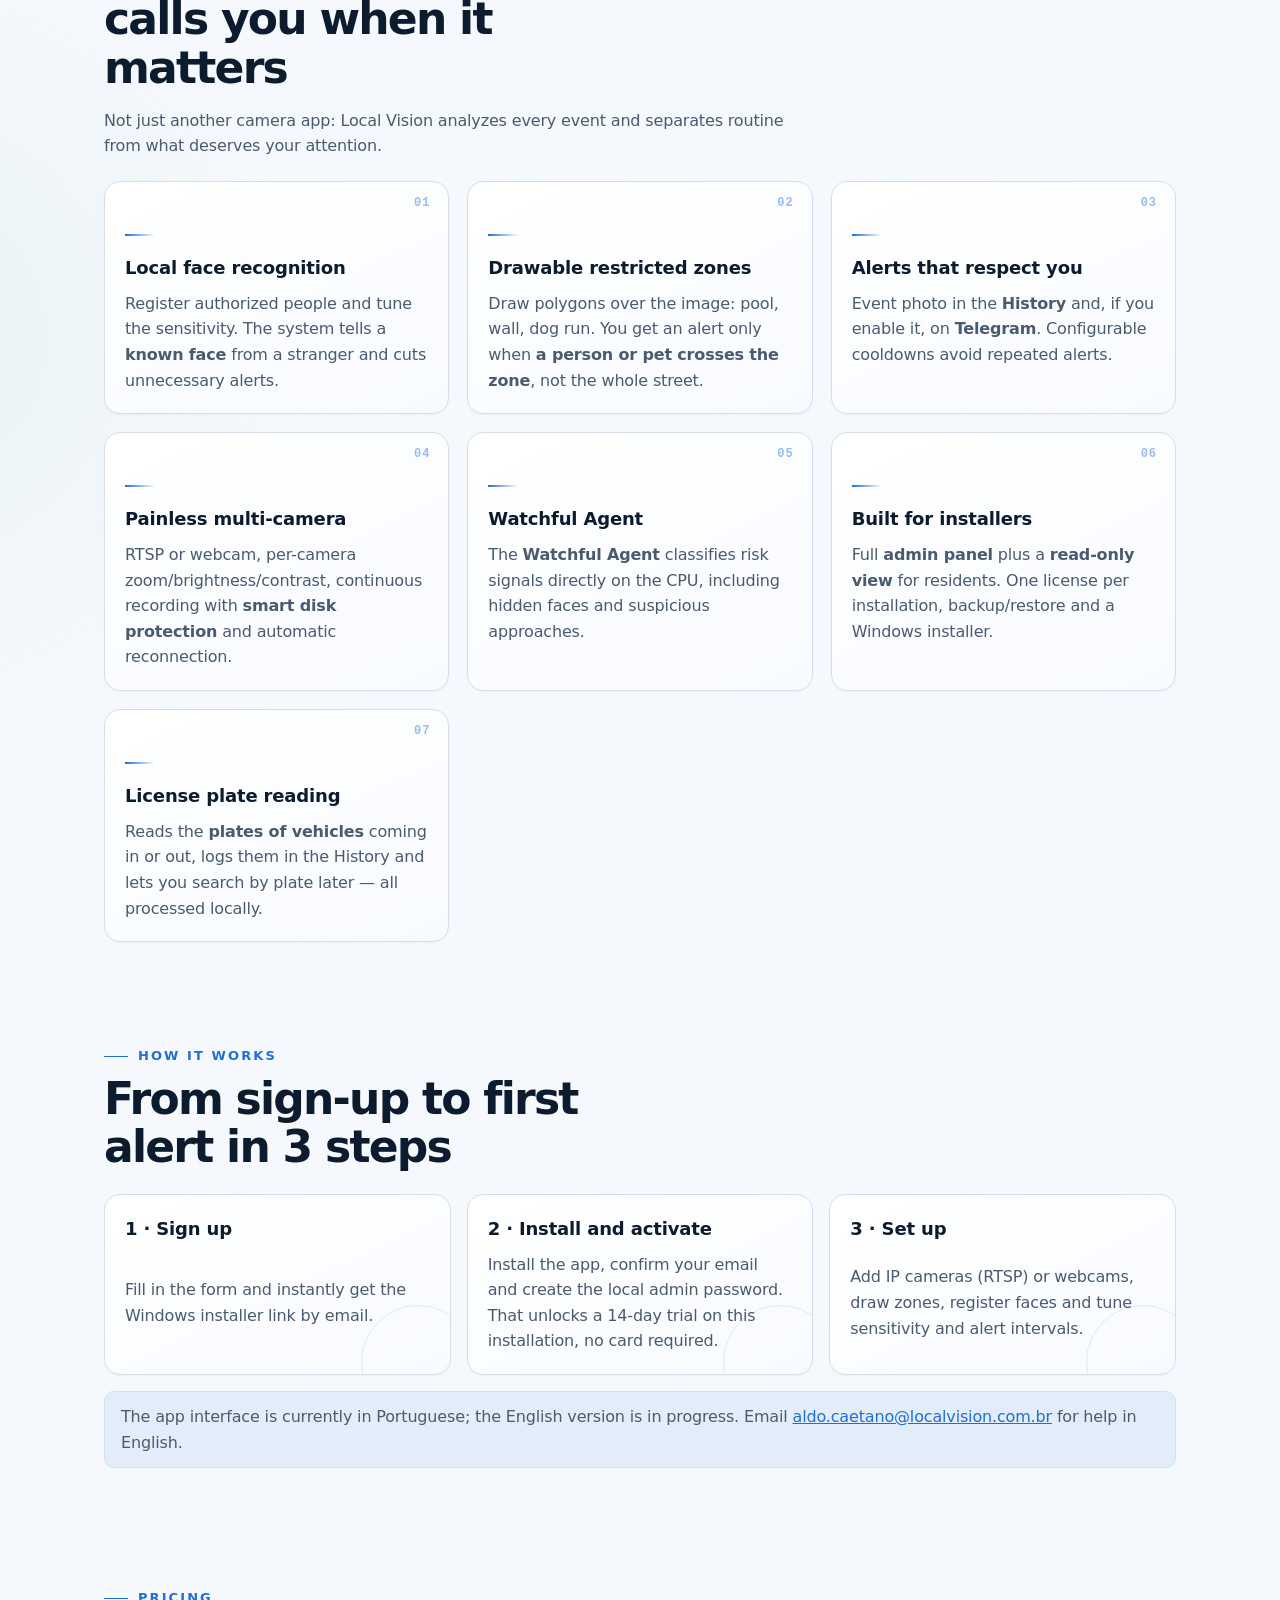
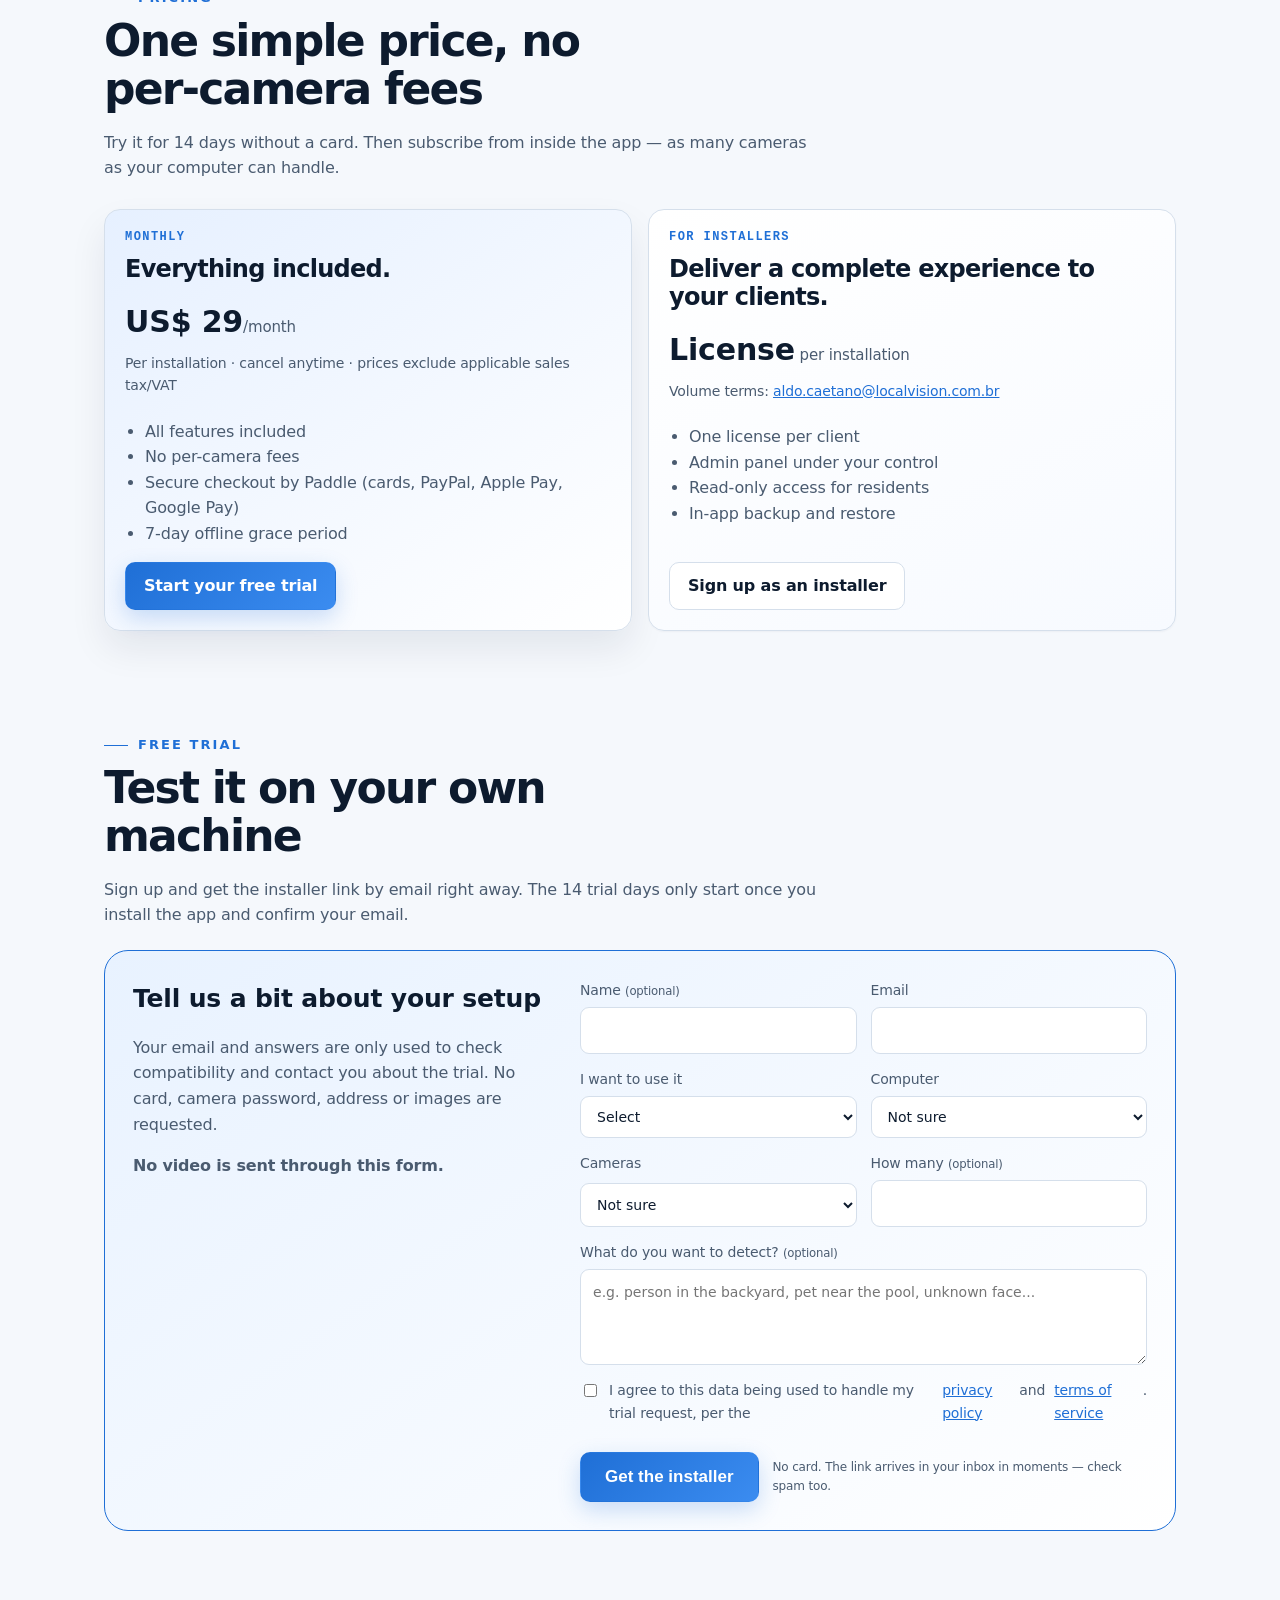
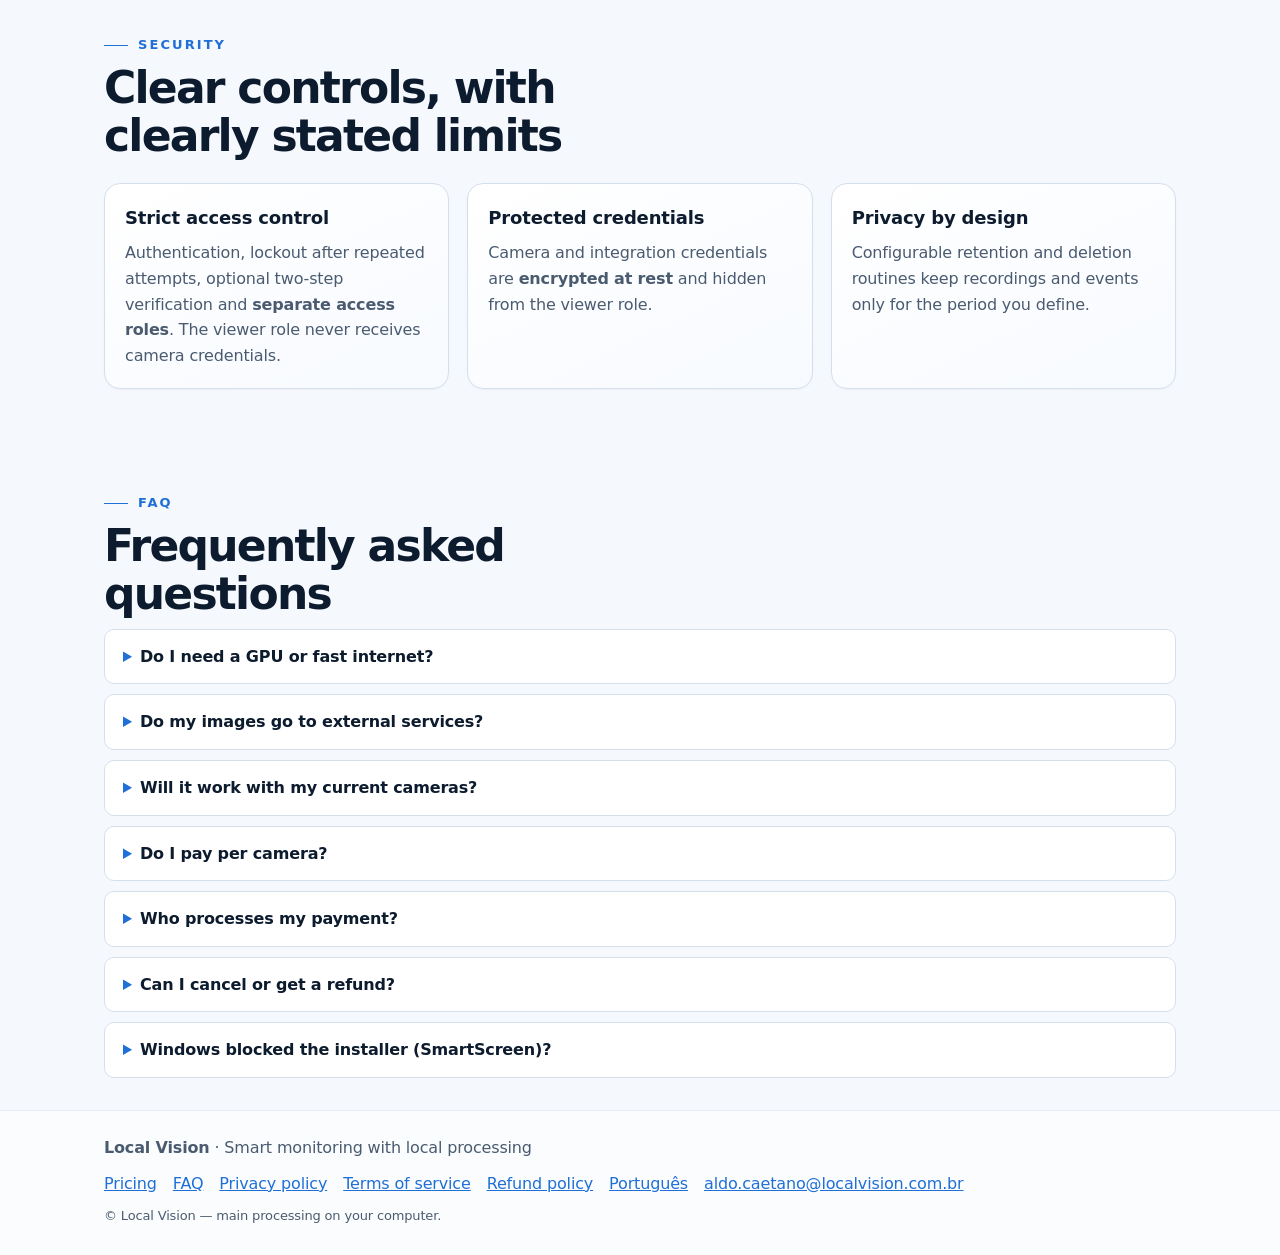
==== commit 0c572faf: "Turnstile on trial form" ====
--- a/index.html
+++ b/index.html
@@ -35,13 +35,14 @@
     "description": "Multi-camera AI monitoring on your own computer: person detection, face recognition, license plate reading, restricted zones and optional Telegram alerts."
   }
   </script>
-  <meta http-equiv="Content-Security-Policy" content="default-src 'self'; script-src 'self' https://static.cloudflareinsights.com; style-src 'self' https://fonts.googleapis.com 'unsafe-inline'; font-src 'self' https://fonts.gstatic.com; img-src 'self' data:; media-src 'self' https: data:; connect-src https://cloudflareinsights.com; form-action 'self' https://szsdhiimvrjerkvtqwzw.supabase.co; object-src 'none'; base-uri 'self'" />
+  <meta http-equiv="Content-Security-Policy" content="default-src 'self'; script-src 'self' https://static.cloudflareinsights.com https://challenges.cloudflare.com; frame-src https://challenges.cloudflare.com; style-src 'self' https://fonts.googleapis.com 'unsafe-inline'; font-src 'self' https://fonts.gstatic.com; img-src 'self' data:; media-src 'self' https: data:; connect-src https://cloudflareinsights.com; form-action 'self' https://szsdhiimvrjerkvtqwzw.supabase.co; object-src 'none'; base-uri 'self'" />
   <link rel="icon" type="image/png" sizes="32x32" href="assets/favicon-32x32.png?v=20260927-lens" />
   <link rel="apple-touch-icon" href="assets/apple-touch-icon.png?v=20260927-lens" />
   <link rel="preconnect" href="https://fonts.googleapis.com" />
   <link rel="preconnect" href="https://fonts.gstatic.com" crossorigin />
   <link href="https://fonts.googleapis.com/css2?family=Inter:wght@400;500;600;700;800&amp;family=JetBrains+Mono:wght@400;500;600&amp;display=swap" rel="stylesheet" />
-  <link rel="stylesheet" href="assets/site.css?v=20260929b" />
+  <link rel="stylesheet" href="assets/site.css?v=20261027" />
+  <script src="assets/theme.js?v=20261027"></script>
   <script type="application/ld+json">{"@context": "https://schema.org", "@type": "FAQPage", "mainEntity": [{"@type": "Question", "name": "Do I need a GPU or fast internet?", "acceptedAnswer": {"@type": "Answer", "text": "No. Detection runs on the CPU. Performance depends on your computer, resolution and number of cameras. Internet is needed only for integrations you enable, the subscription and remote access."}}, {"@type": "Question", "name": "Do my images go to external services?", "acceptedAnswer": {"@type": "Answer", "text": "Continuous video, recordings and the face database stay on your machine. If you enable Telegram, alert photos are sent to it."}}, {"@type": "Question", "name": "Will it work with my current cameras?", "acceptedAnswer": {"@type": "Answer", "text": "If they speak RTSP (most IP cameras, including Hikvision, Dahua, Reolink, Amcrest and TP-Link Tapo) or are USB webcams, yes."}}, {"@type": "Question", "name": "Do I pay per camera?", "acceptedAnswer": {"@type": "Answer", "text": "No. The subscription is US$ 29/month per installation, with as many cameras as your computer can handle."}}, {"@type": "Question", "name": "Who processes my payment?", "acceptedAnswer": {"@type": "Answer", "text": "Our order process is conducted by our online reseller Paddle.com. Paddle.com is the Merchant of Record for all our orders and handles billing, taxes, invoices and payment support."}}, {"@type": "Question", "name": "Can I cancel or get a refund?", "acceptedAnswer": {"@type": "Answer", "text": "You can cancel anytime; access continues until the end of the paid period. See the refund policy."}}, {"@type": "Question", "name": "Windows blocked the installer (SmartScreen)?", "acceptedAnswer": {"@type": "Answer", "text": "The installer isn't code-signed yet. On the SmartScreen screen, click “More info” and then “Run anyway”. You can verify the file's SHA256 from the download email."}}]}</script>
   <script defer src="https://static.cloudflareinsights.com/beacon.min.js" data-cf-beacon='{"token": "2425f0a6b76047ed88d276895d621326"}'></script>
 </head>
@@ -272,7 +273,7 @@
           <p>Your email and answers are only used to check compatibility and contact you about the trial. No card, camera password, address or images are requested.</p>
           <p><strong>No video is sent through this form.</strong></p>
         </div>
-        <form class="signup-form" id="trialForm" method="post" action="https://szsdhiimvrjerkvtqwzw.supabase.co/functions/v1/relay/trial-interest" accept-charset="UTF-8">
+        <form class="signup-form" id="trialForm" data-turnstile-sitekey="0x4AAAAAAF8SWBgkpJ56iAJg" method="post" action="https://szsdhiimvrjerkvtqwzw.supabase.co/functions/v1/relay/trial-interest" accept-charset="UTF-8">
           <input type="hidden" name="lang" value="en" />
           <label class="field"><span>Name <small>(optional)</small></span><input name="name" autocomplete="name" maxlength="120" /></label>
           <label class="field"><span>Email</span><input type="email" name="email" autocomplete="email" maxlength="254" required /></label>
@@ -319,6 +320,6 @@
     </div>
   </footer>
 
-  <script src="assets/site.js?v=20260929" defer></script>
+  <script src="assets/site.js?v=20261111" defer></script>
 </body>
 </html>
--- a/assets/site.css
+++ b/assets/site.css
@@ -856,3 +856,223 @@
   .legal-toc { grid-template-columns: 1fr; }
   .legal-actions .btn { padding: 8px 12px; font-size: 14px; }
 }
+
+/* Botão flutuante de WhatsApp. */
+.wa-fab { position: fixed; right: 18px; bottom: 18px; z-index: 50; display: inline-flex; align-items: center; gap: 8px; padding: 12px 16px; border-radius: 999px; background: #1fae5b; color: #fff; font-weight: 600; text-decoration: none; box-shadow: 0 10px 28px rgba(0,0,0,.35); transition: transform .18s ease, background .18s ease; }
+.wa-fab:hover { background: #22c55e; transform: translateY(-2px); }
+.wa-fab:focus-visible { outline: 3px solid #fff; outline-offset: 3px; }
+@media (max-width: 600px) {
+  .wa-fab { padding: 14px; right: 14px; bottom: 14px; }
+  .wa-fab span { display: none; }
+}
+@media print { .wa-fab { display: none; } }
+
+/* Hero fiel à tela Ao vivo do app: seletor Grade/Individual, painel
+   "Agente com visão" com os controles reais e coluna "Eventos ao vivo". */
+.stage-seg { margin-left: auto; display: inline-flex; border: 1px solid rgba(133,180,227,.18); border-radius: 5px; overflow: hidden; font-family: var(--font-sans); }
+.stage-seg span { padding: 3px 9px; color: #94a3b8; }
+.stage-seg .on { background: #4f8cff; color: #fff; font-weight: 600; }
+.mock-cam-badge { font-family: var(--font-mono); font-weight: 700; letter-spacing: .06em; }
+.agent-title { text-transform: uppercase; letter-spacing: .06em; font-size: 11px; }
+.agent-cam-pill { padding: 1px 7px; border-radius: 4px; background: rgba(79,140,255,.14); border: 1px solid rgba(79,140,255,.3); color: #79b7ff; font: 600 9.5px var(--font-mono); }
+.agent-snap { font-size: 10.5px; color: #cbd5e1; padding: 3px 9px; border: 1px solid rgba(133,180,227,.2); border-radius: 5px; background: rgba(15,30,48,.6); }
+.agent-meta-line { margin: 2px 0 0; font: 10px var(--font-mono); color: #94a3b8; }
+.agent-controls { display: flex; align-items: center; gap: 14px; flex-wrap: wrap; font-size: 10.5px; color: #cbd5e1; }
+.agent-toggle { display: inline-flex; align-items: center; gap: 6px; }
+.agent-controls .sw { position: relative; width: 24px; height: 13px; border-radius: 99px; background: #334155; }
+.agent-controls .sw::after { content: ""; position: absolute; top: 2px; left: 2px; width: 9px; height: 9px; border-radius: 50%; background: #94a3b8; }
+.agent-controls .sw.on { background: #4f8cff; }
+.agent-controls .sw.on::after { left: 13px; background: #fff; }
+.agent-sens { margin-left: auto; display: inline-flex; align-items: center; gap: 7px; color: #94a3b8; }
+.agent-sens .sens { position: relative; width: 56px; height: 3px; border-radius: 3px; background: #334155; }
+.agent-sens .sens b { position: absolute; inset: 0 28% 0 0; border-radius: 3px; background: #4f8cff; }
+.agent-sens .sens b::after { content: ""; position: absolute; right: -5px; top: -4px; width: 11px; height: 11px; border-radius: 50%; background: #4f8cff; }
+.app-events { width: 176px; flex: none; display: flex; flex-direction: column; border-left: 1px solid rgba(133,180,227,.14); background: rgba(7,14,24,.92); }
+.app-events-head { display: flex; align-items: center; gap: 6px; padding: 9px 10px; font-size: 11px; font-weight: 700; color: #f1f5f9; border-bottom: 1px solid rgba(133,180,227,.12); }
+.app-events-dot { width: 6px; height: 6px; border-radius: 50%; background: #34d399; }
+.app-events ul { list-style: none; margin: 0; padding: 4px 0; }
+.app-events li { display: grid; grid-template-columns: 44px 1fr; gap: 3px 7px; padding: 7px 9px; border-bottom: 1px solid rgba(133,180,227,.08); font-size: 10px; }
+.app-events li.evt-crit { background: rgba(239,68,68,.08); }
+.app-events img { grid-row: span 2; width: 44px; height: 25px; object-fit: cover; border-radius: 3px; }
+.app-events li span { display: grid; gap: 3px; min-width: 0; }
+.app-events strong { color: #e2e8f0; font-weight: 600; line-height: 1.25; }
+.app-events time { grid-column: 2; font: 9px var(--font-mono); color: #64748b; }
+.evt-pill { justify-self: start; font: normal 700 8px var(--font-mono); letter-spacing: .06em; text-transform: uppercase; padding: 1px 5px; border-radius: 3px; }
+.evt-pill.crit { color: #fca5a5; background: rgba(239,68,68,.16); }
+.evt-pill.warn { color: #fcd34d; background: rgba(245,158,11,.16); }
+.evt-pill.info { color: #7dd3fc; background: rgba(56,189,248,.14); }
+.evt-pill.ok { color: #6ee7b7; background: rgba(52,211,153,.14); }
+/* A coluna de eventos só cabe com o card largo; abaixo disso a grade tem prioridade. */
+@media (max-width: 1279px) { .app-events { display: none; } }
+@media (max-width: 600px) {
+  .stage-seg, .agent-snap, .agent-sens, .agent-meta-line { display: none; }
+  .agent-controls { gap: 12px; font-size: 10px; }
+}
+
+/* ════════════════════════════════════════════════════════════════════════
+   Modo claro (html[data-theme="light"], botão sol/lua do assets/theme.js).
+   O mockup do app no hero acompanha, com as cores do modo claro do app
+   (static/style.css); só os rótulos sobre o vídeo seguem escuros, como lá.
+   ════════════════════════════════════════════════════════════════════════ */
+.theme-btn { display: inline-grid; place-items: center; width: 38px; height: 38px; padding: 0; border: 1px solid var(--border); border-radius: 10px; background: var(--bg-surface); color: var(--text-secondary); cursor: pointer; transition: color .2s ease, border-color .2s ease; }
+.theme-btn:hover { color: var(--text-primary); border-color: var(--accent); }
+.theme-btn:focus-visible { outline: 2px solid var(--accent); outline-offset: 2px; }
+
+html[data-theme="light"] {
+  --bg-base: #f5f8fc;
+  --bg-surface: #ffffff;
+  --bg-elevated: #ffffff;
+  --border: #d5dfeb;
+  --border-subtle: #e3eaf3;
+  --text-primary: #0d1b2e;
+  --text-secondary: #4a5b70;
+  --accent: #1f6fd6;
+  --accent-hover: #175bb3;
+  --accent-faint: rgba(31, 111, 214, .08);
+  --ok: #0f9f68;
+}
+html[data-theme="light"] body {
+  background:
+    radial-gradient(900px 620px at 88% -12%, rgba(75, 159, 255, .16), transparent 64%),
+    radial-gradient(760px 620px at -14% 32%, rgba(28, 152, 145, .07), transparent 64%),
+    var(--bg-base);
+}
+html[data-theme="light"] body::before { background-image: linear-gradient(rgba(13,27,46,.05) 1px, transparent 1px), linear-gradient(90deg, rgba(13,27,46,.05) 1px, transparent 1px); }
+html[data-theme="light"] .announce { background: rgba(31, 111, 214, .07); border-bottom-color: var(--border-subtle); }
+html[data-theme="light"] .announce-signal { box-shadow: 0 0 0 5px rgba(15,159,104,.12); }
+html[data-theme="light"] .top { background: rgba(255, 255, 255, .82); border-bottom-color: var(--border-subtle); }
+html[data-theme="light"] .btn-primary { background: linear-gradient(135deg, #1f6fd6, #3b8cf0); box-shadow: 0 8px 22px rgba(31, 111, 214, .22); }
+html[data-theme="light"] .btn-primary:hover { background: linear-gradient(135deg, #175bb3, #2f7fe0); box-shadow: 0 12px 28px rgba(31, 111, 214, .3); }
+html[data-theme="light"] .btn-ghost { background: #fff; border-color: var(--border); }
+html[data-theme="light"] .hero-orbit { border-color: rgba(31, 111, 214, .14); }
+html[data-theme="light"] .pill { border-color: rgba(31, 111, 214, .22); background: #fff; box-shadow: 0 1px 2px rgba(13,27,46,.05); }
+html[data-theme="light"] .dot { box-shadow: 0 0 0 5px rgba(15,159,104,.12); }
+html[data-theme="light"] .hl { background: linear-gradient(105deg, #1f6fd6, #2f5fe0 60%, #0f9f7f); -webkit-background-clip: text; background-clip: text; }
+html[data-theme="light"] .hero-card { box-shadow: 0 28px 60px rgba(13, 27, 46, .22), 0 0 0 1px rgba(13, 27, 46, .06); }
+html[data-theme="light"] .hero-card:hover { box-shadow: 0 32px 70px rgba(13, 27, 46, .28), 0 0 0 1px rgba(31, 111, 214, .35); }
+html[data-theme="light"] .strip { background: rgba(255, 255, 255, .8); border-color: var(--border-subtle); }
+html[data-theme="light"] .strip-inner strong { color: var(--text-primary); }
+html[data-theme="light"] .kicker,
+html[data-theme="light"] .eyebrow,
+html[data-theme="light"] .audience-label { color: var(--accent) !important; }
+html[data-theme="light"] .card,
+html[data-theme="light"] .steps li { border-color: var(--border); background: linear-gradient(155deg, #ffffff, #f7faff); box-shadow: 0 1px 2px rgba(13,27,46,.04); }
+html[data-theme="light"] .grid .card:hover { border-color: rgba(31,111,214,.45); box-shadow: 0 14px 28px rgba(13,27,46,.08); }
+html[data-theme="light"] .feature-index { color: rgba(31,111,214,.45); }
+html[data-theme="light"] .steps li::after { border-color: rgba(31,111,214,.12); }
+html[data-theme="light"] .dl-main { border-color: rgba(31,111,214,.55); background: linear-gradient(145deg, #eaf3ff, #ffffff); }
+html[data-theme="light"] .dl-verify,
+html[data-theme="light"] .table-wrap,
+html[data-theme="light"] details { border-color: var(--border); background: #fff; }
+html[data-theme="light"] details[open] { border-color: rgba(31,111,214,.45); background: #f7faff; }
+html[data-theme="light"] .dl-verify pre { background: #f1f5fa; }
+html[data-theme="light"] .install-points li::before { background: rgba(15,159,104,.12); }
+html[data-theme="light"] .tech-check { border-color: var(--border-subtle); background: #f7faff; }
+html[data-theme="light"] .tech-check summary { color: var(--text-secondary); }
+html[data-theme="light"] th:nth-child(2),
+html[data-theme="light"] td:nth-child(2) { background: rgba(31,111,214,.07); }
+html[data-theme="light"] .plan.featured { background: linear-gradient(145deg, #e6f0ff, #ffffff); box-shadow: 0 18px 36px rgba(13,27,46,.08); }
+html[data-theme="light"] .signup-box { background: linear-gradient(145deg, #e8f2ff, #ffffff); }
+html[data-theme="light"] .field input,
+html[data-theme="light"] .field select,
+html[data-theme="light"] .field textarea { background: #fff; }
+html[data-theme="light"] .cta-box { border-color: rgba(31,111,214,.4); background: radial-gradient(600px 250px at 50% 0, rgba(75,159,255,.16), transparent 65%), linear-gradient(145deg, #eef5ff, #ffffff); box-shadow: 0 24px 50px rgba(13,27,46,.08); }
+html[data-theme="light"] .cta-box::before,
+html[data-theme="light"] .cta-box::after { border-color: rgba(31,111,214,.12); }
+html[data-theme="light"] .foot { background: rgba(255,255,255,.6); }
+html[data-theme="light"] .legal a { color: var(--accent); }
+html[data-theme="light"] .wa-fab { box-shadow: 0 10px 24px rgba(13,27,46,.2); }
+html[data-theme="light"] .wa-fab:focus-visible { outline-color: var(--text-primary); }
+
+/* Mockup do app (hero-card) no modo claro */
+html[data-theme="light"] .hero-card { background: #f4f6f9; border-color: #d6dbe3; }
+html[data-theme="light"] .hero-card::before { background: linear-gradient(125deg, rgba(79,140,255,.05), transparent 35%); }
+html[data-theme="light"] .app-titlebar { background: #ffffff; border-bottom-color: #e6e9ef; color: #4b5563; }
+html[data-theme="light"] .app-title-brand { color: #111827; }
+html[data-theme="light"] .app-title-status { color: #16a34a; background: rgba(22,163,74,.1); border-color: rgba(22,163,74,.28); }
+html[data-theme="light"] .app-win-controls { color: #6b7280; }
+html[data-theme="light"] .app-win-close { color: #dc2626; }
+html[data-theme="light"] .app-sidebar { background: #ffffff; border-right-color: #e6e9ef; }
+html[data-theme="light"] .app-nav-item { color: #6b7280; }
+html[data-theme="light"] .app-nav-item.active { color: #111827; background: rgba(79,140,255,.1); border-color: rgba(79,140,255,.3); box-shadow: none; }
+html[data-theme="light"] .app-nav-badge { background: #dc2626; box-shadow: none; }
+html[data-theme="light"] .app-sidebar-user { border-top-color: #e6e9ef; }
+html[data-theme="light"] .app-user-avatar { background: linear-gradient(135deg, #e4e8ee, #cfd6e0); border-color: #d6dbe3; color: #111827; }
+html[data-theme="light"] .app-user-role { color: #6b7280; }
+html[data-theme="light"] .app-stage-bar { background: transparent; border-bottom-color: #e6e9ef; }
+html[data-theme="light"] .stage-chip { background: #ffffff; border-color: #d6dbe3; color: #4b5563; }
+html[data-theme="light"] .stage-chip.rec,
+html[data-theme="light"] .stage-chip.crit { color: #dc2626; border-color: rgba(220,38,38,.35); background: rgba(220,38,38,.06); }
+html[data-theme="light"] .stage-dot { background: #dc2626; box-shadow: none; }
+html[data-theme="light"] .stage-chip-active { color: #2f6fe6; border-color: rgba(79,140,255,.35); }
+html[data-theme="light"] .stage-seg { border-color: #d6dbe3; background: #ffffff; }
+html[data-theme="light"] .stage-seg span { color: #4b5563; }
+html[data-theme="light"] .stage-seg .on { color: #fff; }
+html[data-theme="light"] .mock-cam { border-color: #d6dbe3; }
+html[data-theme="light"] .mock-cam:hover { box-shadow: 0 6px 16px rgba(16,24,40,.15); }
+html[data-theme="light"] .agent-panel { background: #ffffff; border-color: #d6dbe3; box-shadow: 0 1px 2px rgba(16,24,40,.06); }
+html[data-theme="light"] .agent-panel-header { border-bottom-color: #e6e9ef; }
+html[data-theme="light"] .agent-title { color: #111827; }
+html[data-theme="light"] .agent-radar { background: #16a34a; }
+html[data-theme="light"] .agent-radar::after { border-color: #16a34a; }
+html[data-theme="light"] .agent-panel.is-analyzing .agent-radar { background: #d97706; }
+html[data-theme="light"] .agent-panel.is-analyzing .agent-radar::after { border-color: #d97706; }
+html[data-theme="light"] .agent-cam-pill { background: rgba(79,140,255,.1); border-color: rgba(79,140,255,.3); color: #2f6fe6; }
+html[data-theme="light"] .agent-snap { background: #ffffff; border-color: #d6dbe3; color: #4b5563; }
+html[data-theme="light"] .agent-narration { background: #f8fafc; border-color: #e6e9ef; }
+html[data-theme="light"] .agent-narration.agent-state-monitoring { border-left-color: #16a34a; background: rgba(22,163,74,.06); }
+html[data-theme="light"] .agent-narration.agent-state-warn { border-left-color: #d97706; background: rgba(217,119,6,.07); }
+html[data-theme="light"] .agent-narration.agent-state-critical { border-left-color: #dc2626; background: rgba(220,38,38,.06); }
+html[data-theme="light"] .agent-verdict { color: #b45309; }
+html[data-theme="light"] .agent-state-monitoring .agent-verdict { color: #15803d; }
+html[data-theme="light"] .agent-state-critical .agent-verdict { color: #b91c1c; }
+html[data-theme="light"] .agent-text { color: #111827; }
+html[data-theme="light"] .agent-meta-line { color: #6b7280; }
+html[data-theme="light"] .agent-controls { color: #4b5563; }
+html[data-theme="light"] .agent-controls .sw { background: #d6dbe3; }
+html[data-theme="light"] .agent-controls .sw::after { background: #ffffff; }
+html[data-theme="light"] .agent-controls .sw.on { background: #4f8cff; }
+html[data-theme="light"] .agent-sens { color: #6b7280; }
+html[data-theme="light"] .agent-sens .sens { background: #d6dbe3; }
+html[data-theme="light"] .app-events { background: #ffffff; border-left-color: #e6e9ef; }
+html[data-theme="light"] .app-events-head { color: #111827; border-bottom-color: #e6e9ef; }
+html[data-theme="light"] .app-events-dot { background: #16a34a; }
+html[data-theme="light"] .app-events li { border-bottom-color: #eef1f5; }
+html[data-theme="light"] .app-events li.evt-crit { background: rgba(220,38,38,.05); }
+html[data-theme="light"] .app-events strong { color: #111827; }
+html[data-theme="light"] .app-events time { color: #6b7280; }
+html[data-theme="light"] .evt-pill.crit { color: #b91c1c; background: rgba(220,38,38,.1); }
+html[data-theme="light"] .evt-pill.warn { color: #b45309; background: rgba(217,119,6,.12); }
+html[data-theme="light"] .evt-pill.info { color: #0369a1; background: rgba(2,132,199,.1); }
+html[data-theme="light"] .evt-pill.ok { color: #15803d; background: rgba(22,163,74,.1); }
+html[data-theme="light"] .agent-tag-vlm { background: rgba(2,132,199,.1); border-color: rgba(2,132,199,.3); color: #0369a1; }
+html[data-theme="light"] .agent-cam-tab { background: #ffffff; border-color: #d6dbe3; color: #4b5563; }
+html[data-theme="light"] .agent-cam-tab:hover { color: #111827; border-color: rgba(79,140,255,.45); }
+html[data-theme="light"] .agent-cam-tab.active { color: #fff; background: #4f8cff; border-color: #4f8cff; box-shadow: none; }
+html[data-theme="light"] .agent-meta-item { background: #f8fafc; border-color: #e6e9ef; color: #6b7280; }
+html[data-theme="light"] .agent-meta-item strong { color: #111827; }
+html[data-theme="light"] .agent-hint { color: #9ca3af; }
+html[data-theme="light"] .stage-dot-crit { background: #dc2626; }
+
+/* ─────────────────────────────────────────────────────────────────────────
+   Quiz de encaminhamento (#monte, 27/10/2026) e 4 cards de planos.
+   ───────────────────────────────────────────────────────────────────────── */
+.quiz { display: grid; gap: 14px; margin-top: 22px; }
+.quiz-q { border: 1px solid var(--border); border-radius: var(--r-lg); background: var(--bg-surface); padding: 14px 16px 16px; margin: 0; display: flex; flex-wrap: wrap; gap: 8px; }
+.quiz-q legend { padding: 0 6px; font-weight: 700; color: var(--text-primary); }
+.quiz-q label { display: inline-flex; align-items: center; gap: 8px; border: 1px solid var(--border); border-radius: 999px; padding: 8px 14px; cursor: pointer; color: var(--text-secondary); font-size: 14px; }
+.quiz-q label:hover { border-color: var(--accent); }
+.quiz-q input { accent-color: var(--accent); margin: 0; }
+.quiz-q label:has(input:checked) { border-color: var(--accent); background: var(--accent-faint); color: var(--text-primary); }
+.quiz-q input:focus-visible { outline: 2px solid var(--accent); outline-offset: 2px; }
+.quiz-result { min-height: 24px; }
+.quiz-hint { color: var(--text-secondary); margin: 0; }
+.quiz-card { border: 1px solid var(--accent); border-radius: var(--r-lg); background: var(--bg-surface); padding: 20px; }
+.quiz-card h3 { margin: 0 0 8px; }
+.quiz-card p { color: var(--text-secondary); margin: 0 0 10px; }
+.quiz-note { font-size: 14px; }
+.quiz-actions { display: flex; flex-wrap: wrap; gap: 10px; margin-top: 6px; }
+@media (max-width: 600px) {
+  .quiz-q label { flex: 1 1 100%; border-radius: 12px; }
+  .quiz-actions .btn { flex: 1 1 100%; text-align: center; }
+}
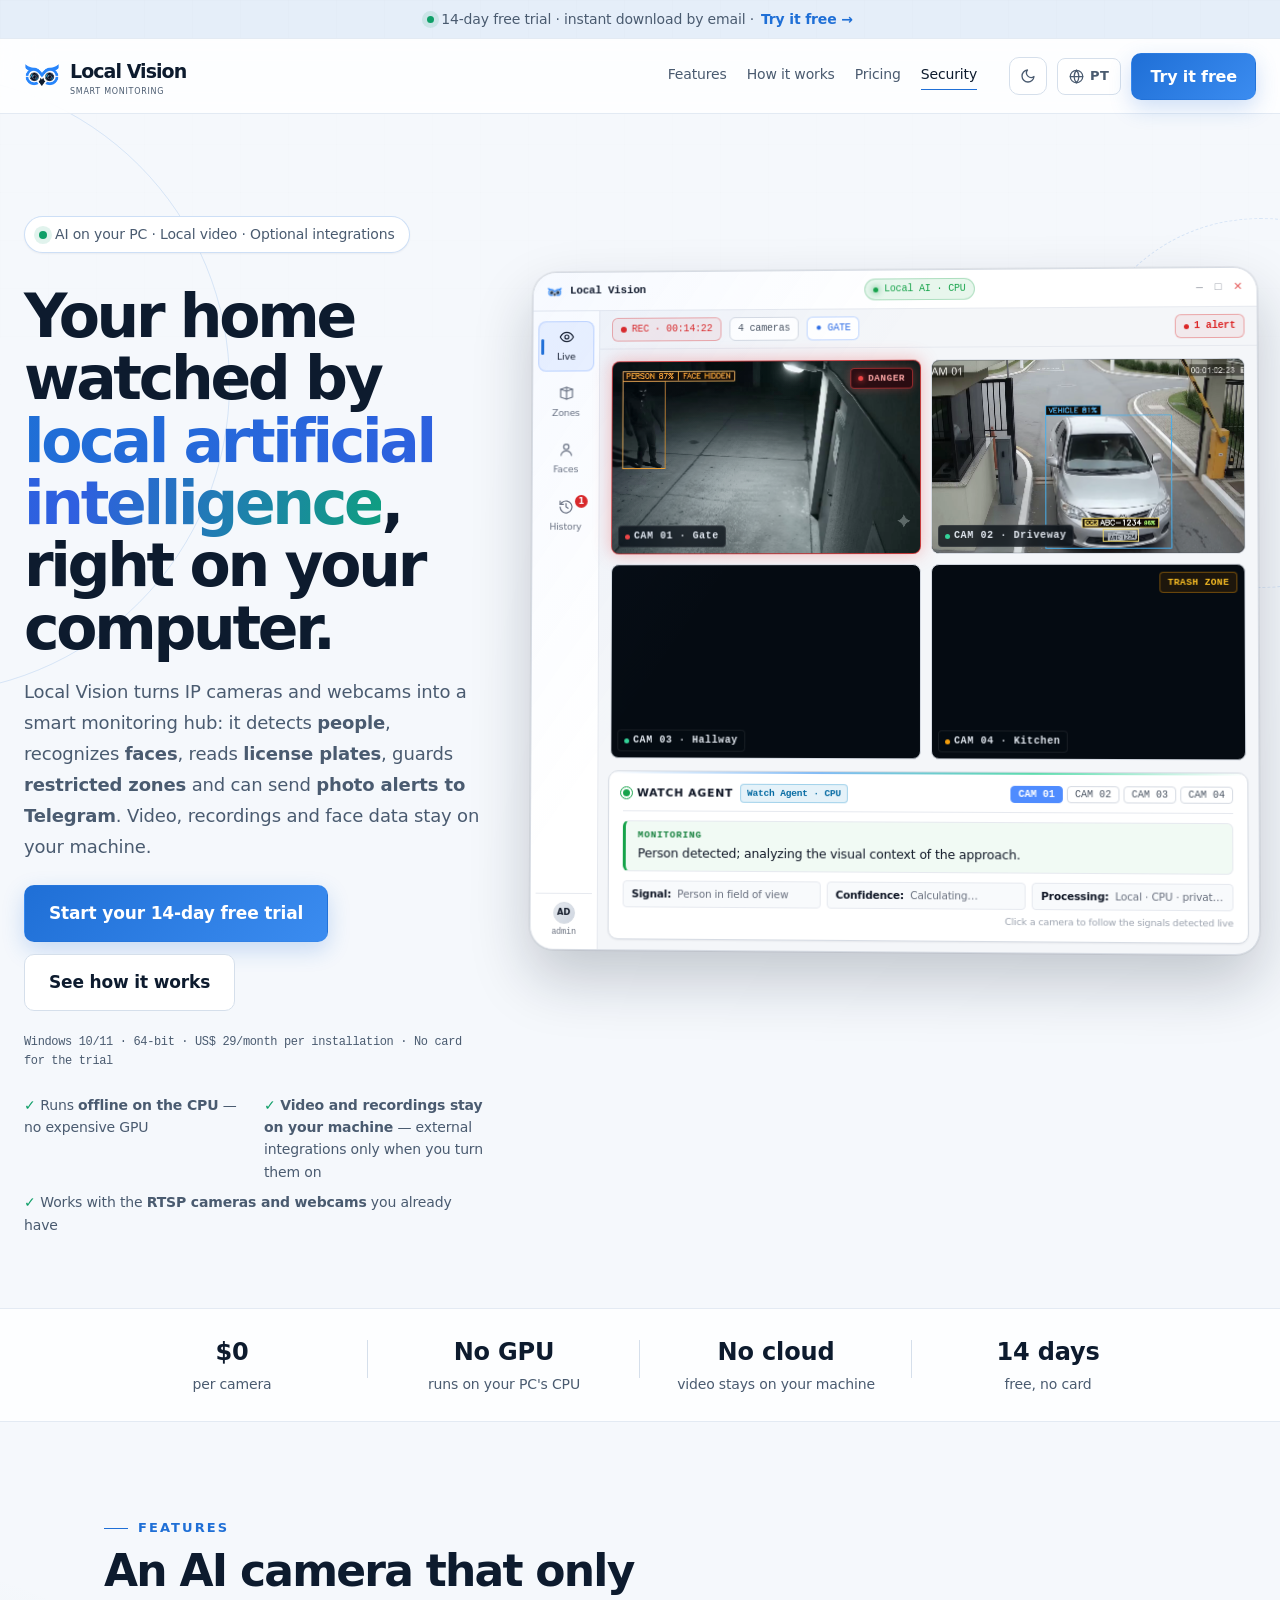
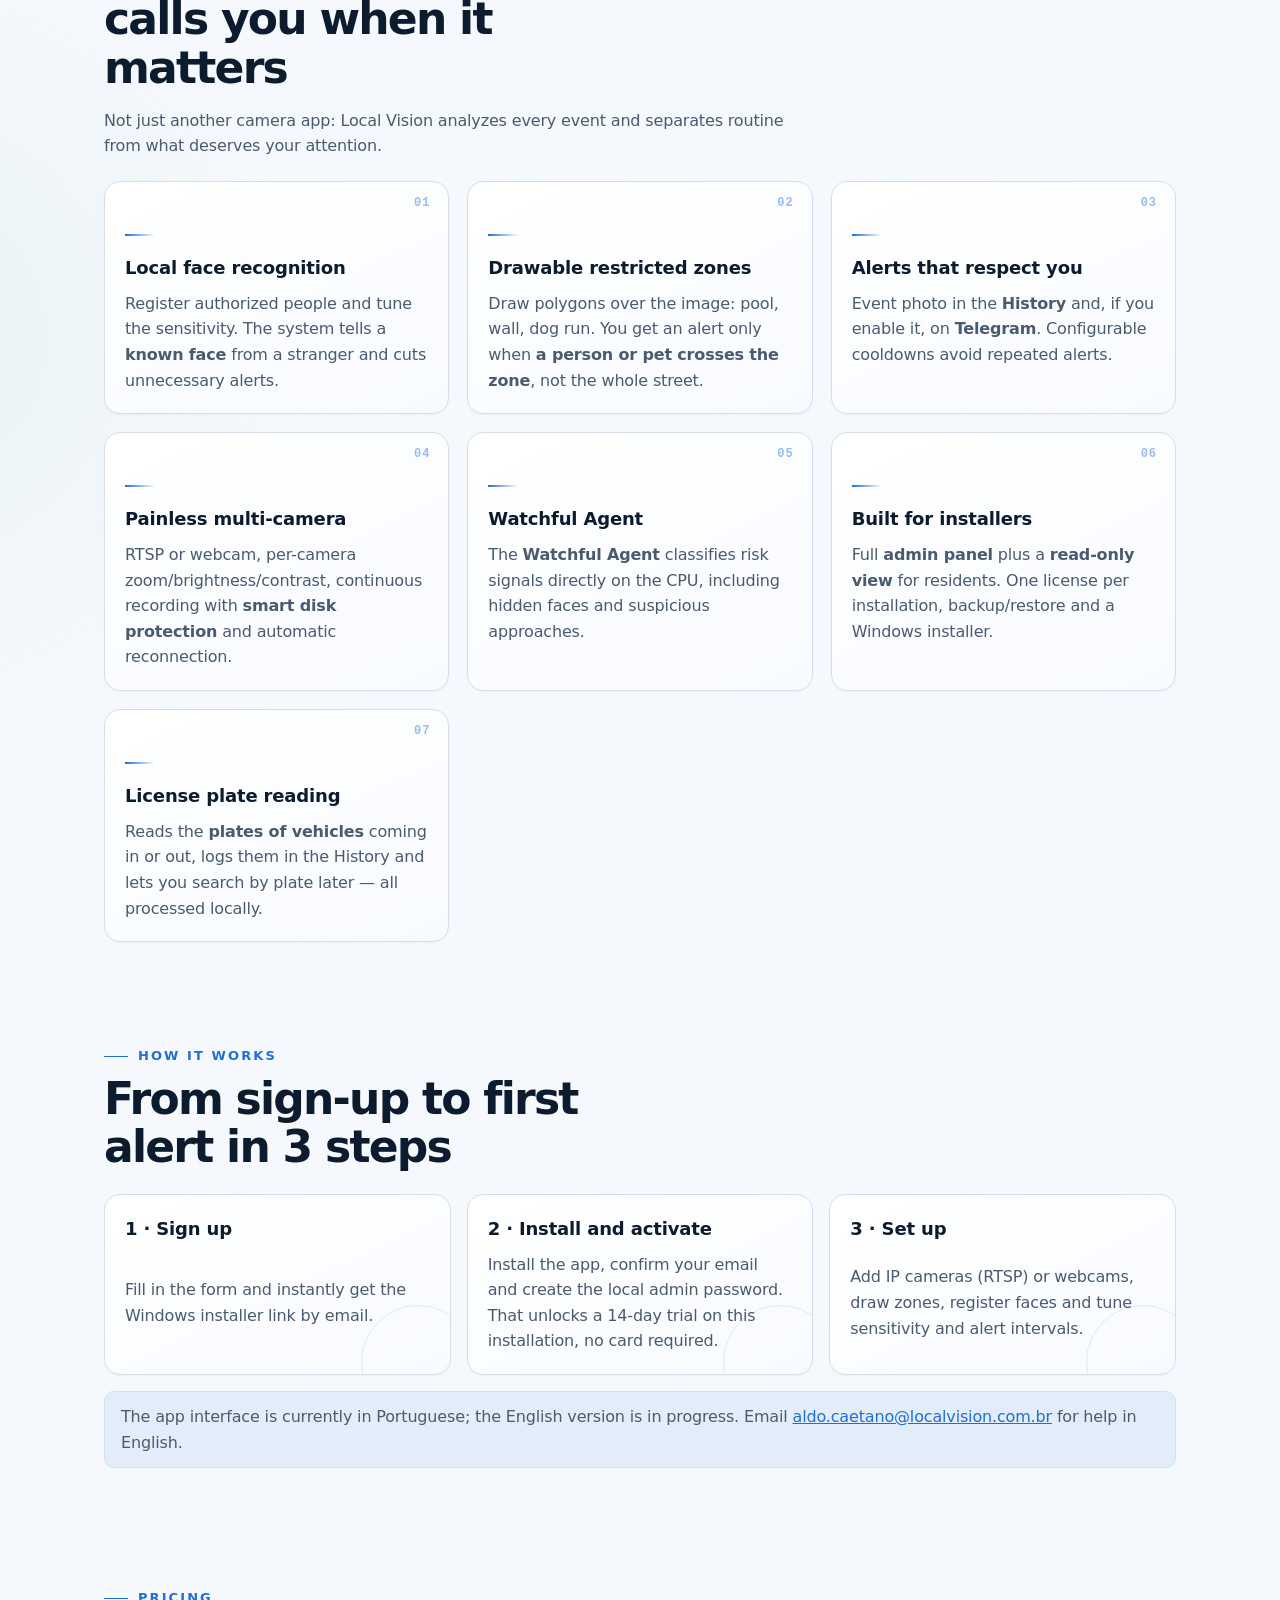
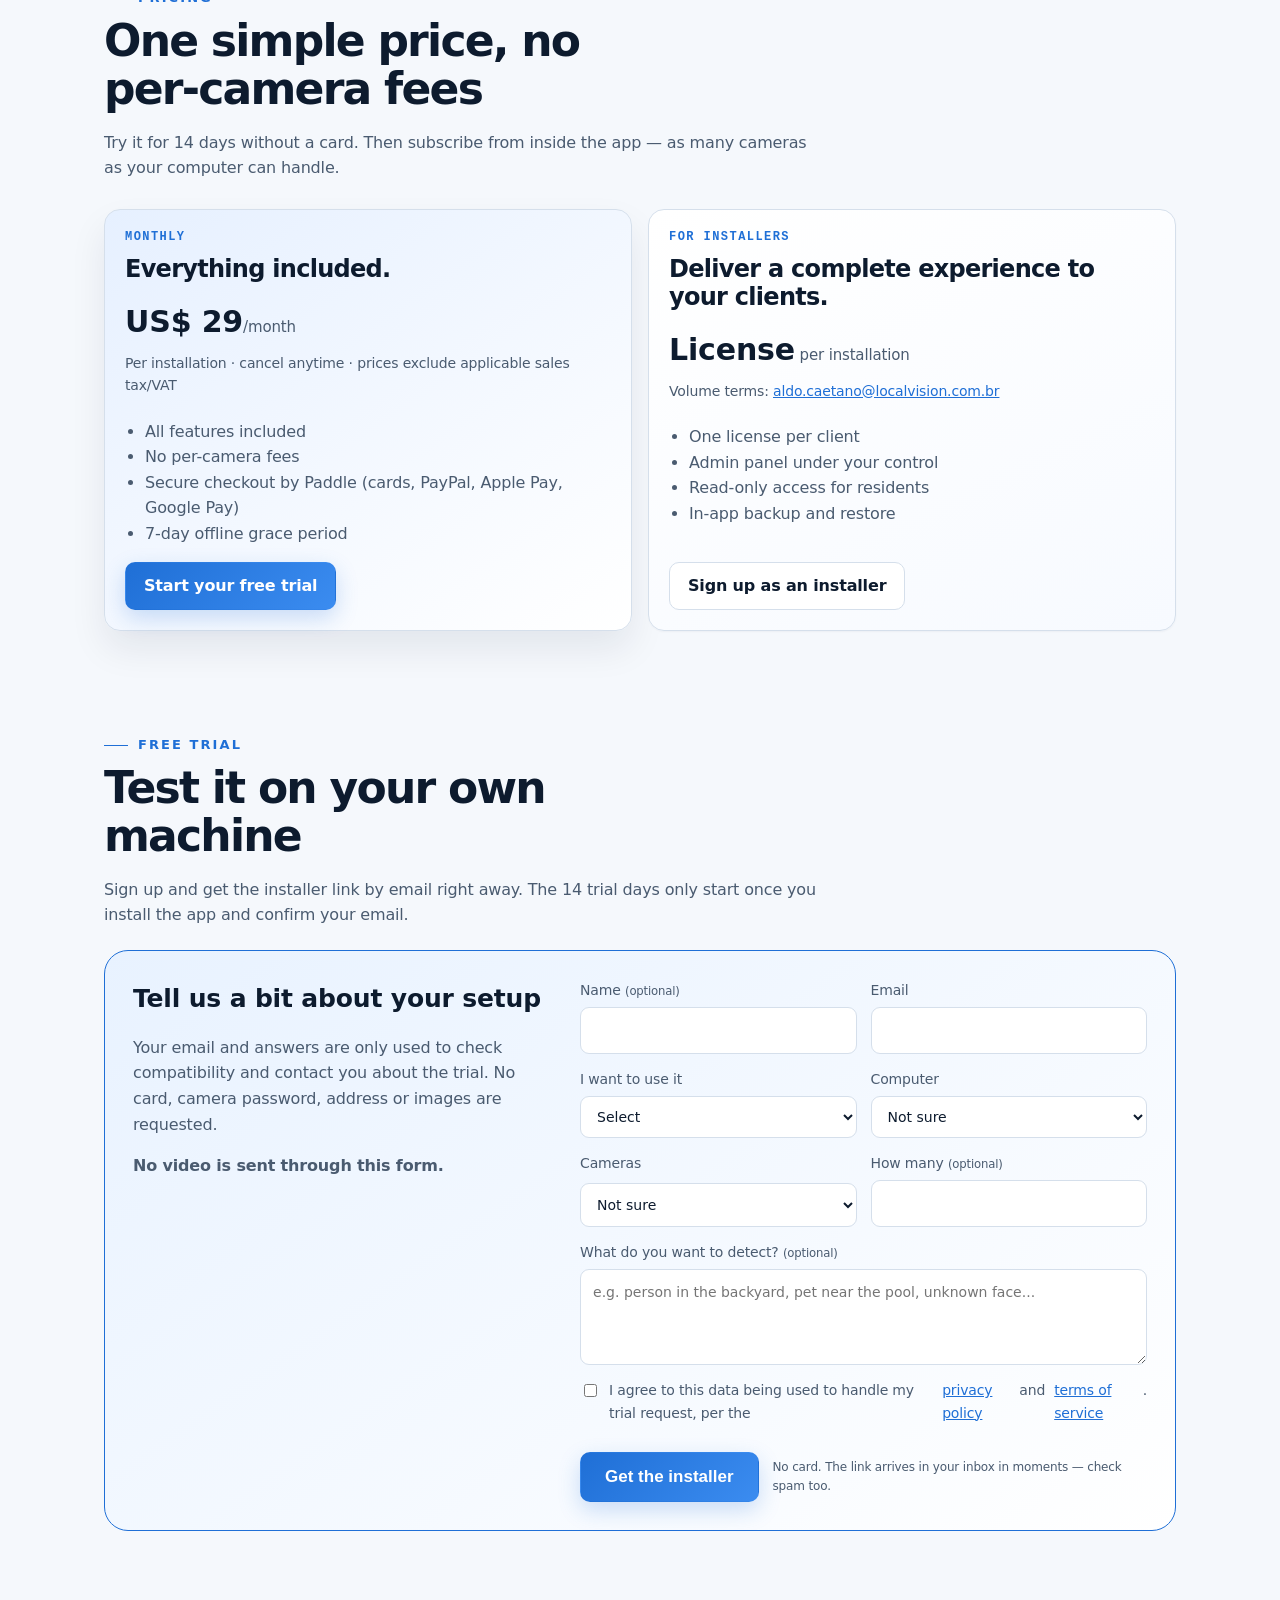
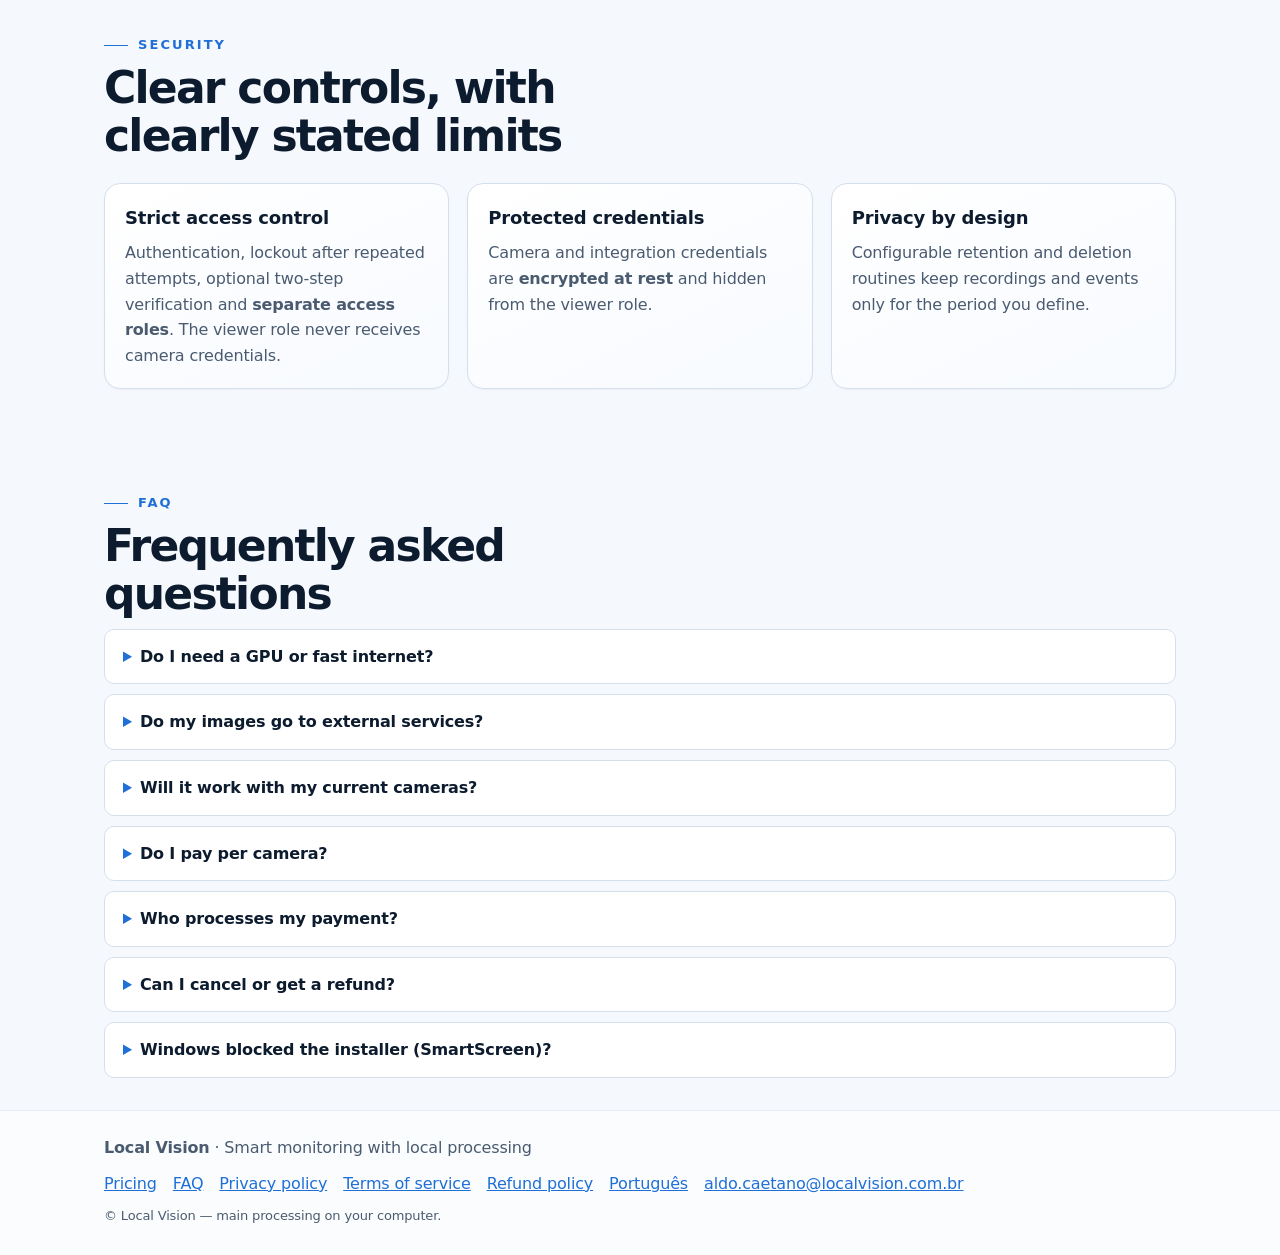
==== commit 5d87f706: "Readable buttons and single-click trial form" ====
--- a/index.html
+++ b/index.html
@@ -320,6 +320,6 @@
     </div>
   </footer>
 
-  <script src="assets/site.js?v=20261111" defer></script>
+  <script src="assets/site.js?v=20261111b" defer></script>
 </body>
 </html>
--- a/assets/site.css
+++ b/assets/site.css
@@ -981,6 +981,9 @@
 html[data-theme="light"] .cta-box::after { border-color: rgba(31,111,214,.12); }
 html[data-theme="light"] .foot { background: rgba(255,255,255,.6); }
 html[data-theme="light"] .legal a { color: var(--accent); }
+/* Mais específico que a regra acima: sem isto o botão primário das páginas
+   .legal (instalar/download/trial-recebido) fica com texto azul no fundo azul. */
+html[data-theme="light"] .legal a.btn-primary { color: #fff; }
 html[data-theme="light"] .wa-fab { box-shadow: 0 10px 24px rgba(13,27,46,.2); }
 html[data-theme="light"] .wa-fab:focus-visible { outline-color: var(--text-primary); }
 
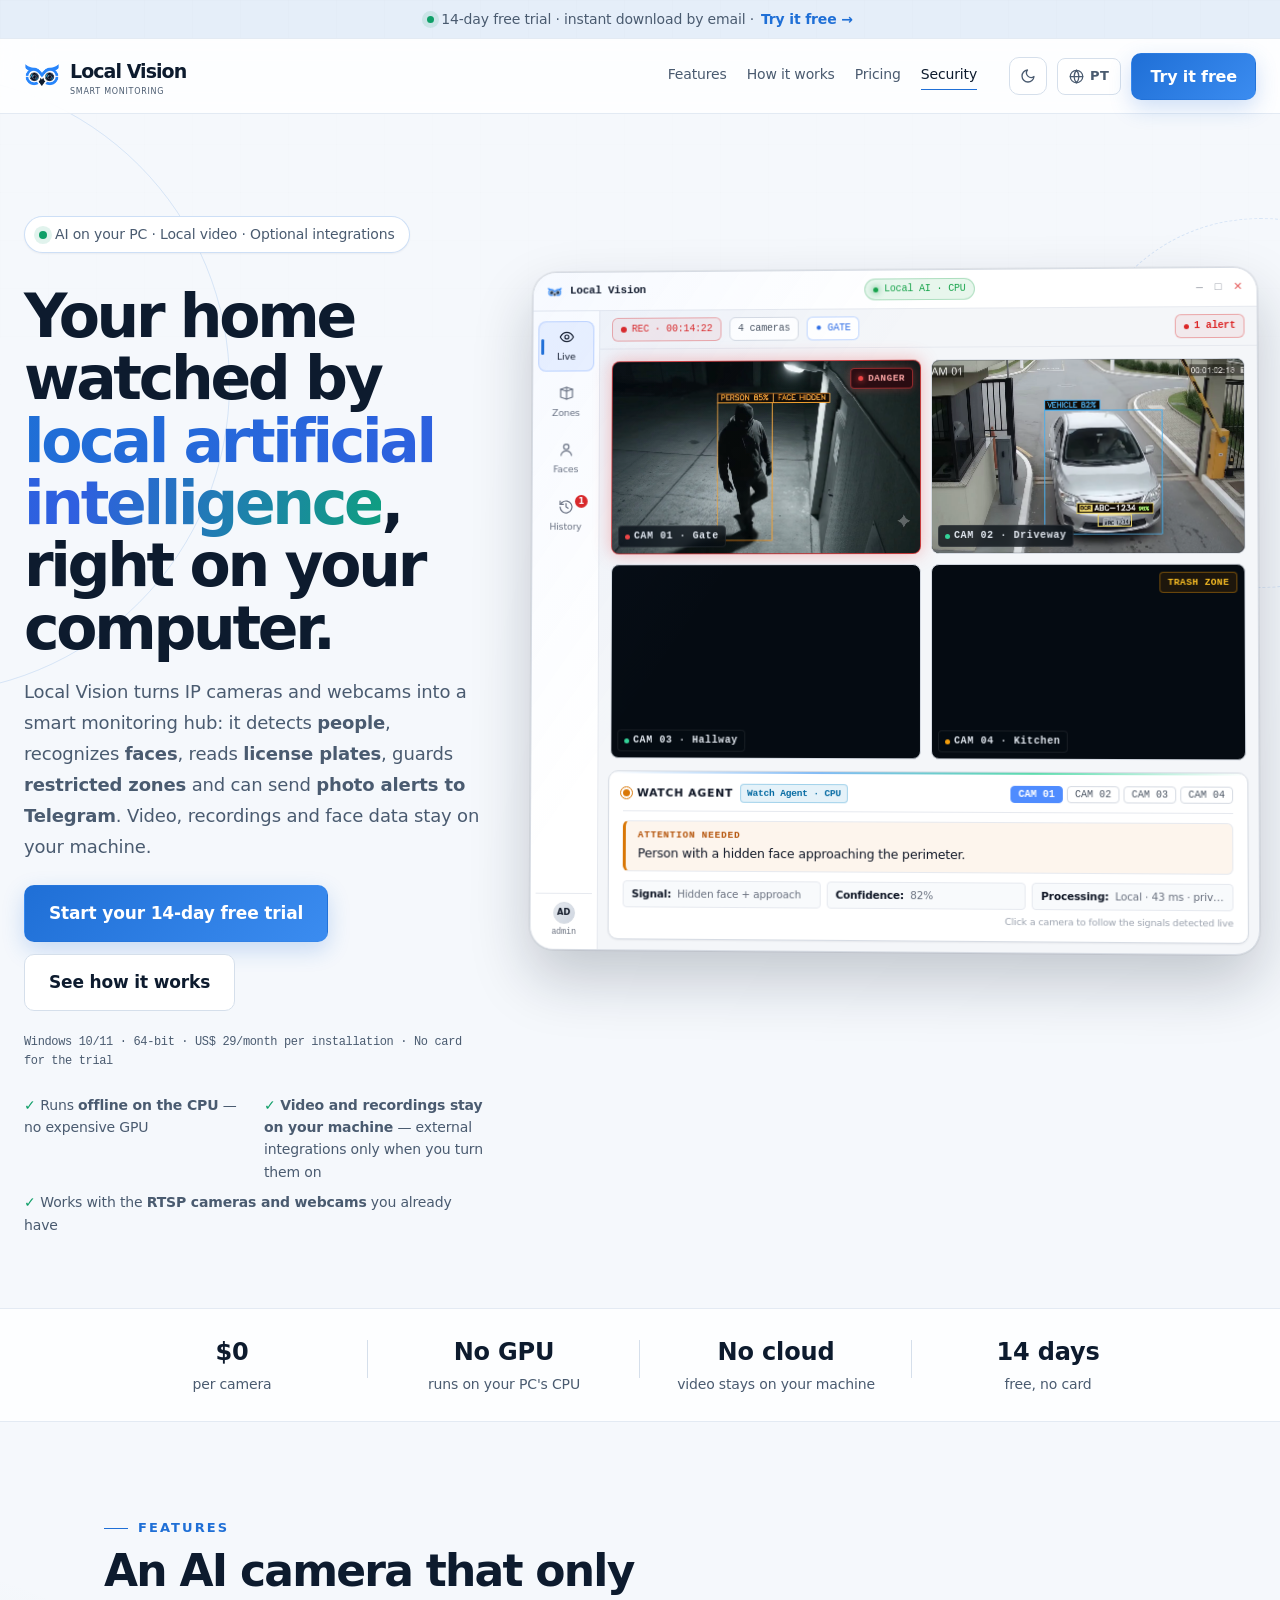
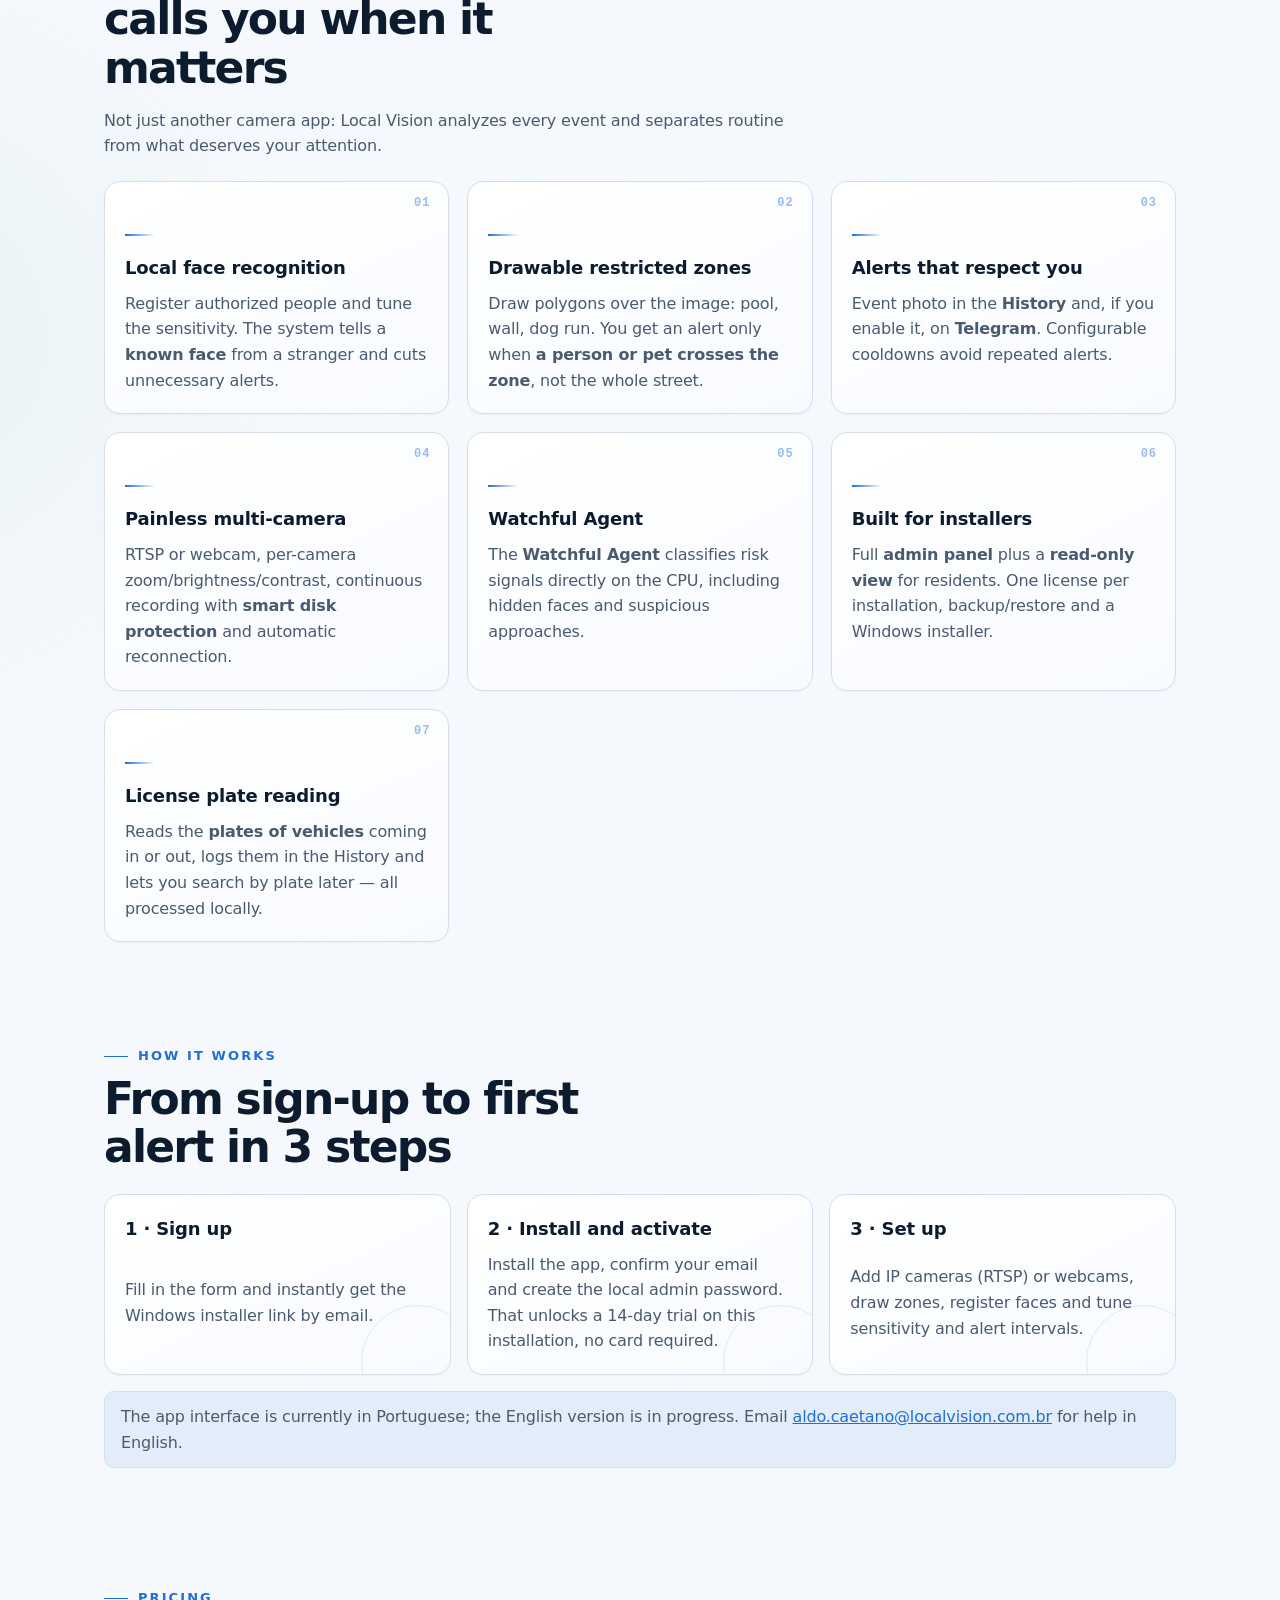
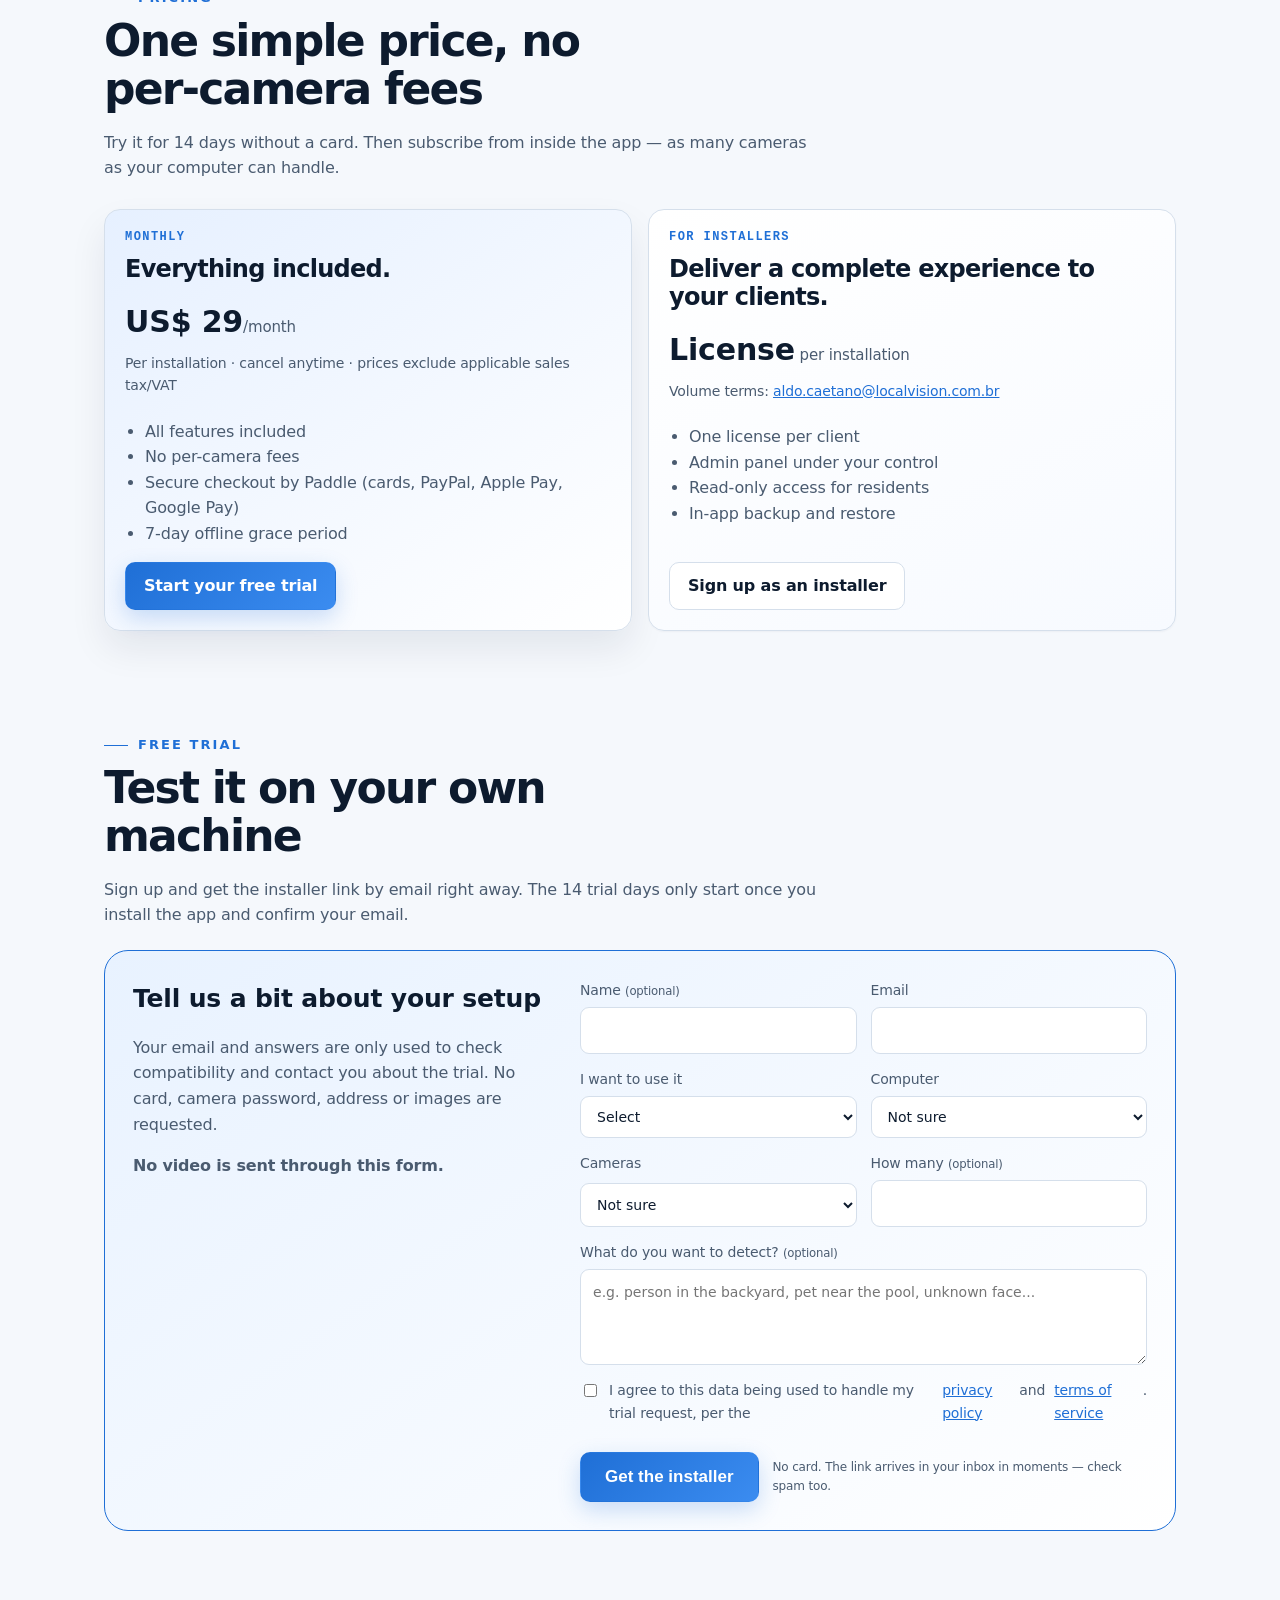
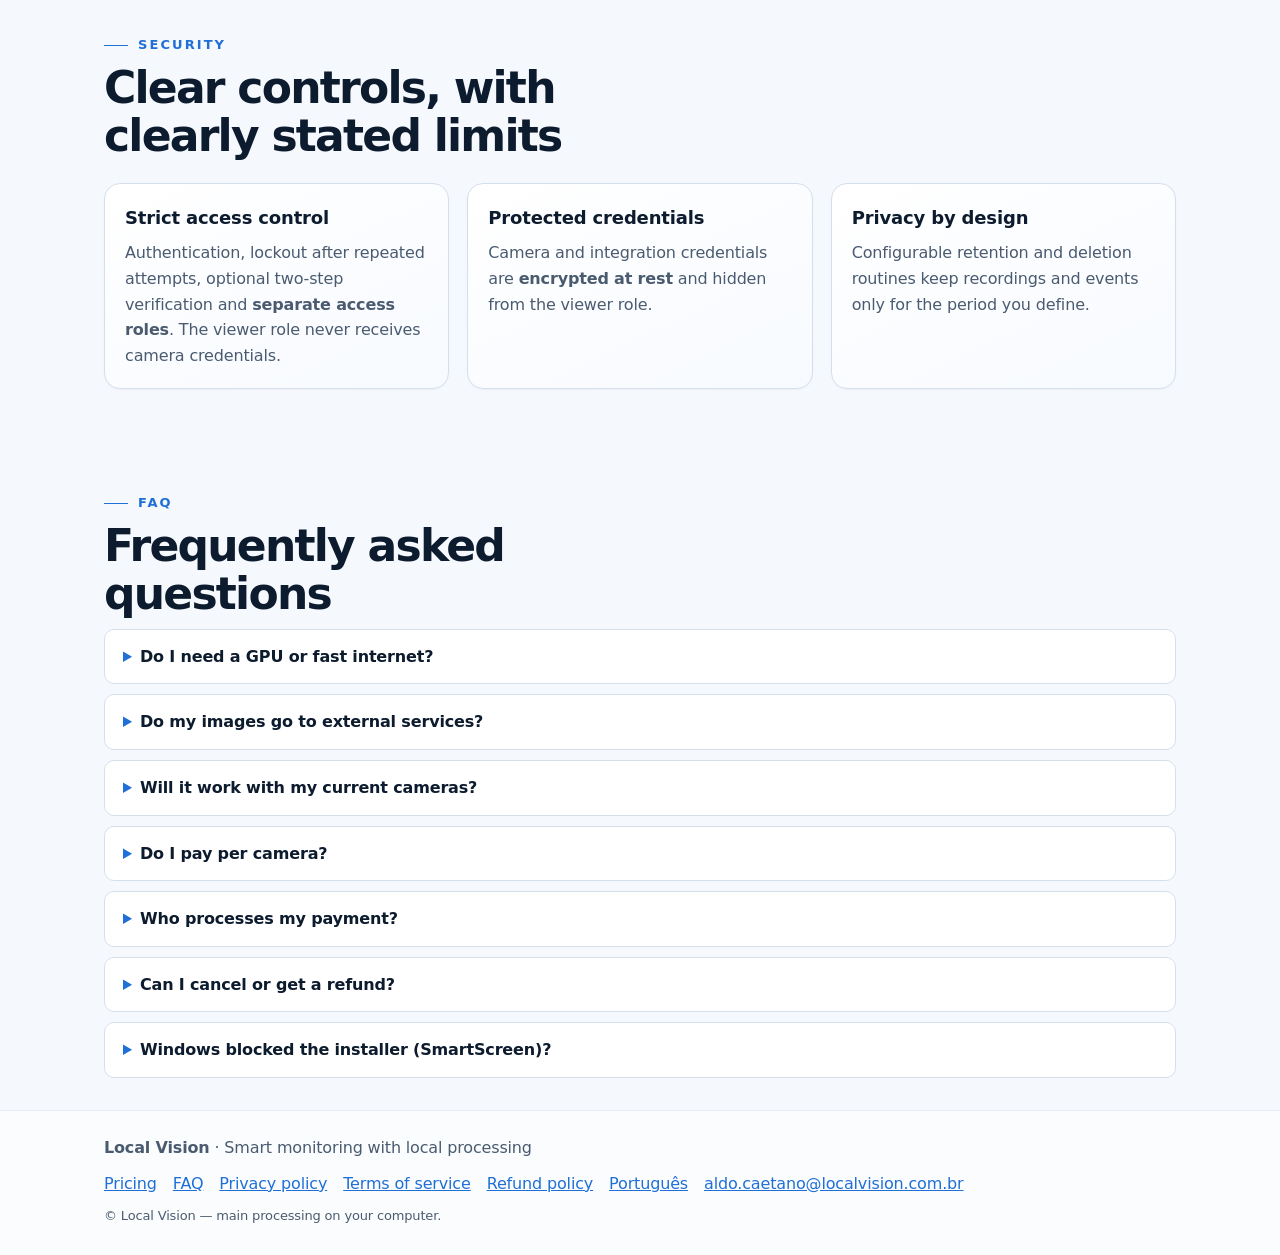
==== commit 21ff9291: "New site.css version" ====
--- a/index.html
+++ b/index.html
@@ -41,7 +41,7 @@
   <link rel="preconnect" href="https://fonts.googleapis.com" />
   <link rel="preconnect" href="https://fonts.gstatic.com" crossorigin />
   <link href="https://fonts.googleapis.com/css2?family=Inter:wght@400;500;600;700;800&amp;family=JetBrains+Mono:wght@400;500;600&amp;display=swap" rel="stylesheet" />
-  <link rel="stylesheet" href="assets/site.css?v=20261027" />
+  <link rel="stylesheet" href="assets/site.css?v=20261111" />
   <script src="assets/theme.js?v=20261027"></script>
   <script type="application/ld+json">{"@context": "https://schema.org", "@type": "FAQPage", "mainEntity": [{"@type": "Question", "name": "Do I need a GPU or fast internet?", "acceptedAnswer": {"@type": "Answer", "text": "No. Detection runs on the CPU. Performance depends on your computer, resolution and number of cameras. Internet is needed only for integrations you enable, the subscription and remote access."}}, {"@type": "Question", "name": "Do my images go to external services?", "acceptedAnswer": {"@type": "Answer", "text": "Continuous video, recordings and the face database stay on your machine. If you enable Telegram, alert photos are sent to it."}}, {"@type": "Question", "name": "Will it work with my current cameras?", "acceptedAnswer": {"@type": "Answer", "text": "If they speak RTSP (most IP cameras, including Hikvision, Dahua, Reolink, Amcrest and TP-Link Tapo) or are USB webcams, yes."}}, {"@type": "Question", "name": "Do I pay per camera?", "acceptedAnswer": {"@type": "Answer", "text": "No. The subscription is US$ 29/month per installation, with as many cameras as your computer can handle."}}, {"@type": "Question", "name": "Who processes my payment?", "acceptedAnswer": {"@type": "Answer", "text": "Our order process is conducted by our online reseller Paddle.com. Paddle.com is the Merchant of Record for all our orders and handles billing, taxes, invoices and payment support."}}, {"@type": "Question", "name": "Can I cancel or get a refund?", "acceptedAnswer": {"@type": "Answer", "text": "You can cancel anytime; access continues until the end of the paid period. See the refund policy."}}, {"@type": "Question", "name": "Windows blocked the installer (SmartScreen)?", "acceptedAnswer": {"@type": "Answer", "text": "The installer isn't code-signed yet. On the SmartScreen screen, click “More info” and then “Run anyway”. You can verify the file's SHA256 from the download email."}}]}</script>
   <script defer src="https://static.cloudflareinsights.com/beacon.min.js" data-cf-beacon='{"token": "2425f0a6b76047ed88d276895d621326"}'></script>
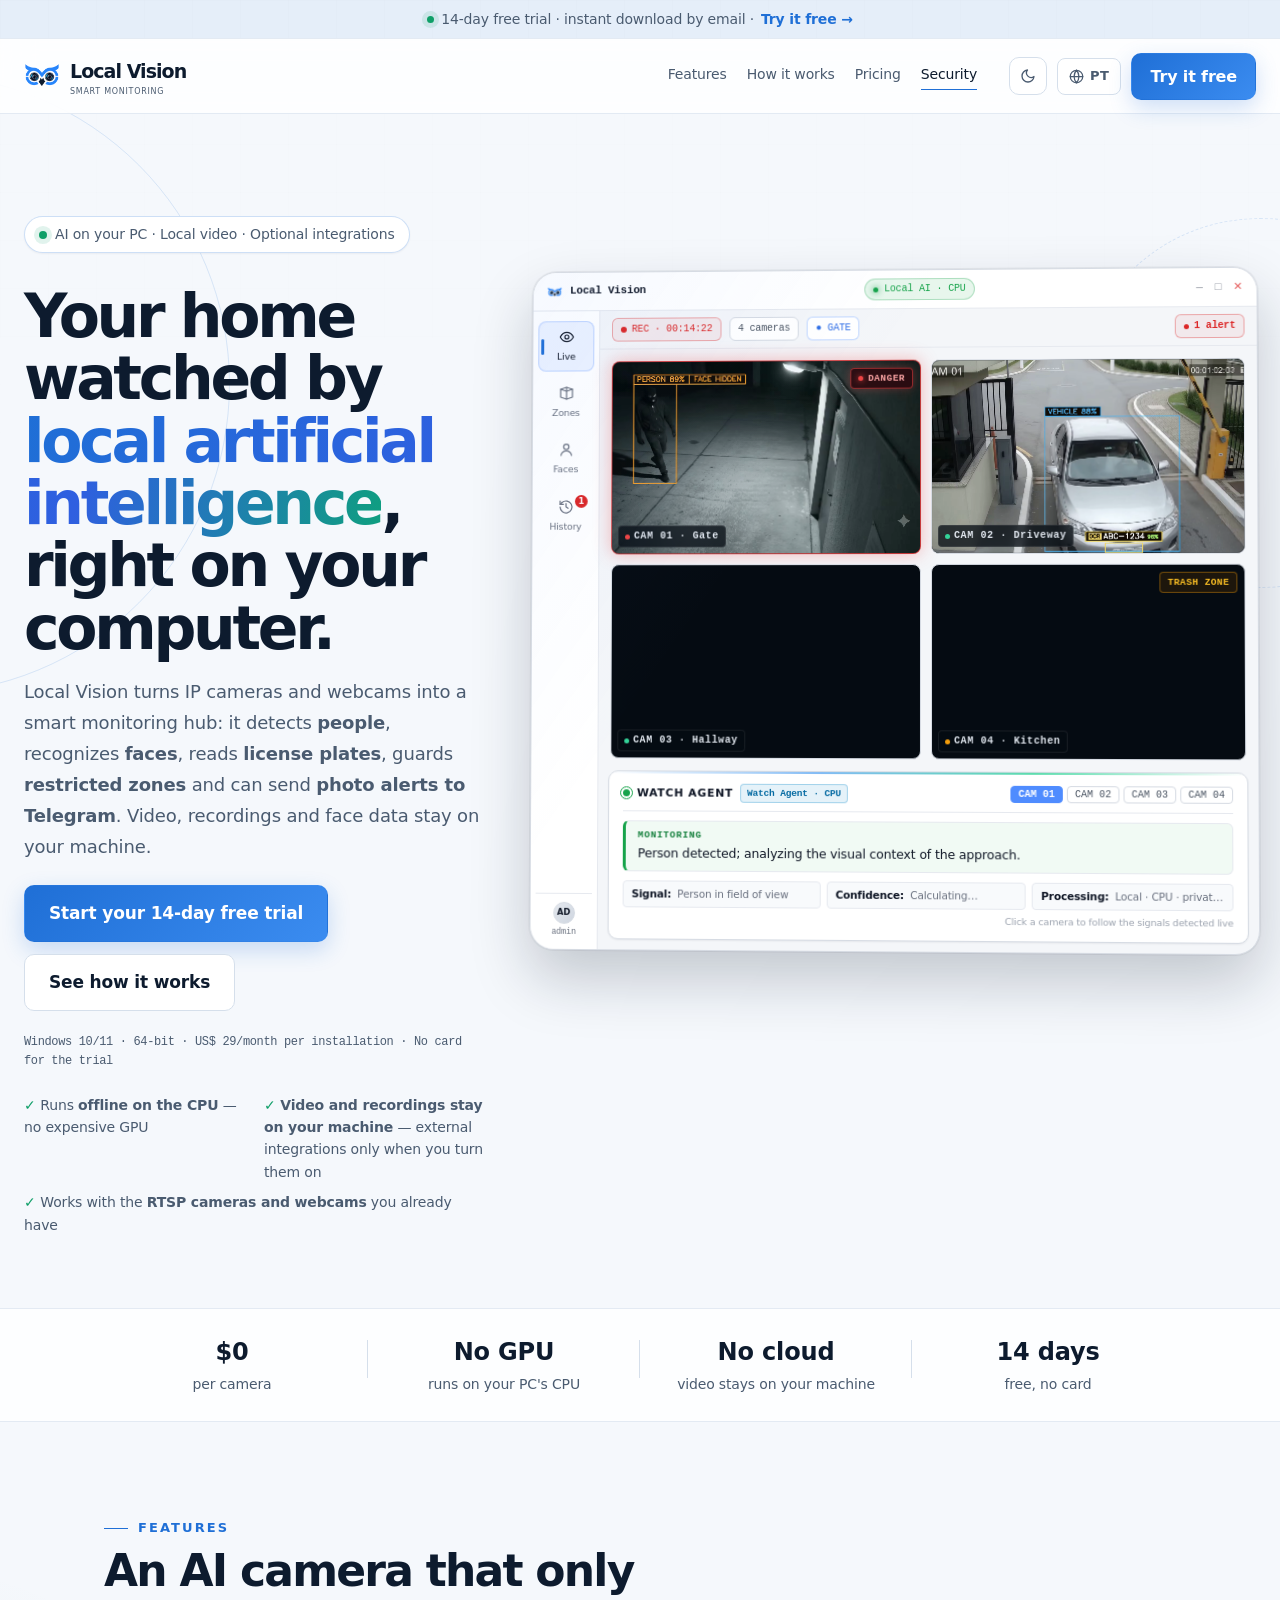
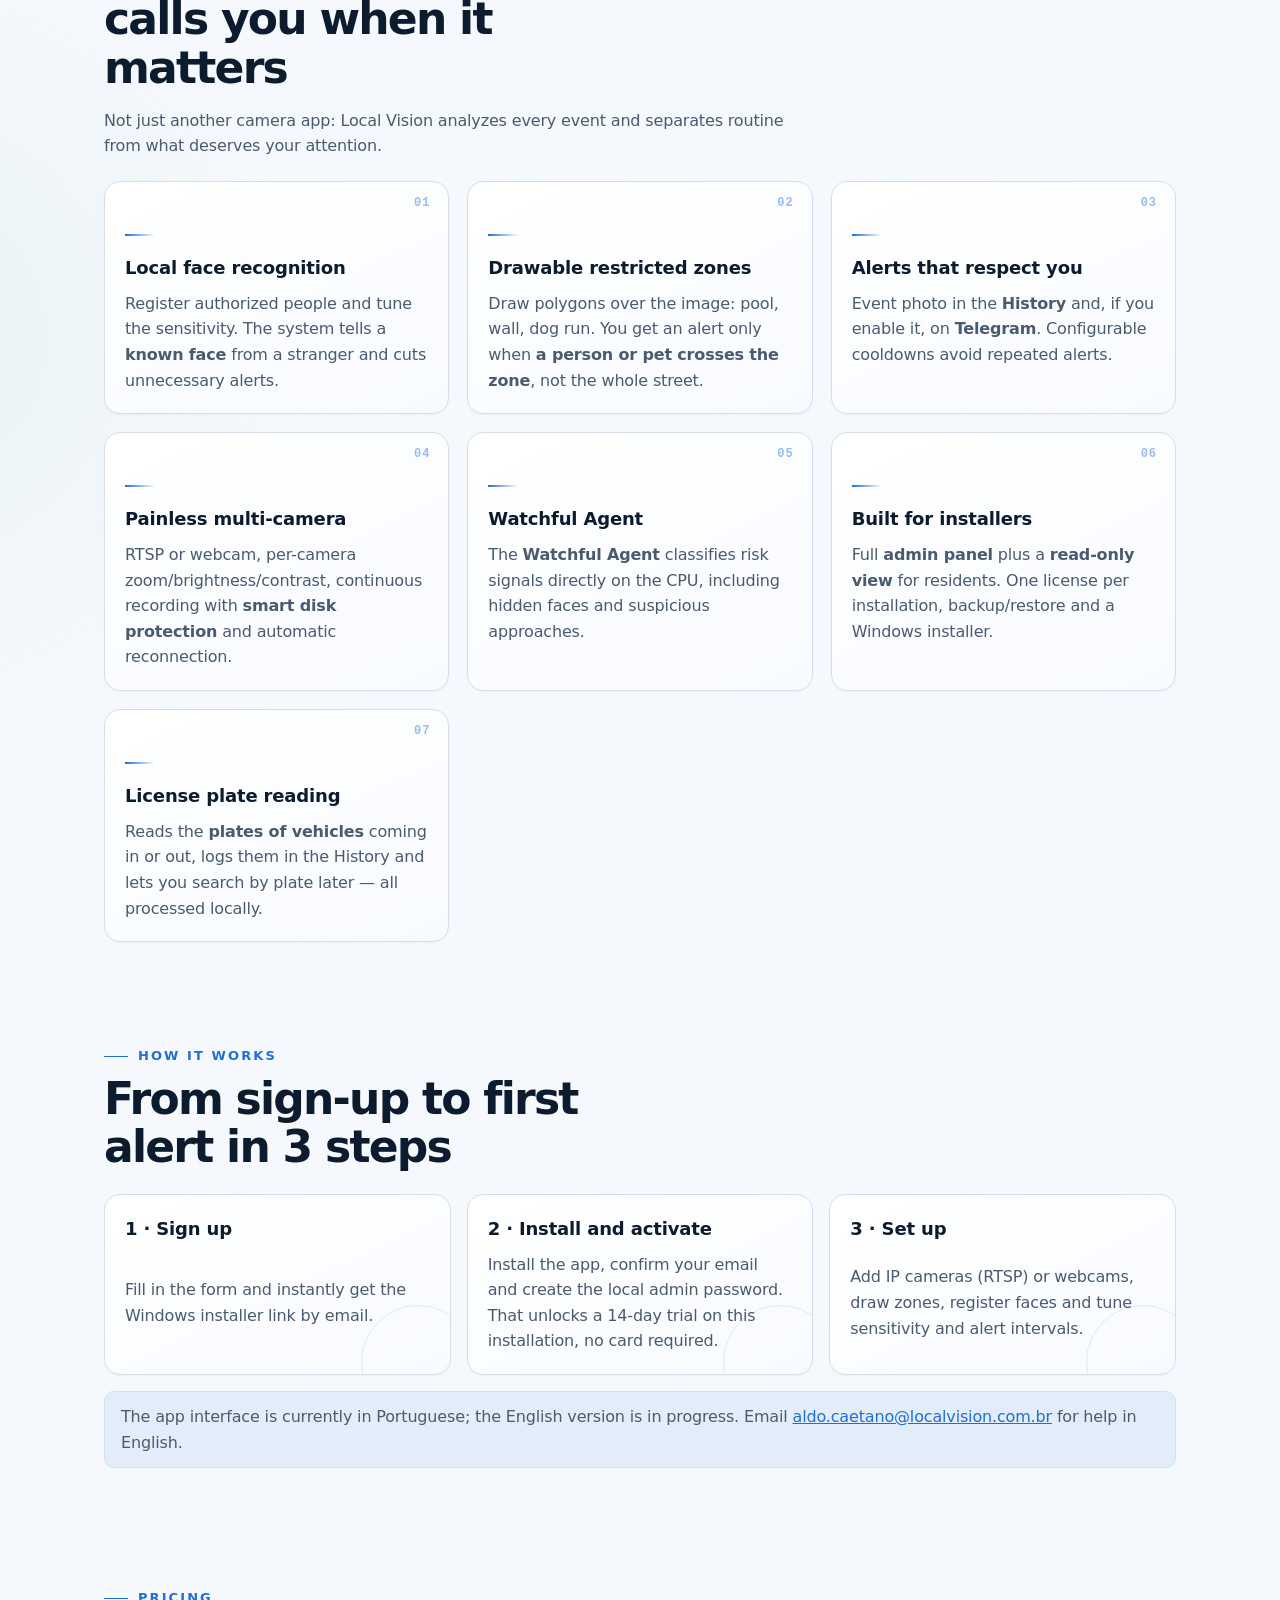
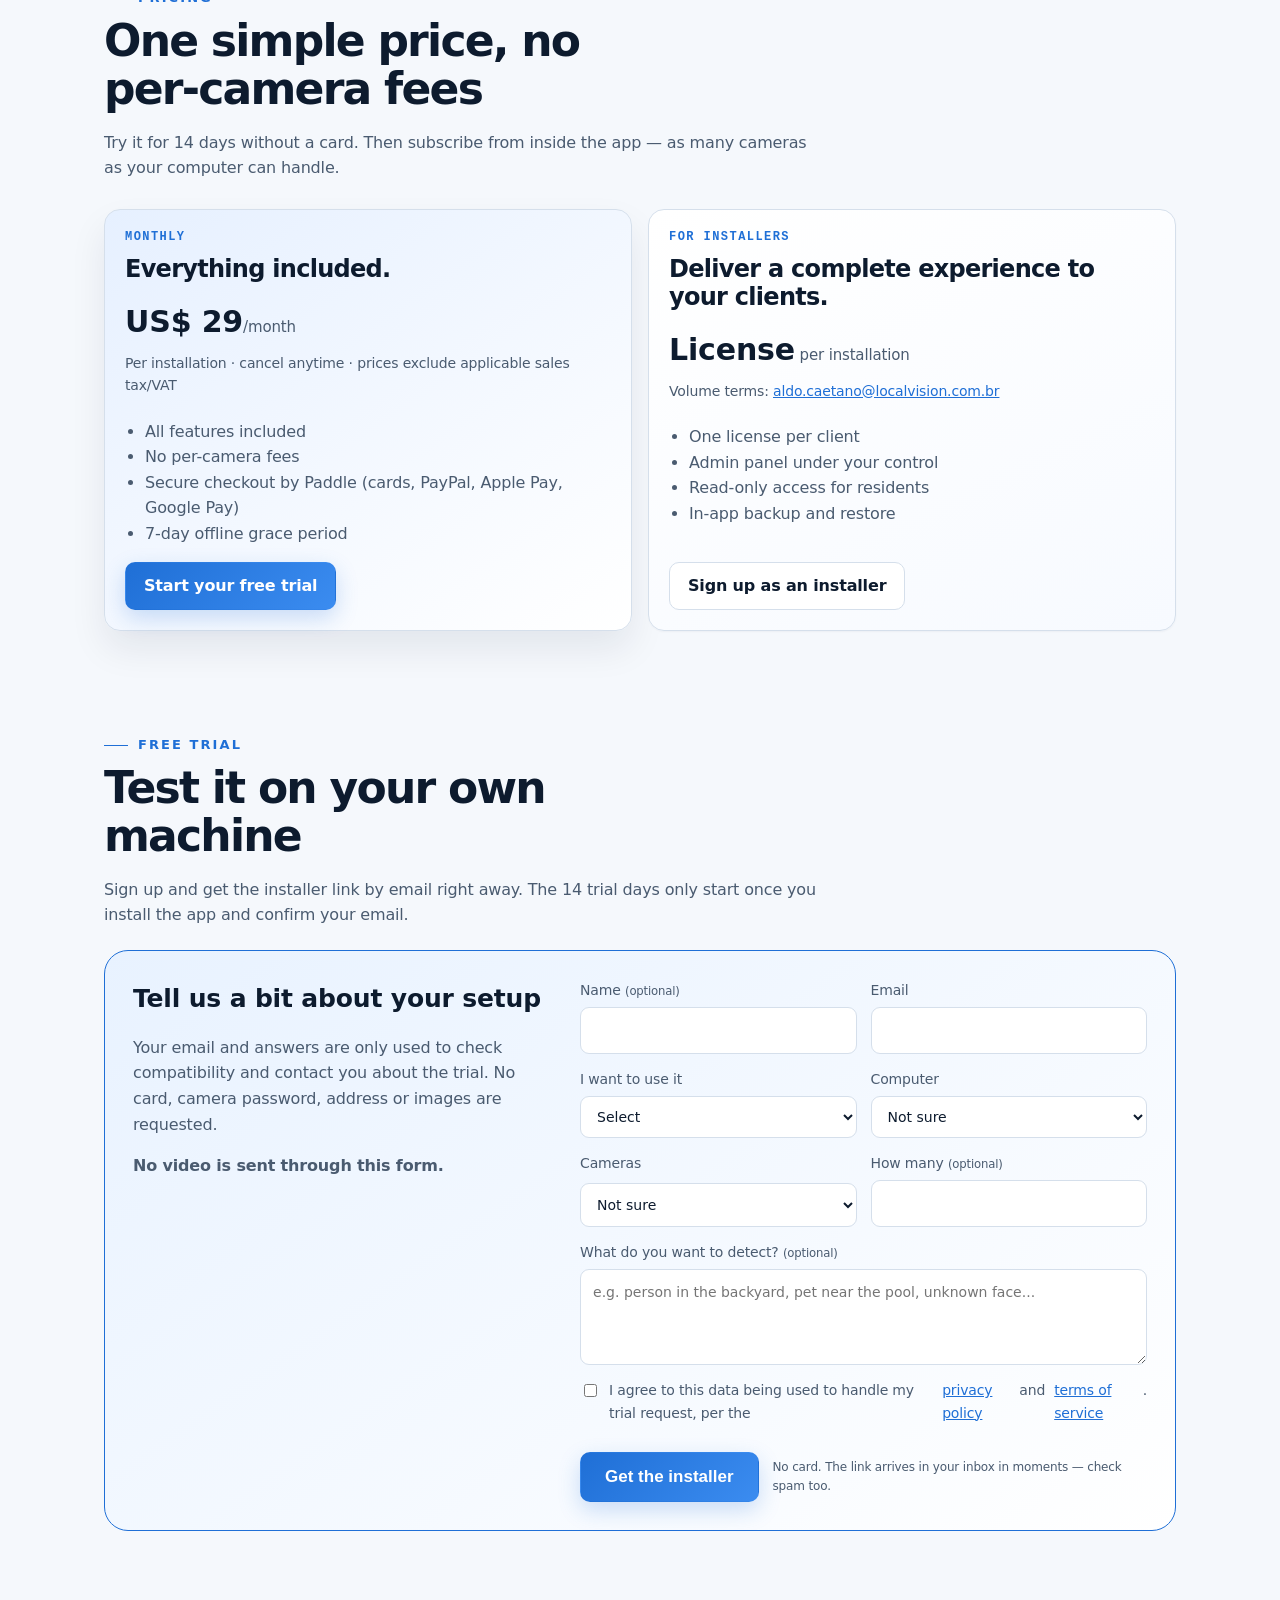
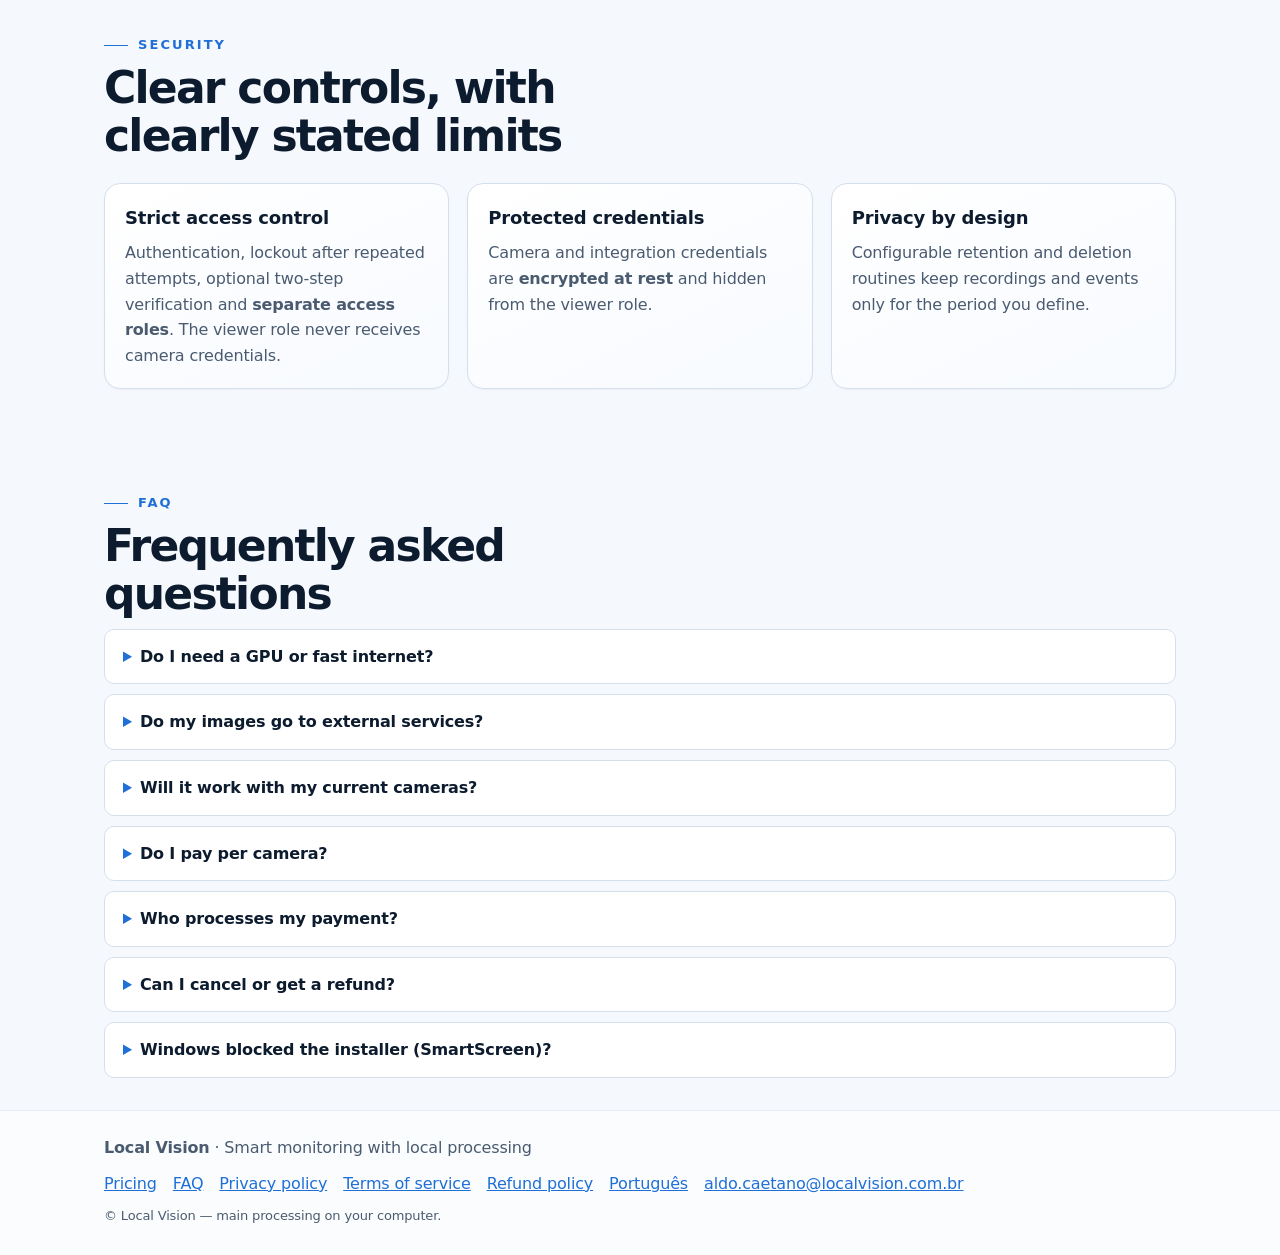
==== commit 8261a94f: "Add SEO guides and llms.txt" ====
--- a/index.html
+++ b/index.html
@@ -25,7 +25,18 @@
   <script type="application/ld+json">
   {
     "@context": "https://schema.org",
+    "@graph": [
+    {
+    "@type": "Organization",
+    "@id": "https://localvision.app/#org",
+    "name": "Local Vision",
+    "url": "https://localvision.app/",
+    "logo": "https://localvision.app/assets/logo-owl-refined.png",
+    "email": "aldo.caetano@localvision.com.br"
+    },
+    {
     "@type": "SoftwareApplication",
+    "publisher": { "@id": "https://localvision.app/#org" },
     "name": "Local Vision",
     "url": "https://localvision.app/",
     "applicationCategory": "SecurityApplication",
@@ -33,6 +44,8 @@
     "inLanguage": "en",
     "offers": { "@type": "Offer", "price": "29.00", "priceCurrency": "USD" },
     "description": "Multi-camera AI monitoring on your own computer: person detection, face recognition, license plate reading, restricted zones and optional Telegram alerts."
+    }
+    ]
   }
   </script>
   <meta http-equiv="Content-Security-Policy" content="default-src 'self'; script-src 'self' https://static.cloudflareinsights.com https://challenges.cloudflare.com; frame-src https://challenges.cloudflare.com; style-src 'self' https://fonts.googleapis.com 'unsafe-inline'; font-src 'self' https://fonts.gstatic.com; img-src 'self' data:; media-src 'self' https: data:; connect-src https://cloudflareinsights.com; form-action 'self' https://szsdhiimvrjerkvtqwzw.supabase.co; object-src 'none'; base-uri 'self'" />
@@ -43,7 +56,7 @@
   <link href="https://fonts.googleapis.com/css2?family=Inter:wght@400;500;600;700;800&amp;family=JetBrains+Mono:wght@400;500;600&amp;display=swap" rel="stylesheet" />
   <link rel="stylesheet" href="assets/site.css?v=20261111" />
   <script src="assets/theme.js?v=20261027"></script>
-  <script type="application/ld+json">{"@context": "https://schema.org", "@type": "FAQPage", "mainEntity": [{"@type": "Question", "name": "Do I need a GPU or fast internet?", "acceptedAnswer": {"@type": "Answer", "text": "No. Detection runs on the CPU. Performance depends on your computer, resolution and number of cameras. Internet is needed only for integrations you enable, the subscription and remote access."}}, {"@type": "Question", "name": "Do my images go to external services?", "acceptedAnswer": {"@type": "Answer", "text": "Continuous video, recordings and the face database stay on your machine. If you enable Telegram, alert photos are sent to it."}}, {"@type": "Question", "name": "Will it work with my current cameras?", "acceptedAnswer": {"@type": "Answer", "text": "If they speak RTSP (most IP cameras, including Hikvision, Dahua, Reolink, Amcrest and TP-Link Tapo) or are USB webcams, yes."}}, {"@type": "Question", "name": "Do I pay per camera?", "acceptedAnswer": {"@type": "Answer", "text": "No. The subscription is US$ 29/month per installation, with as many cameras as your computer can handle."}}, {"@type": "Question", "name": "Who processes my payment?", "acceptedAnswer": {"@type": "Answer", "text": "Our order process is conducted by our online reseller Paddle.com. Paddle.com is the Merchant of Record for all our orders and handles billing, taxes, invoices and payment support."}}, {"@type": "Question", "name": "Can I cancel or get a refund?", "acceptedAnswer": {"@type": "Answer", "text": "You can cancel anytime; access continues until the end of the paid period. See the refund policy."}}, {"@type": "Question", "name": "Windows blocked the installer (SmartScreen)?", "acceptedAnswer": {"@type": "Answer", "text": "The installer isn't code-signed yet. On the SmartScreen screen, click “More info” and then “Run anyway”. You can verify the file's SHA256 from the download email."}}]}</script>
+  <script type="application/ld+json">{"@context": "https://schema.org", "@type": "FAQPage", "mainEntity": [{"@type": "Question", "name": "Do I need a GPU or fast internet?", "acceptedAnswer": {"@type": "Answer", "text": "No. Detection runs on the CPU. Performance depends on your computer, resolution and number of cameras. Internet is needed only for integrations you enable, the subscription and remote access."}}, {"@type": "Question", "name": "Do my images go to external services?", "acceptedAnswer": {"@type": "Answer", "text": "Continuous video, recordings and the face database stay on your machine. If you enable Telegram, alert photos are sent to it (how to set up Telegram alerts)."}}, {"@type": "Question", "name": "Will it work with my current cameras?", "acceptedAnswer": {"@type": "Answer", "text": "If they speak RTSP (most IP cameras, including Hikvision, Dahua, Reolink, Amcrest and TP-Link Tapo) or are USB webcams, yes. See the RTSP URL guide by brand."}}, {"@type": "Question", "name": "Do I pay per camera?", "acceptedAnswer": {"@type": "Answer", "text": "No. The subscription is US$ 29/month per installation, with as many cameras as your computer can handle."}}, {"@type": "Question", "name": "Who processes my payment?", "acceptedAnswer": {"@type": "Answer", "text": "Our order process is conducted by our online reseller Paddle.com. Paddle.com is the Merchant of Record for all our orders and handles billing, taxes, invoices and payment support."}}, {"@type": "Question", "name": "Can I cancel or get a refund?", "acceptedAnswer": {"@type": "Answer", "text": "You can cancel anytime; access continues until the end of the paid period. See the refund policy."}}, {"@type": "Question", "name": "Windows blocked the installer (SmartScreen)?", "acceptedAnswer": {"@type": "Answer", "text": "The installer isn't code-signed yet. On the SmartScreen screen, click “More info” and then “Run anyway”. You can verify the file's SHA256 from the download email."}}]}</script>
   <script defer src="https://static.cloudflareinsights.com/beacon.min.js" data-cf-beacon='{"token": "2425f0a6b76047ed88d276895d621326"}'></script>
 </head>
 <body>
@@ -303,8 +316,8 @@
       <p class="kicker">FAQ</p>
       <h2>Frequently asked questions</h2>
       <details><summary>Do I need a GPU or fast internet?</summary><p>No. Detection runs on the CPU. Performance depends on your computer, resolution and number of cameras. Internet is needed only for integrations you enable, the subscription and remote access.</p></details>
-      <details><summary>Do my images go to external services?</summary><p>Continuous video, recordings and the face database stay on your machine. If you enable Telegram, alert photos are sent to it.</p></details>
-      <details><summary>Will it work with my current cameras?</summary><p>If they speak RTSP (most IP cameras, including Hikvision, Dahua, Reolink, Amcrest and TP-Link Tapo) or are USB webcams, yes.</p></details>
+      <details><summary>Do my images go to external services?</summary><p>Continuous video, recordings and the face database stay on your machine. If you enable Telegram, alert photos are sent to it (<a href="ip-camera-telegram-alerts.html">how to set up Telegram alerts</a>).</p></details>
+      <details><summary>Will it work with my current cameras?</summary><p>If they speak RTSP (most IP cameras, including Hikvision, Dahua, Reolink, Amcrest and TP-Link Tapo) or are USB webcams, yes. See the <a href="rtsp-url-hikvision-dahua-reolink-tapo.html">RTSP URL guide by brand</a>.</p></details>
       <details><summary>Do I pay per camera?</summary><p>No. The subscription is US$ 29/month per installation, with as many cameras as your computer can handle.</p></details>
       <details><summary>Who processes my payment?</summary><p>Our order process is conducted by our online reseller Paddle.com. Paddle.com is the Merchant of Record for all our orders and handles billing, taxes, invoices and payment support.</p></details>
       <details><summary>Can I cancel or get a refund?</summary><p>You can cancel anytime; access continues until the end of the paid period. See the <a href="refund.html">refund policy</a>.</p></details>
